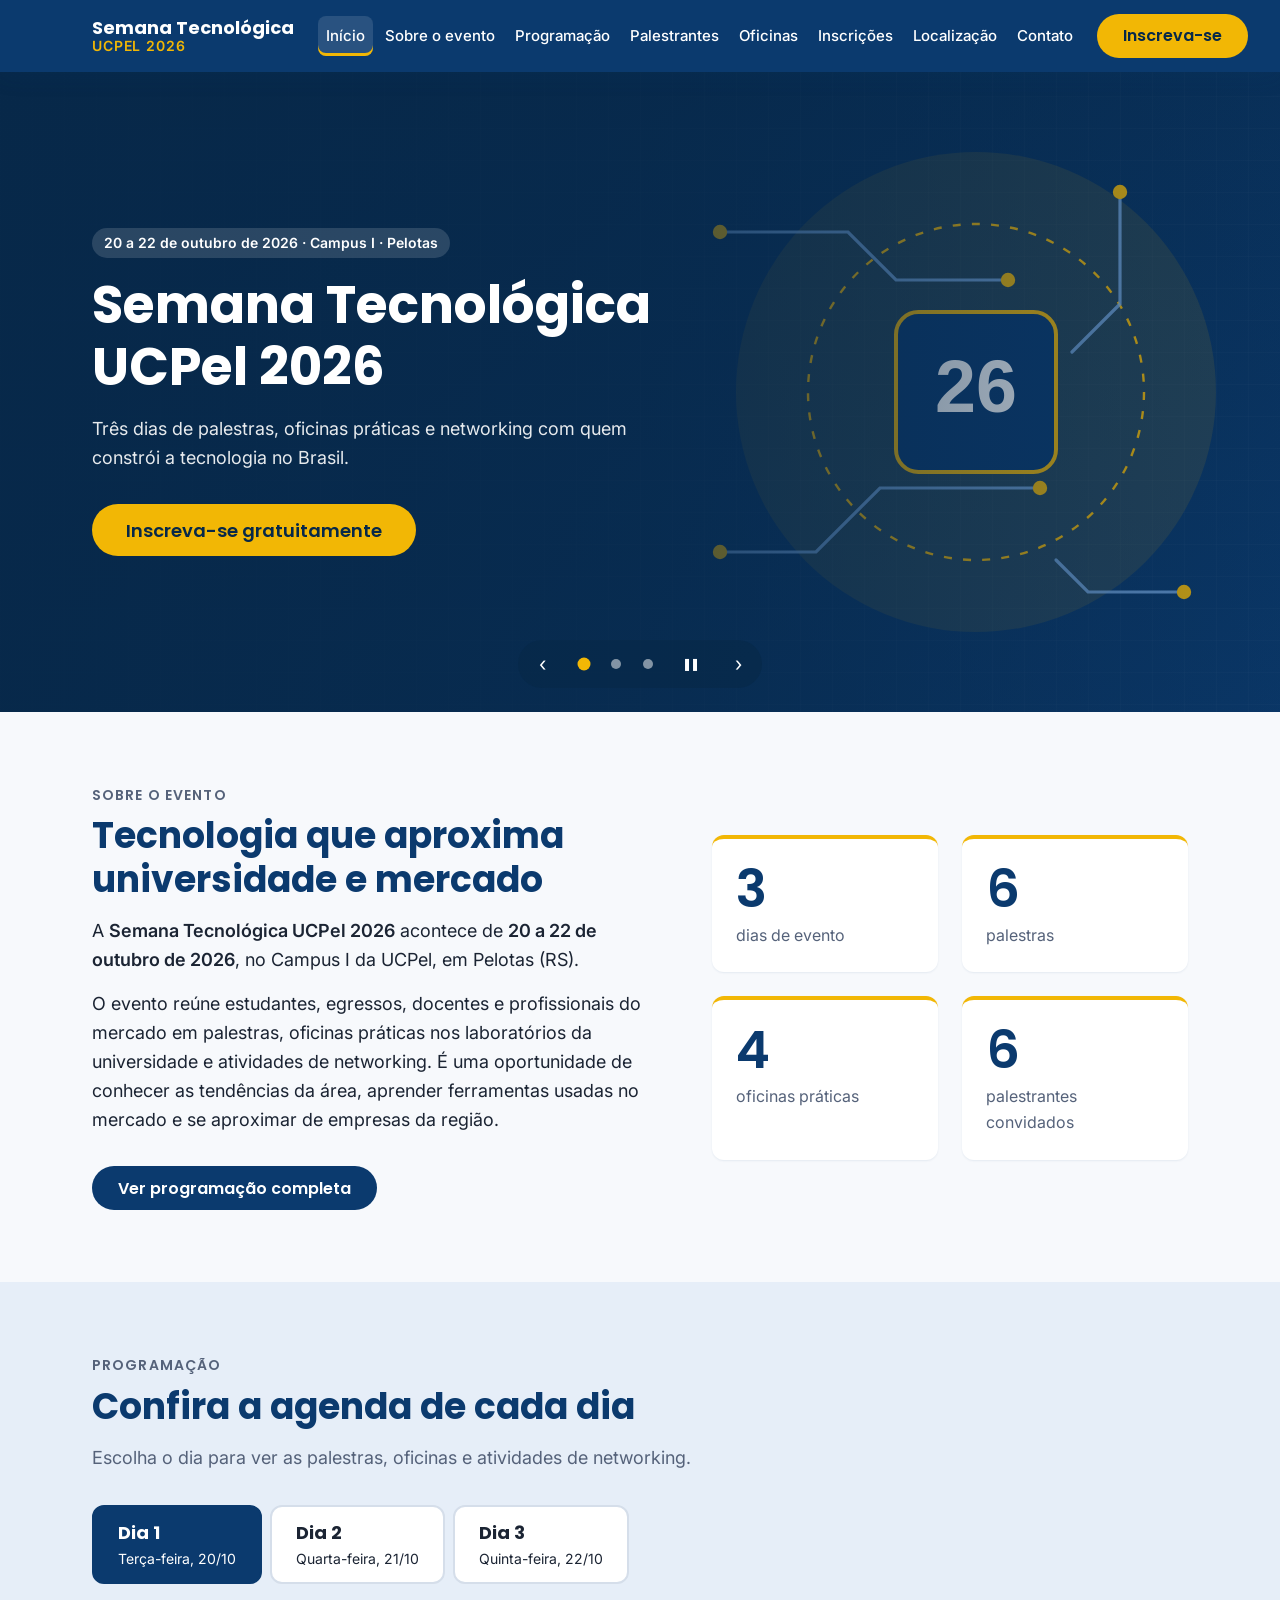
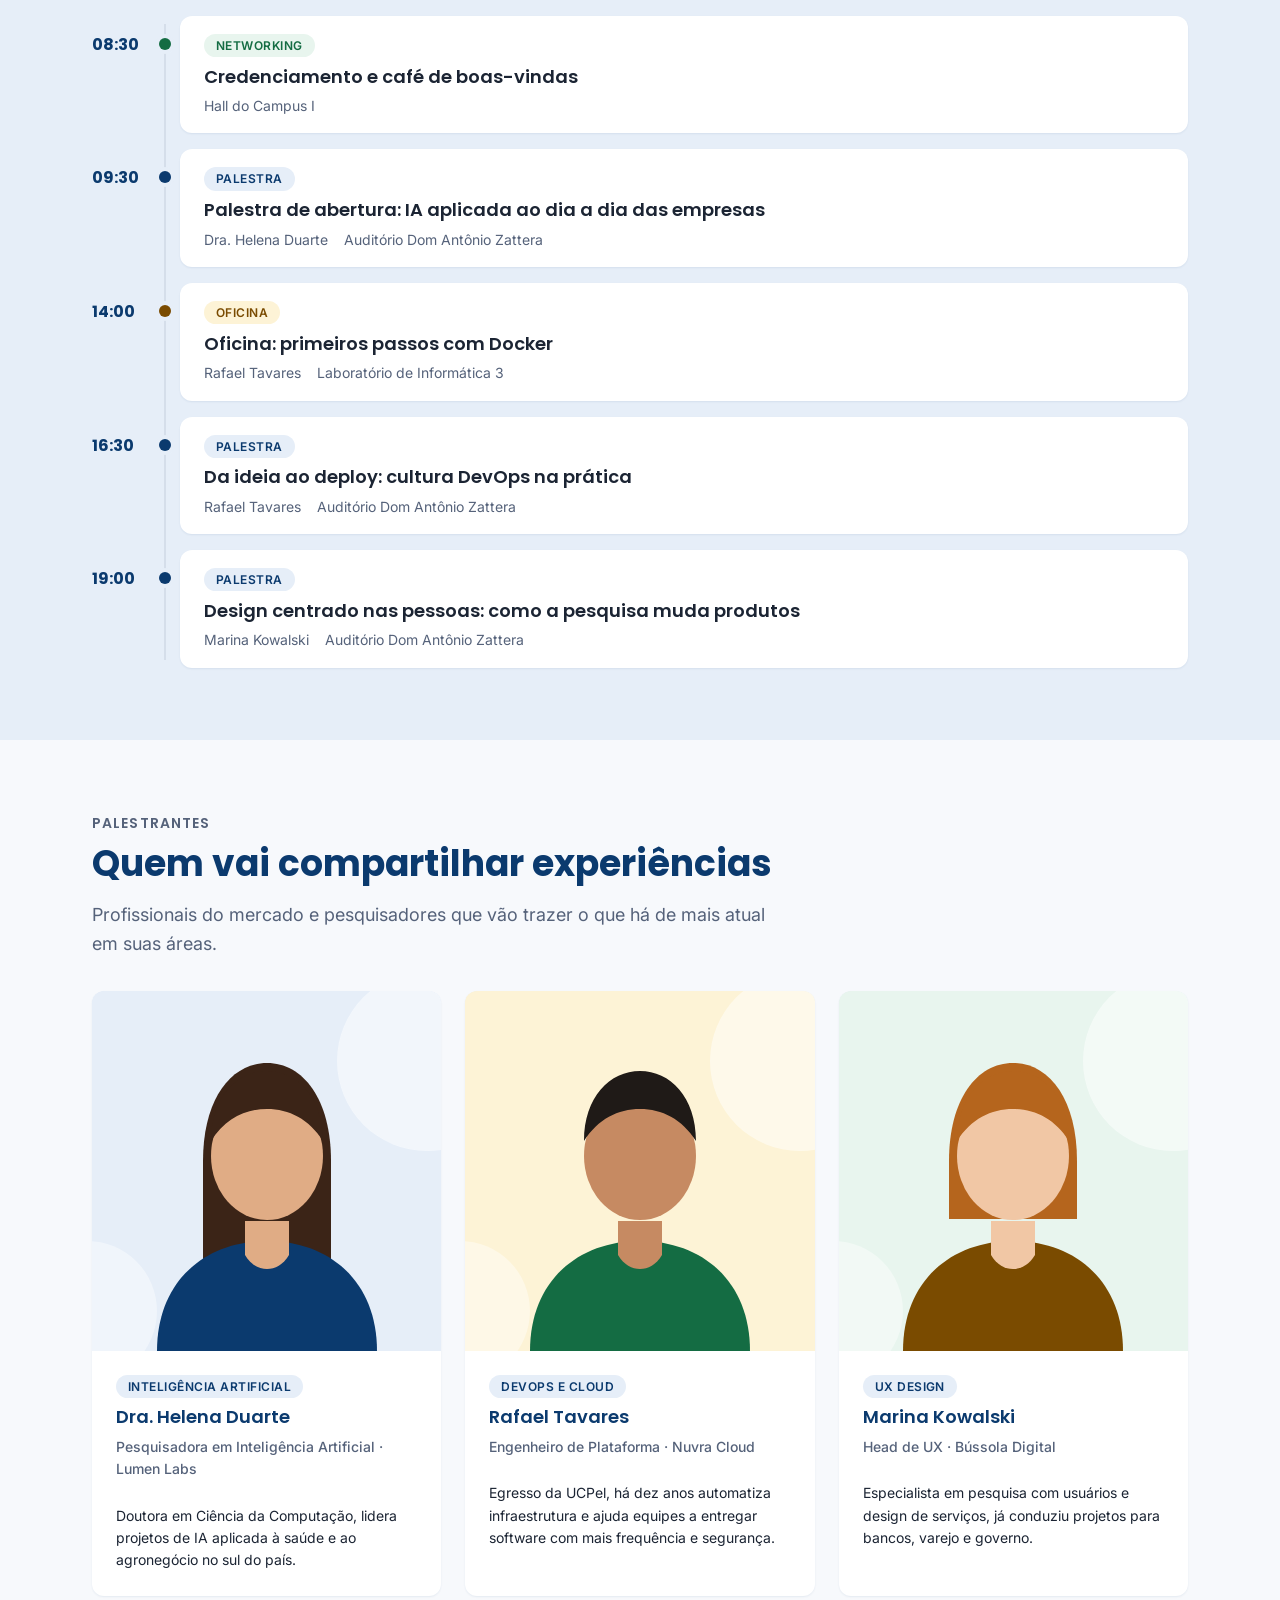
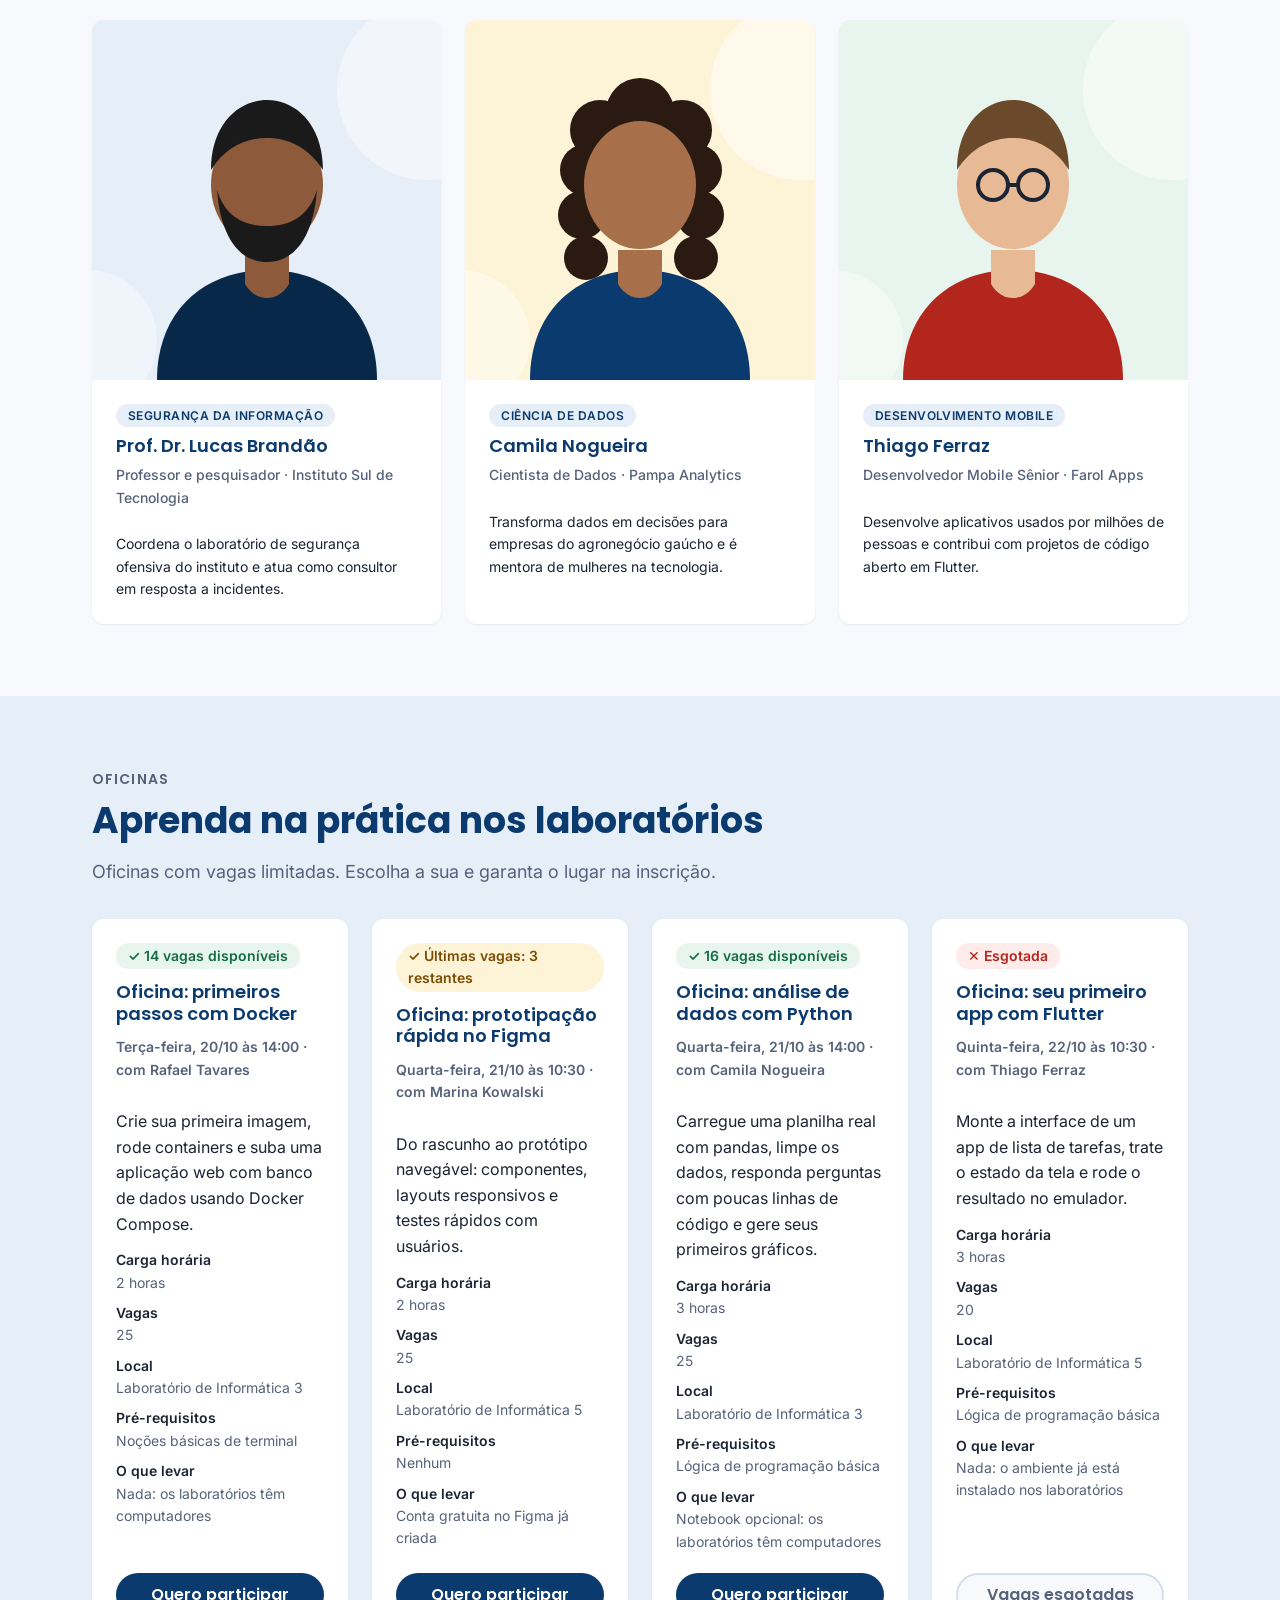
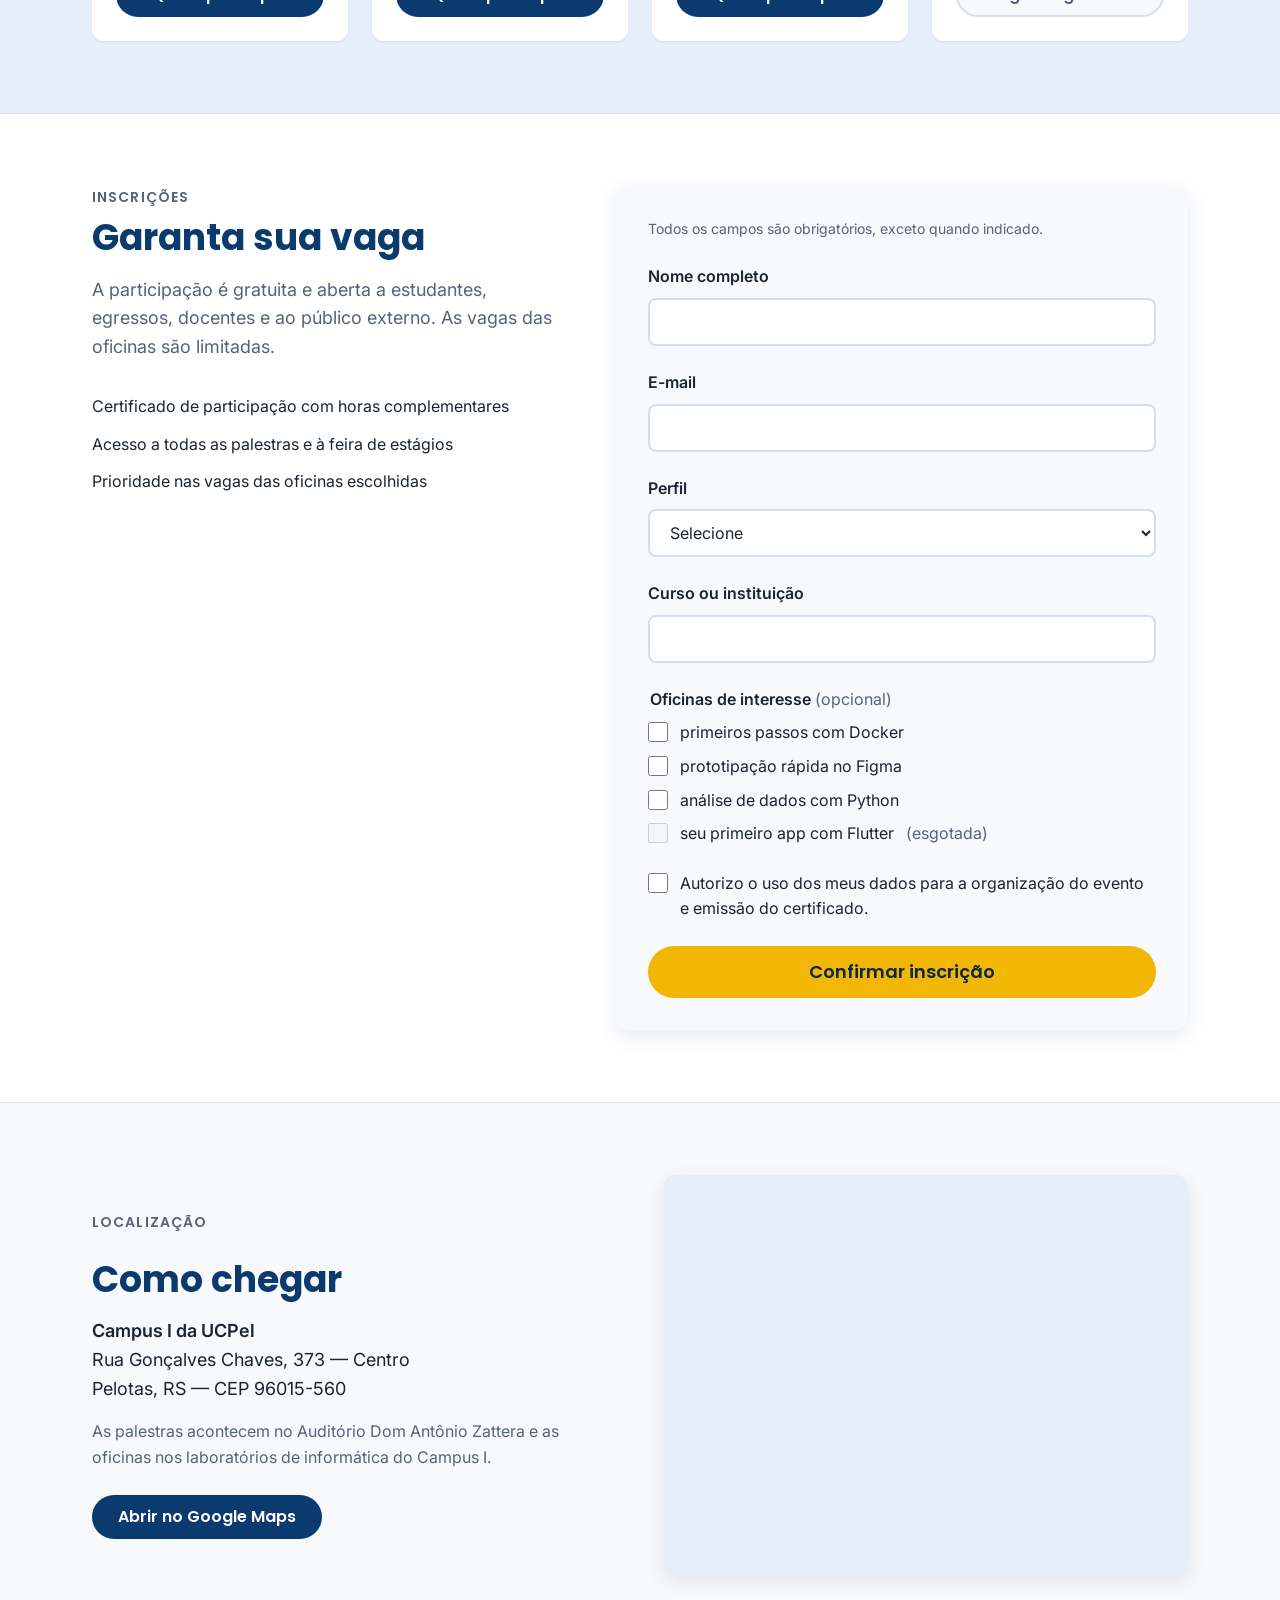
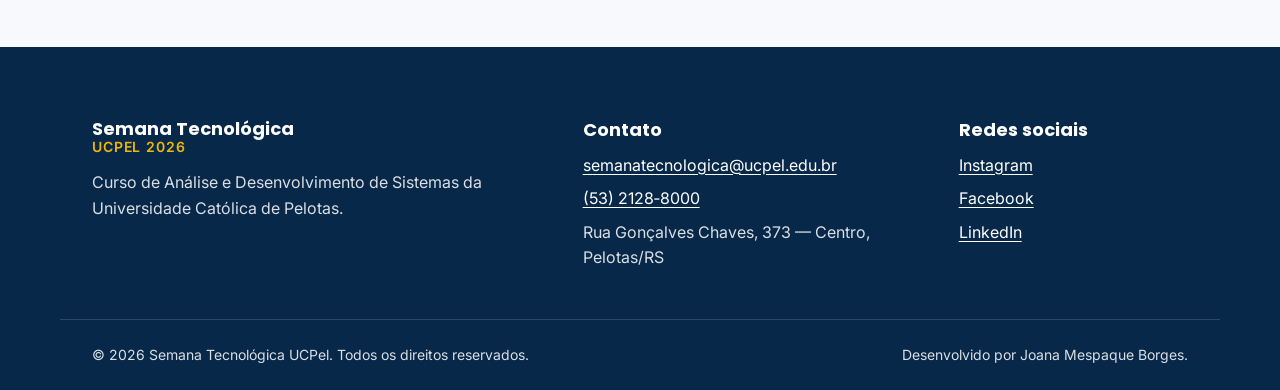
==== index.html @ 1e677ac1 "feat(workshops): add workshops section with form pre-selection Renders one card per Workshop with se" ====
<!DOCTYPE html>
<html lang="pt-BR">
<head>
  <meta charset="UTF-8">
  <meta name="viewport" content="width=device-width, initial-scale=1.0">
  <title>Semana Tecnológica UCPel 2026 | 20 a 22 de outubro</title>
  <meta name="description" content="Semana Tecnológica UCPel 2026: três dias de palestras, oficinas práticas e networking com profissionais de tecnologia, de 20 a 22 de outubro, no Campus I da UCPel, em Pelotas.">
  <meta name="theme-color" content="#0b3a6e">

  <!-- Open Graph -->
  <meta property="og:type" content="website">
  <meta property="og:locale" content="pt_BR">
  <meta property="og:title" content="Semana Tecnológica UCPel 2026">
  <meta property="og:description" content="Palestras, oficinas práticas e networking de 20 a 22 de outubro no Campus I da UCPel. Inscrições gratuitas.">
  <meta property="og:url" content="https://joanamespaque.github.io/ucpel-pi-iv-a/">
  <meta property="og:image" content="https://joanamespaque.github.io/ucpel-pi-iv-a/assets/img/slides/slide-1.svg">

  <link rel="icon" href="assets/img/favicon.svg" type="image/svg+xml">

  <link rel="preconnect" href="https://fonts.googleapis.com">
  <link rel="preconnect" href="https://fonts.gstatic.com" crossorigin>
  <link rel="stylesheet" href="https://fonts.googleapis.com/css2?family=Inter:wght@400;500;600&amp;family=Poppins:wght@600;700&amp;display=swap">

  <link rel="stylesheet" href="assets/css/reset.css">
  <link rel="stylesheet" href="assets/css/variables.css">
  <link rel="stylesheet" href="assets/css/base.css">
  <link rel="stylesheet" href="assets/css/layout.css">
  <link rel="stylesheet" href="assets/css/components.css">
  <link rel="stylesheet" href="assets/css/responsive.css">

  <script>document.documentElement.classList.add('js');</script>
  <script type="module" src="assets/js/main.js"></script>
</head>
<body>
  <a class="skip-link" href="#main-content">Pular para o conteúdo</a>

  <header class="site-header">
    <div class="container site-header__inner">
      <a class="brand" href="#home" aria-label="Semana Tecnológica UCPel 2026, voltar ao início">
        <span class="brand__title">Semana Tecnológica</span>
        <span class="brand__subtitle">UCPel 2026</span>
      </a>

      <button class="nav-toggle" type="button" aria-controls="main-nav" aria-expanded="false">
        <span class="nav-toggle__bar"></span>
        <span class="nav-toggle__bar"></span>
        <span class="nav-toggle__bar"></span>
        <span class="visually-hidden">Abrir menu</span>
      </button>

      <nav class="main-nav" id="main-nav" aria-label="Navegação principal">
        <ul class="main-nav__list">
          <li><a class="main-nav__link" href="#home">Início</a></li>
          <li><a class="main-nav__link" href="#about">Sobre o evento</a></li>
          <li><a class="main-nav__link" href="#schedule">Programação</a></li>
          <li><a class="main-nav__link" href="#speakers">Palestrantes</a></li>
          <li><a class="main-nav__link" href="#workshops">Oficinas</a></li>
          <li><a class="main-nav__link" href="#registration">Inscrições</a></li>
          <li><a class="main-nav__link" href="#location">Localização</a></li>
          <li><a class="main-nav__link" href="#contact">Contato</a></li>
        </ul>
        <a class="btn btn--cta main-nav__cta" href="#registration">Inscreva-se</a>
      </nav>
    </div>
  </header>

  <main id="main-content" tabindex="-1">
    <!-- Hero / slideshow -->
    <section class="hero" id="home" aria-roledescription="carrossel" aria-label="Destaques da Semana Tecnológica">
      <div class="slideshow">
        <div class="slideshow__track" aria-live="off">
          <div class="slide is-active" role="group" aria-roledescription="slide" aria-label="1 de 3">
            <img class="slide__image" src="assets/img/slides/slide-1.svg" alt="Ilustração de um chip com o número 26 cercado por circuitos, representando a edição 2026 do evento" width="1600" height="900" loading="eager">
            <div class="container slide__content">
              <p class="slide__eyebrow">20 a 22 de outubro de 2026 · Campus I · Pelotas</p>
              <h1 class="slide__title">Semana Tecnológica UCPel 2026</h1>
              <p class="slide__text">Três dias de palestras, oficinas práticas e networking com quem constrói a tecnologia no Brasil.</p>
              <a class="btn btn--cta btn--lg" href="#registration">Inscreva-se gratuitamente</a>
            </div>
          </div>
          <div class="slide" role="group" aria-roledescription="slide" aria-label="2 de 3">
            <img class="slide__image" src="assets/img/slides/slide-2.svg" alt="Ilustração de um monitor exibindo código diante de uma plateia" width="1600" height="900" loading="lazy">
            <div class="container slide__content">
              <p class="slide__eyebrow">Palestras</p>
              <h2 class="slide__title">6 palestras com quem faz tecnologia</h2>
              <p class="slide__text">Inteligência artificial, DevOps, UX, segurança, dados e mobile, apresentados por profissionais do mercado e da academia.</p>
              <a class="btn btn--cta btn--lg" href="#speakers">Conheça os palestrantes</a>
            </div>
          </div>
          <div class="slide" role="group" aria-roledescription="slide" aria-label="3 de 3">
            <img class="slide__image" src="assets/img/slides/slide-3.svg" alt="Ilustração de uma rede de pessoas conectadas, representando o networking" width="1600" height="900" loading="lazy">
            <div class="container slide__content">
              <p class="slide__eyebrow">Oficinas e networking</p>
              <h2 class="slide__title">Aprenda na prática e amplie sua rede</h2>
              <p class="slide__text">Oficinas nos laboratórios da UCPel, feira de estágios e roda de conversa com egressos.</p>
              <a class="btn btn--cta btn--lg" href="#schedule">Ver programação</a>
            </div>
          </div>
        </div>

        <div class="slideshow__controls">
          <button class="slideshow__button" type="button" data-slide-prev>
            <span aria-hidden="true">&#8249;</span>
            <span class="visually-hidden">Slide anterior</span>
          </button>
          <div class="slideshow__dots" role="group" aria-label="Escolher slide"></div>
          <button class="slideshow__button" type="button" data-slide-pause>
            <span aria-hidden="true" data-pause-icon>&#10074;&#10074;</span>
            <span class="visually-hidden" data-pause-label>Pausar apresentação</span>
          </button>
          <button class="slideshow__button" type="button" data-slide-next>
            <span aria-hidden="true">&#8250;</span>
            <span class="visually-hidden">Próximo slide</span>
          </button>
        </div>
      </div>
    </section>

    <!-- About -->
    <section class="section about" id="about" aria-labelledby="about-title">
      <div class="container about__grid">
        <div class="about__text">
          <p class="section__eyebrow">Sobre o evento</p>
          <h2 class="section__title" id="about-title">Tecnologia que aproxima universidade e mercado</h2>
          <div class="about__summary" data-event-summary>
            <p>A Semana Tecnológica UCPel reúne estudantes, egressos, docentes e profissionais do mercado de tecnologia em três dias de palestras, oficinas práticas e atividades de networking.</p>
          </div>
          <a class="btn btn--primary" href="#schedule">Ver programação completa</a>
        </div>
        <ul class="stats" data-event-stats aria-label="O evento em números">
          <li class="stats__item"><strong class="stats__value">3</strong><span class="stats__label">dias de evento</span></li>
          <li class="stats__item"><strong class="stats__value">6</strong><span class="stats__label">palestras</span></li>
          <li class="stats__item"><strong class="stats__value">4</strong><span class="stats__label">oficinas práticas</span></li>
          <li class="stats__item"><strong class="stats__value">6</strong><span class="stats__label">palestrantes convidados</span></li>
        </ul>
      </div>
    </section>

    <!-- Schedule -->
    <section class="section section--alt schedule" id="schedule" aria-labelledby="schedule-title">
      <div class="container">
        <p class="section__eyebrow">Programação</p>
        <h2 class="section__title" id="schedule-title">Confira a agenda de cada dia</h2>
        <p class="section__lead">Escolha o dia para ver as palestras, oficinas e atividades de networking.</p>

        <div class="tabs" data-schedule>
          <div class="tabs__list" role="tablist" aria-label="Dias do evento" data-schedule-tabs></div>
          <div class="tabs__panels" data-schedule-panels></div>
        </div>
      </div>
    </section>

    <!-- Speakers -->
    <section class="section speakers" id="speakers" aria-labelledby="speakers-title">
      <div class="container">
        <p class="section__eyebrow">Palestrantes</p>
        <h2 class="section__title" id="speakers-title">Quem vai compartilhar experiências</h2>
        <p class="section__lead">Profissionais do mercado e pesquisadores que vão trazer o que há de mais atual em suas áreas.</p>
        <div class="speakers__grid" data-speakers></div>
      </div>
    </section>

    <!-- Workshops -->
    <section class="section section--alt workshops" id="workshops" aria-labelledby="workshops-title">
      <div class="container">
        <p class="section__eyebrow">Oficinas</p>
        <h2 class="section__title" id="workshops-title">Aprenda na prática nos laboratórios</h2>
        <p class="section__lead">Oficinas com vagas limitadas. Escolha a sua e garanta o lugar na inscrição.</p>
        <div class="workshops__grid" data-workshops></div>
      </div>
    </section>

    <!-- Registration -->
    <section class="section section--highlight registration" id="registration" aria-labelledby="registration-title">
      <div class="container registration__grid">
        <div class="registration__intro">
          <p class="section__eyebrow">Inscrições</p>
          <h2 class="section__title" id="registration-title">Garanta sua vaga</h2>
          <p class="section__lead">A participação é gratuita e aberta a estudantes, egressos, docentes e ao público externo. As vagas das oficinas são limitadas.</p>
          <ul class="registration__benefits">
            <li>Certificado de participação com horas complementares</li>
            <li>Acesso a todas as palestras e à feira de estágios</li>
            <li>Prioridade nas vagas das oficinas escolhidas</li>
          </ul>
        </div>

        <form class="form" id="registration-form" novalidate aria-describedby="form-required-note">
          <p class="form__note" id="form-required-note">Todos os campos são obrigatórios, exceto quando indicado.</p>
          <div class="form-field">
            <label class="form-field__label" for="name">Nome completo</label>
            <input class="form-field__input" type="text" id="name" name="name" autocomplete="name" required>
          </div>

          <div class="form-field">
            <label class="form-field__label" for="email">E-mail</label>
            <input class="form-field__input" type="email" id="email" name="email" autocomplete="email" required>
          </div>

          <div class="form-field">
            <label class="form-field__label" for="profile">Perfil</label>
            <select class="form-field__input" id="profile" name="profile" required>
              <option value="">Selecione</option>
              <option value="student">Estudante da UCPel</option>
              <option value="alumni">Egresso da UCPel</option>
              <option value="faculty">Docente</option>
              <option value="external">Público externo</option>
            </select>
          </div>

          <div class="form-field">
            <label class="form-field__label" for="institution">Curso ou instituição</label>
            <input class="form-field__input" type="text" id="institution" name="institution" autocomplete="organization" required>
          </div>

          <fieldset class="form-field form-field--group">
            <legend class="form-field__label">Oficinas de interesse <span class="form-field__hint">(opcional)</span></legend>
            <div class="form-field__options" data-workshop-options></div>
          </fieldset>

          <div class="form-field">
            <label class="checkbox">
              <input type="checkbox" id="consent" name="consent" required>
              Autorizo o uso dos meus dados para a organização do evento e emissão do certificado.
            </label>
          </div>

          <button class="btn btn--cta btn--lg btn--block" type="submit">Confirmar inscrição</button>
          <div class="form__status" role="status" aria-live="polite" data-form-status></div>
        </form>
      </div>
    </section>

    <!-- Location -->
    <section class="section location" id="location" aria-labelledby="location-title">
      <div class="container location__grid">
        <div class="location__info">
          <p class="section__eyebrow">Localização</p>
          <h2 class="section__title" id="location-title">Como chegar</h2>
          <address class="location__address">
            <strong>Campus I da UCPel</strong><br>
            Rua Gonçalves Chaves, 373 — Centro<br>
            Pelotas, RS — CEP 96015-560
          </address>
          <p>As palestras acontecem no Auditório Dom Antônio Zattera e as oficinas nos laboratórios de informática do Campus I.</p>
          <a class="btn btn--primary" href="https://www.google.com/maps/search/?api=1&amp;query=Universidade+Cat%C3%B3lica+de+Pelotas+Rua+Gon%C3%A7alves+Chaves+373" target="_blank" rel="noopener">Abrir no Google Maps</a>
        </div>
        <div class="location__map">
          <iframe
            src="https://www.google.com/maps?q=Universidade+Cat%C3%B3lica+de+Pelotas,+Rua+Gon%C3%A7alves+Chaves,+373,+Pelotas&amp;output=embed"
            title="Mapa com a localização do Campus I da UCPel"
            width="600" height="400" loading="lazy"
            referrerpolicy="no-referrer-when-downgrade"
            allowfullscreen></iframe>
        </div>
      </div>
    </section>
  </main>

  <!-- Contact / footer -->
  <footer class="site-footer" id="contact">
    <div class="container site-footer__grid">
      <div class="site-footer__col">
        <p class="brand brand--light">
          <span class="brand__title">Semana Tecnológica</span>
          <span class="brand__subtitle">UCPel 2026</span>
        </p>
        <p>Curso de Análise e Desenvolvimento de Sistemas da Universidade Católica de Pelotas.</p>
      </div>

      <div class="site-footer__col">
        <h2 class="site-footer__title">Contato</h2>
        <ul class="site-footer__list">
          <li><a href="mailto:semanatecnologica@ucpel.edu.br">semanatecnologica@ucpel.edu.br</a></li>
          <li><a href="tel:+555321288000">(53)&nbsp;2128&#8209;8000</a></li>
          <li>Rua Gonçalves Chaves, 373 — Centro, Pelotas/RS</li>
        </ul>
      </div>

      <div class="site-footer__col">
        <h2 class="site-footer__title">Redes sociais</h2>
        <ul class="site-footer__list">
          <li><a href="https://www.instagram.com/ucpel/" target="_blank" rel="noopener">Instagram</a></li>
          <li><a href="https://www.facebook.com/ucpel/" target="_blank" rel="noopener">Facebook</a></li>
          <li><a href="https://www.linkedin.com/school/ucpel/" target="_blank" rel="noopener">LinkedIn</a></li>
        </ul>
      </div>
    </div>

    <div class="container site-footer__bottom">
      <p>&copy; 2026 Semana Tecnológica UCPel. Todos os direitos reservados.</p>
      <p>Desenvolvido por Joana Mespaque Borges.</p>
    </div>
  </footer>
</body>
</html>
---- assets/css/variables.css ----
/* ==========================================================================
   Design tokens
   ========================================================================== */

:root {
  /* Colors */
  --color-primary: #0b3a6e;
  --color-primary-dark: #072849;
  --color-primary-light: #e6eef8;
  --color-accent: #f2b705;
  --color-accent-dark: #d9a300;
  --color-bg: #f7f9fc;
  --color-surface: #ffffff;
  --color-text: #1b2433;
  --color-muted: #55627a;
  --color-border: #d5deea;
  --color-on-primary: #ffffff;
  --color-on-accent: #072849;
  --color-success: #146c43;
  --color-success-bg: #e8f5ee;
  --color-error: #b3261e;
  --color-error-bg: #fdecea;

  /* Activity type colors */
  --color-talk: #0b3a6e;
  --color-workshop: #7a4b00;
  --color-networking: #146c43;

  /* Typography */
  --font-heading: "Poppins", "Segoe UI", system-ui, -apple-system, sans-serif;
  --font-body: "Inter", "Segoe UI", system-ui, -apple-system, sans-serif;
  --text-sm: 0.875rem;
  --text-base: 1rem;
  --text-lg: 1.125rem;
  --text-xl: clamp(1.25rem, 1.1rem + 0.6vw, 1.5rem);
  --text-2xl: clamp(1.625rem, 1.3rem + 1.4vw, 2.25rem);
  --text-3xl: clamp(2rem, 1.4rem + 2.6vw, 3.25rem);

  /* Spacing (4px scale) */
  --space-1: 0.25rem;
  --space-2: 0.5rem;
  --space-3: 0.75rem;
  --space-4: 1rem;
  --space-5: 1.5rem;
  --space-6: 2rem;
  --space-7: 3rem;
  --space-8: 4.5rem;

  /* Shape and depth */
  --radius: 12px;
  --radius-sm: 8px;
  --radius-pill: 999px;
  --shadow-sm: 0 1px 2px rgb(11 58 110 / 0.08);
  --shadow: 0 6px 20px rgb(11 58 110 / 0.1);
  --shadow-lg: 0 12px 32px rgb(11 58 110 / 0.16);

  /* Layout */
  --container-width: 1160px;
  --header-height: 72px;

  /* Motion */
  --transition: 200ms ease;
}
---- assets/css/base.css ----
/* ==========================================================================
   Base — global elements and typography
   ========================================================================== */

html {
  scroll-behavior: smooth;
  scroll-padding-top: var(--header-height);
}

body {
  font-family: var(--font-body);
  font-size: var(--text-base);
  line-height: 1.6;
  color: var(--color-text);
  background-color: var(--color-bg);
}

h1,
h2,
h3,
h4 {
  font-family: var(--font-heading);
  font-weight: 700;
  line-height: 1.2;
  color: var(--color-primary);
}

h1 {
  font-size: var(--text-3xl);
}

h2 {
  font-size: var(--text-2xl);
}

h3 {
  font-size: var(--text-xl);
  font-weight: 600;
}

p + p {
  margin-top: var(--space-4);
}

a {
  color: var(--color-primary);
  text-underline-offset: 3px;
  transition: color var(--transition);
}

a:hover {
  color: var(--color-primary-dark);
}

strong {
  font-weight: 600;
}

/* Focus -------------------------------------------------------------------- */
:focus {
  outline: none;
}

:focus-visible {
  outline: 3px solid var(--color-accent);
  outline-offset: 3px;
  border-radius: 4px;
}

.section--alt :focus-visible,
.section--highlight :focus-visible,
.stats :focus-visible,
.tabs__panel:focus-visible,
.form :focus-visible {
  outline-color: var(--color-primary);
}

main:focus {
  outline: none;
}

/* Skip link ---------------------------------------------------------------- */
.skip-link {
  position: absolute;
  top: var(--space-2);
  left: var(--space-2);
  z-index: 1000;
  padding: var(--space-3) var(--space-5);
  border-radius: var(--radius-sm);
  background-color: var(--color-accent);
  color: var(--color-on-accent);
  font-weight: 600;
  text-decoration: none;
  transform: translateY(-200%);
  transition: transform var(--transition);
}

.skip-link:focus {
  transform: translateY(0);
}

/* Reduced motion ------------------------------------------------------------ */
@media (prefers-reduced-motion: reduce) {
  html {
    scroll-behavior: auto;
  }

  *,
  *::before,
  *::after {
    animation-duration: 0.01ms !important;
    animation-iteration-count: 1 !important;
    transition-duration: 0.01ms !important;
  }
}

/* Utilities */
.container {
  width: 100%;
  max-width: var(--container-width);
  margin-inline: auto;
  padding-inline: var(--space-4);
}

.section {
  padding-block: var(--space-8);
}

.section__eyebrow {
  font-family: var(--font-heading);
  font-size: var(--text-sm);
  font-weight: 600;
  letter-spacing: 0.08em;
  text-transform: uppercase;
  color: var(--color-muted);
  margin-bottom: var(--space-2);
}

.section__title {
  margin-bottom: var(--space-4);
}

.section__lead {
  font-size: var(--text-lg);
  color: var(--color-muted);
  max-width: 62ch;
  margin-bottom: var(--space-6);
}

.visually-hidden {
  position: absolute !important;
  width: 1px;
  height: 1px;
  padding: 0;
  margin: -1px;
  overflow: hidden;
  clip: rect(0, 0, 0, 0);
  white-space: nowrap;
  border: 0;
}
---- assets/css/layout.css ----
/* ==========================================================================
   Layout — header, sections and footer
   ========================================================================== */

/* Header ------------------------------------------------------------------ */
.site-header {
  position: sticky;
  top: 0;
  z-index: 100;
  background-color: var(--color-primary);
  color: var(--color-on-primary);
  box-shadow: var(--shadow);
}

.site-header__inner {
  display: flex;
  align-items: center;
  justify-content: space-between;
  gap: var(--space-5);
  min-height: var(--header-height);
}

.brand {
  flex-shrink: 0;
  display: flex;
  flex-direction: column;
  line-height: 1.1;
  text-decoration: none;
  color: var(--color-on-primary);
}

.brand:hover {
  color: var(--color-on-primary);
}

.brand__title {
  white-space: nowrap;
  font-family: var(--font-heading);
  font-weight: 700;
  font-size: var(--text-lg);
}

.brand__subtitle {
  font-size: var(--text-sm);
  font-weight: 600;
  color: var(--color-accent);
  letter-spacing: 0.06em;
  text-transform: uppercase;
}

.main-nav {
  display: flex;
  align-items: center;
  gap: var(--space-4);
}

.main-nav__cta {
  white-space: nowrap;
}

.main-nav__list {
  display: flex;
  gap: var(--space-1);
}

.main-nav__link {
  display: block;
  padding: var(--space-2);
  border-radius: var(--radius-sm);
  color: var(--color-on-primary);
  font-size: 0.9375rem;
  font-weight: 500;
  white-space: nowrap;
  text-decoration: none;
  transition: background-color var(--transition), color var(--transition);
}

.main-nav__link:hover,
.main-nav__link.is-active {
  color: var(--color-on-primary);
  background-color: rgb(255 255 255 / 0.12);
}

.main-nav__link.is-active {
  box-shadow: inset 0 -3px 0 var(--color-accent);
}

/* Hero -------------------------------------------------------------------- */
.hero {
  position: relative;
  background-color: var(--color-primary-dark);
  color: var(--color-on-primary);
}

/* Section variants --------------------------------------------------------- */
.section--alt {
  background-color: var(--color-primary-light);
}

.section--highlight {
  background-color: var(--color-surface);
  border-block: 1px solid var(--color-border);
}

/* About ------------------------------------------------------------------- */
.about__grid {
  display: grid;
  gap: var(--space-7);
  align-items: center;
}

.about__summary {
  font-size: var(--text-lg);
  margin-bottom: var(--space-6);
}

/* Speakers ---------------------------------------------------------------- */
.speakers__grid {
  display: grid;
  gap: var(--space-5);
}

/* Workshops --------------------------------------------------------------- */
.workshops__grid {
  display: grid;
  gap: var(--space-5);
}

/* Registration ------------------------------------------------------------ */
.registration__grid {
  display: grid;
  gap: var(--space-7);
  align-items: start;
}

.registration__benefits {
  display: grid;
  gap: var(--space-3);
  padding-left: var(--space-5);
}

.registration__benefits li::marker {
  color: var(--color-accent-dark);
}

/* Location ---------------------------------------------------------------- */
.location__grid {
  display: grid;
  gap: var(--space-7);
  align-items: center;
}

.location__address {
  font-size: var(--text-lg);
  margin-bottom: var(--space-4);
}

.location__info > p {
  margin-bottom: var(--space-5);
  color: var(--color-muted);
}

.location__map {
  min-height: 320px;
  border-radius: var(--radius);
  overflow: hidden;
  background-color: var(--color-primary-light);
  box-shadow: var(--shadow);
}

.location__map iframe {
  width: 100%;
  height: 100%;
  min-height: inherit;
  border: 0;
}

/* Footer ------------------------------------------------------------------ */
.site-footer {
  background-color: var(--color-primary-dark);
  color: rgb(255 255 255 / 0.85);
  padding-top: var(--space-8);
}

.site-footer a {
  color: var(--color-on-primary);
}

.site-footer a:hover {
  color: var(--color-accent);
}

.site-footer__grid {
  display: grid;
  gap: var(--space-6);
  padding-bottom: var(--space-7);
}

.brand--light {
  margin-bottom: var(--space-3);
}

.site-footer__title {
  font-size: var(--text-lg);
  color: var(--color-on-primary);
  margin-bottom: var(--space-3);
}

.site-footer__list {
  display: grid;
  gap: var(--space-2);
}

.site-footer__bottom {
  display: flex;
  flex-wrap: wrap;
  justify-content: space-between;
  gap: var(--space-2);
  padding-block: var(--space-5);
  border-top: 1px solid rgb(255 255 255 / 0.15);
  font-size: var(--text-sm);
}

.site-footer__bottom p + p {
  margin-top: 0;
}
---- assets/css/components.css ----
/* ==========================================================================
   Components
   ========================================================================== */

/* Buttons ----------------------------------------------------------------- */
.btn {
  display: inline-flex;
  align-items: center;
  justify-content: center;
  gap: var(--space-2);
  min-height: 44px;
  padding: var(--space-2) var(--space-5);
  border: 2px solid transparent;
  border-radius: var(--radius-pill);
  font-family: var(--font-heading);
  font-weight: 600;
  line-height: 1.2;
  text-align: center;
  text-decoration: none;
  transition: background-color var(--transition), color var(--transition),
    transform var(--transition), box-shadow var(--transition);
}

.btn:hover {
  transform: translateY(-1px);
  box-shadow: var(--shadow);
}

.btn--cta {
  background-color: var(--color-accent);
  color: var(--color-on-accent);
}

.btn--cta:hover {
  background-color: var(--color-accent-dark);
  color: var(--color-on-accent);
}

.btn--primary {
  background-color: var(--color-primary);
  color: var(--color-on-primary);
}

.btn--primary:hover {
  background-color: var(--color-primary-dark);
  color: var(--color-on-primary);
}

.btn--lg {
  min-height: 52px;
  padding-inline: var(--space-6);
  font-size: var(--text-lg);
}

.btn--block {
  width: 100%;
}

/* Mobile nav toggle --------------------------------------------------------- */
.nav-toggle {
  display: none;
  flex-direction: column;
  justify-content: center;
  gap: 5px;
  width: 44px;
  height: 44px;
  padding: 10px;
  border-radius: var(--radius-sm);
}

.nav-toggle__bar {
  display: block;
  height: 2px;
  background-color: var(--color-on-primary);
  border-radius: 2px;
  transition: transform var(--transition), opacity var(--transition);
}

.nav-toggle[aria-expanded="true"] .nav-toggle__bar:nth-child(1) {
  transform: translateY(7px) rotate(45deg);
}

.nav-toggle[aria-expanded="true"] .nav-toggle__bar:nth-child(2) {
  opacity: 0;
}

.nav-toggle[aria-expanded="true"] .nav-toggle__bar:nth-child(3) {
  transform: translateY(-7px) rotate(-45deg);
}

/* Slideshow ----------------------------------------------------------------- */
.slideshow {
  position: relative;
  overflow: hidden;
}

.slideshow__track {
  position: relative;
  min-height: clamp(460px, 72vh, 640px);
}

.slide {
  position: absolute;
  inset: 0;
  display: flex;
  align-items: center;
  opacity: 0;
  visibility: hidden;
  transition: opacity 600ms ease, visibility 600ms ease;
  background: linear-gradient(120deg, var(--color-primary-dark), var(--color-primary));
}

.slide.is-active {
  opacity: 1;
  visibility: visible;
}

.slide__image {
  position: absolute;
  inset: 0;
  width: 100%;
  height: 100%;
  object-fit: cover;
}

.slide::after {
  content: "";
  position: absolute;
  inset: 0;
  background: linear-gradient(90deg, rgb(7 40 73 / 0.92) 0%, rgb(7 40 73 / 0.7) 50%, rgb(7 40 73 / 0.2) 100%);
}

.slide__content {
  position: relative;
  z-index: 1;
  padding-block: var(--space-8);
}

.slide__eyebrow {
  display: inline-block;
  padding: var(--space-1) var(--space-3);
  margin-bottom: var(--space-4);
  border-radius: var(--radius-pill);
  background-color: rgb(255 255 255 / 0.14);
  font-size: var(--text-sm);
  font-weight: 600;
}

.slide__title {
  max-width: 18ch;
  margin-bottom: var(--space-4);
  font-size: var(--text-3xl);
  color: var(--color-on-primary);
}

.slide__text {
  max-width: 52ch;
  margin-bottom: var(--space-6);
  font-size: var(--text-lg);
  color: rgb(255 255 255 / 0.9);
}

.slideshow__controls {
  position: absolute;
  z-index: 2;
  bottom: var(--space-5);
  left: 50%;
  transform: translateX(-50%);
  display: flex;
  align-items: center;
  gap: var(--space-2);
  padding: var(--space-1);
  border-radius: var(--radius-pill);
  background-color: rgb(7 40 73 / 0.6);
}

.slideshow__button {
  display: grid;
  place-items: center;
  width: 40px;
  height: 40px;
  border-radius: 50%;
  color: var(--color-on-primary);
  font-size: 1.25rem;
  line-height: 1;
  transition: background-color var(--transition);
}

.slideshow__button:hover {
  background-color: rgb(255 255 255 / 0.18);
}

.slideshow__button [data-pause-icon] {
  font-size: 0.75rem;
  letter-spacing: -2px;
}

.slideshow__dots {
  display: flex;
  gap: var(--space-1);
}

.slideshow__dot {
  display: grid;
  place-items: center;
  width: 28px;
  height: 28px;
}

.slideshow__dot::before {
  content: "";
  width: 10px;
  height: 10px;
  border-radius: 50%;
  background-color: rgb(255 255 255 / 0.5);
  transition: background-color var(--transition), transform var(--transition);
}

.slideshow__dot[aria-current="true"]::before {
  background-color: var(--color-accent);
  transform: scale(1.3);
}

/* Stats ------------------------------------------------------------------- */
.stats {
  display: grid;
  grid-template-columns: repeat(2, 1fr);
  gap: var(--space-4);
}

.stats__item {
  display: flex;
  flex-direction: column;
  padding: var(--space-5);
  border-radius: var(--radius);
  background-color: var(--color-surface);
  box-shadow: var(--shadow-sm);
  border-top: 4px solid var(--color-accent);
}

.stats__value {
  font-family: var(--font-heading);
  font-size: var(--text-3xl);
  line-height: 1;
  color: var(--color-primary);
}

.stats__label {
  margin-top: var(--space-2);
  color: var(--color-muted);
}

/* Tabs -------------------------------------------------------------------- */
.tabs__list {
  display: flex;
  flex-wrap: wrap;
  gap: var(--space-2);
  margin-bottom: var(--space-6);
}

.tabs__tab {
  display: flex;
  flex-direction: column;
  align-items: flex-start;
  min-width: 150px;
  padding: var(--space-3) var(--space-5);
  border: 2px solid var(--color-border);
  border-radius: var(--radius);
  background-color: var(--color-surface);
  text-align: left;
  transition: border-color var(--transition), background-color var(--transition), color var(--transition);
}

.tabs__tab:hover {
  border-color: var(--color-primary);
}

.tabs__tab[aria-selected="true"] {
  border-color: var(--color-primary);
  background-color: var(--color-primary);
  color: var(--color-on-primary);
}

.tabs__tab-day {
  font-family: var(--font-heading);
  font-weight: 700;
  font-size: var(--text-lg);
}

.tabs__tab-date {
  font-size: var(--text-sm);
}

.tabs__panel[hidden] {
  display: none;
}

/* Timeline ---------------------------------------------------------------- */
.timeline {
  position: relative;
  display: grid;
  gap: var(--space-4);
}

.timeline::before {
  content: "";
  position: absolute;
  top: var(--space-2);
  bottom: var(--space-2);
  left: 72px;
  width: 2px;
  background-color: var(--color-border);
}

.timeline__item {
  position: relative;
  display: grid;
  grid-template-columns: 56px 1fr;
  gap: var(--space-6);
  align-items: start;
}

.timeline__item::before {
  content: "";
  position: absolute;
  top: 22px;
  left: 67px;
  width: 12px;
  height: 12px;
  border-radius: 50%;
  background-color: var(--color-talk);
  box-shadow: 0 0 0 4px var(--color-primary-light);
}

.timeline__item--workshop::before {
  background-color: var(--color-workshop);
}

.timeline__item--networking::before {
  background-color: var(--color-networking);
}

.timeline__time {
  padding-top: var(--space-4);
  font-family: var(--font-heading);
  font-weight: 700;
  color: var(--color-primary);
}

.timeline__content {
  padding: var(--space-4) var(--space-5);
  border-radius: var(--radius);
  background-color: var(--color-surface);
  box-shadow: var(--shadow-sm);
}

.timeline__title {
  margin-block: var(--space-2);
  font-size: var(--text-lg);
  color: var(--color-text);
}

.timeline__meta {
  display: flex;
  flex-wrap: wrap;
  gap: var(--space-1) var(--space-4);
  font-size: var(--text-sm);
  color: var(--color-muted);
}

/* Badges ------------------------------------------------------------------ */
.badge {
  display: inline-block;
  padding: 2px var(--space-3);
  border-radius: var(--radius-pill);
  font-size: 0.75rem;
  font-weight: 600;
  letter-spacing: 0.04em;
  text-transform: uppercase;
  color: var(--color-talk);
  background-color: var(--color-primary-light);
}

.badge--workshop {
  color: var(--color-workshop);
  background-color: #fdf3d6;
}

.badge--networking {
  color: var(--color-networking);
  background-color: var(--color-success-bg);
}

/* Speaker card ------------------------------------------------------------ */
.speaker-card {
  display: flex;
  flex-direction: column;
  overflow: hidden;
  border-radius: var(--radius);
  background-color: var(--color-surface);
  box-shadow: var(--shadow-sm);
  transition: transform var(--transition), box-shadow var(--transition);
}

.speaker-card:hover {
  transform: translateY(-4px);
  box-shadow: var(--shadow-lg);
}

.speaker-card__photo {
  width: 100%;
  aspect-ratio: 4 / 3;
  object-fit: cover;
  background-color: var(--color-primary-light);
}

.speaker-card__photo--initials {
  display: grid;
  place-items: center;
  font-family: var(--font-heading);
  font-size: var(--text-3xl);
  font-weight: 700;
  color: var(--color-primary);
}

.speaker-card__body {
  display: flex;
  flex-direction: column;
  gap: var(--space-2);
  padding: var(--space-5);
}

.speaker-card__name {
  font-size: var(--text-lg);
}

.speaker-card__role {
  font-size: var(--text-sm);
  font-weight: 500;
  color: var(--color-muted);
}

.speaker-card__bio {
  font-size: var(--text-sm);
}

.speaker-card__topic {
  align-self: flex-start;
}

/* Form -------------------------------------------------------------------- */
.form {
  display: grid;
  gap: var(--space-5);
  padding: var(--space-6);
  border-radius: var(--radius);
  background-color: var(--color-bg);
  box-shadow: var(--shadow);
}

.form__note {
  font-size: var(--text-sm);
  color: var(--color-muted);
}

.form-field {
  display: grid;
  gap: var(--space-2);
}

.form-field__label {
  font-weight: 600;
}

.form-field__hint {
  font-weight: 400;
  color: var(--color-muted);
}

.form-field__input {
  width: 100%;
  min-height: 48px;
  padding: var(--space-2) var(--space-4);
  border: 2px solid var(--color-border);
  border-radius: var(--radius-sm);
  background-color: var(--color-surface);
  transition: border-color var(--transition);
}

.form-field__input:hover {
  border-color: var(--color-muted);
}

.form-field__input:focus {
  border-color: var(--color-primary);
}

.form-field__options {
  display: grid;
  gap: var(--space-2);
  margin-top: var(--space-2);
}

.form-field.is-invalid .form-field__input {
  border-color: var(--color-error);
}

.form-field__error {
  font-size: var(--text-sm);
  font-weight: 500;
  color: var(--color-error);
}

.checkbox {
  display: flex;
  align-items: flex-start;
  gap: var(--space-3);
  cursor: pointer;
}

.checkbox input {
  flex-shrink: 0;
  width: 20px;
  height: 20px;
  margin-top: 2px;
  accent-color: var(--color-primary);
}

.form__status:empty {
  display: none;
}

.form__status {
  padding: var(--space-4);
  border-radius: var(--radius-sm);
  font-weight: 500;
}

.form__status--success {
  color: var(--color-success);
  background-color: var(--color-success-bg);
}

.form__status--error {
  color: var(--color-error);
  background-color: var(--color-error-bg);
}

/* Workshop card ------------------------------------------------------------ */
.workshop-card {
  display: flex;
  flex-direction: column;
  gap: var(--space-3);
  padding: var(--space-5);
  border-radius: var(--radius);
  background-color: var(--color-surface);
  box-shadow: var(--shadow-sm);
}

.workshop-card__seats {
  align-self: flex-start;
  padding: 2px var(--space-3);
  border-radius: var(--radius-pill);
  font-size: var(--text-sm);
  font-weight: 600;
}

.workshop-card__seats--open {
  color: var(--color-success);
  background-color: var(--color-success-bg);
}

.workshop-card__seats--low {
  color: var(--color-workshop);
  background-color: #fdf3d6;
}

.workshop-card__seats--soldout {
  color: var(--color-error);
  background-color: var(--color-error-bg);
}

.workshop-card__title {
  font-size: var(--text-lg);
}

.workshop-card__when {
  font-size: var(--text-sm);
  font-weight: 600;
  color: var(--color-muted);
}

.workshop-card__details {
  display: grid;
  gap: var(--space-2);
  margin-bottom: var(--space-2);
  font-size: var(--text-sm);
}

.workshop-card__details dt {
  font-weight: 600;
  color: var(--color-text);
}

.workshop-card__details dd {
  color: var(--color-muted);
}

/* Keeps the button at the bottom so cards in the same row line up */
.workshop-card .btn {
  margin-top: auto;
}

.btn--disabled {
  background-color: var(--color-bg);
  color: var(--color-muted);
  border-color: var(--color-border);
  cursor: not-allowed;
}

.btn--disabled:hover {
  transform: none;
  box-shadow: none;
}

.checkbox__note {
  color: var(--color-muted);
}

.checkbox:has(input:disabled) {
  cursor: not-allowed;
}
---- assets/css/responsive.css ----
/* ==========================================================================
   Responsive — mobile-first breakpoints
   Base styles target mobile; wider screens are enhanced below.
   ========================================================================== */

/* Mobile, tablet and small desktop navigation (< 1280px) --------------------- */
/* Eight menu items plus the CTA only fit on one line from 1280px up. */
@media (max-width: 1279.98px) {
  .nav-toggle {
    display: flex;
  }

  .main-nav {
    position: absolute;
    top: 100%;
    left: 0;
    right: 0;
    flex-direction: column;
    align-items: stretch;
    gap: var(--space-4);
    padding: var(--space-4);
    background-color: var(--color-primary);
    border-top: 1px solid rgb(255 255 255 / 0.12);
    box-shadow: var(--shadow-lg);
  }

  /* The menu is collapsed only when JavaScript is available to open it */
  .js .main-nav:not(.is-open) {
    display: none;
  }

  .main-nav__list {
    flex-direction: column;
  }

  .main-nav__link {
    padding: var(--space-3) var(--space-4);
  }

  .main-nav__link.is-active {
    box-shadow: inset 3px 0 0 var(--color-accent);
  }
}

/* Small phones (< 480px) ------------------------------------------------------ */
@media (max-width: 479.98px) {
  .section {
    padding-block: var(--space-7);
  }

  .slide__content {
    padding-bottom: calc(var(--space-8) + var(--space-5));
  }

  .btn--lg {
    width: 100%;
  }

  .tabs__list {
    display: grid;
    grid-template-columns: repeat(3, 1fr);
  }

  .tabs__tab {
    min-width: 0;
    padding: var(--space-3);
    align-items: center;
    text-align: center;
  }

  .timeline::before {
    left: 6px;
  }

  .timeline__item {
    grid-template-columns: 1fr;
    gap: var(--space-2);
    padding-left: var(--space-6);
  }

  .timeline__item::before {
    top: 6px;
    left: 1px;
  }

  .timeline__time {
    padding-top: 0;
  }

  .form {
    padding: var(--space-5);
  }
}

/* Large phones (>= 600px) ------------------------------------------------------ */
@media (min-width: 600px) {
  .speakers__grid {
    grid-template-columns: repeat(2, 1fr);
  }
}

/* Tablet (>= 768px) ------------------------------------------------------------ */
@media (min-width: 768px) {
  .container {
    padding-inline: var(--space-6);
  }

  .stats {
    gap: var(--space-5);
  }

  .location__grid {
    grid-template-columns: 1fr 1fr;
  }

  .workshops__grid {
    grid-template-columns: repeat(2, 1fr);
  }

  .location__map {
    min-height: 400px;
  }

  .site-footer__grid {
    grid-template-columns: 2fr 1.5fr 1fr;
  }
}

/* Desktop (>= 1024px) ------------------------------------------------------------ */
@media (min-width: 1024px) {
  .about__grid {
    grid-template-columns: 1.2fr 1fr;
  }

  .speakers__grid {
    grid-template-columns: repeat(3, 1fr);
  }

  .registration__grid {
    grid-template-columns: 1fr 1.2fr;
  }

  .registration__intro {
    position: sticky;
    top: calc(var(--header-height) + var(--space-6));
  }
}

/* Wide desktop (>= 1200px) -------------------------------------------------------- */
@media (min-width: 1200px) {
  .workshops__grid {
    grid-template-columns: repeat(4, 1fr);
  }
}
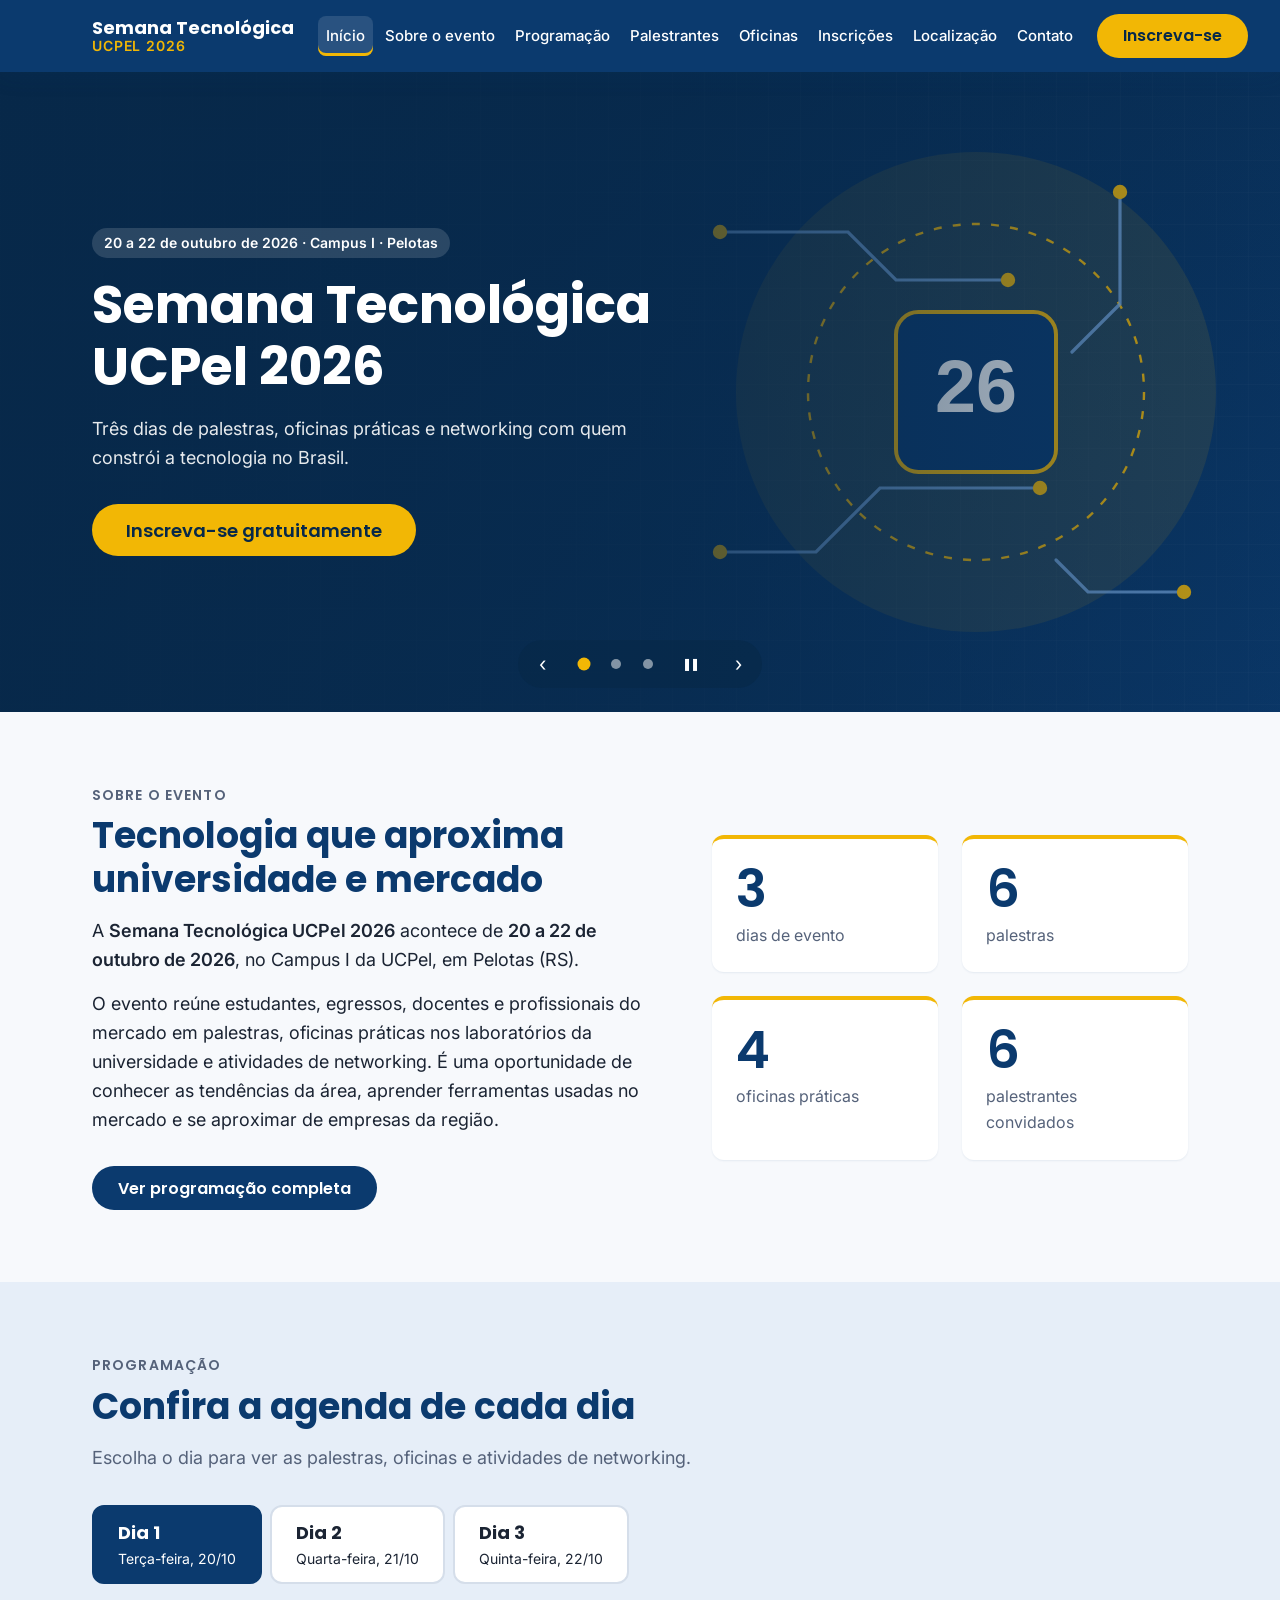
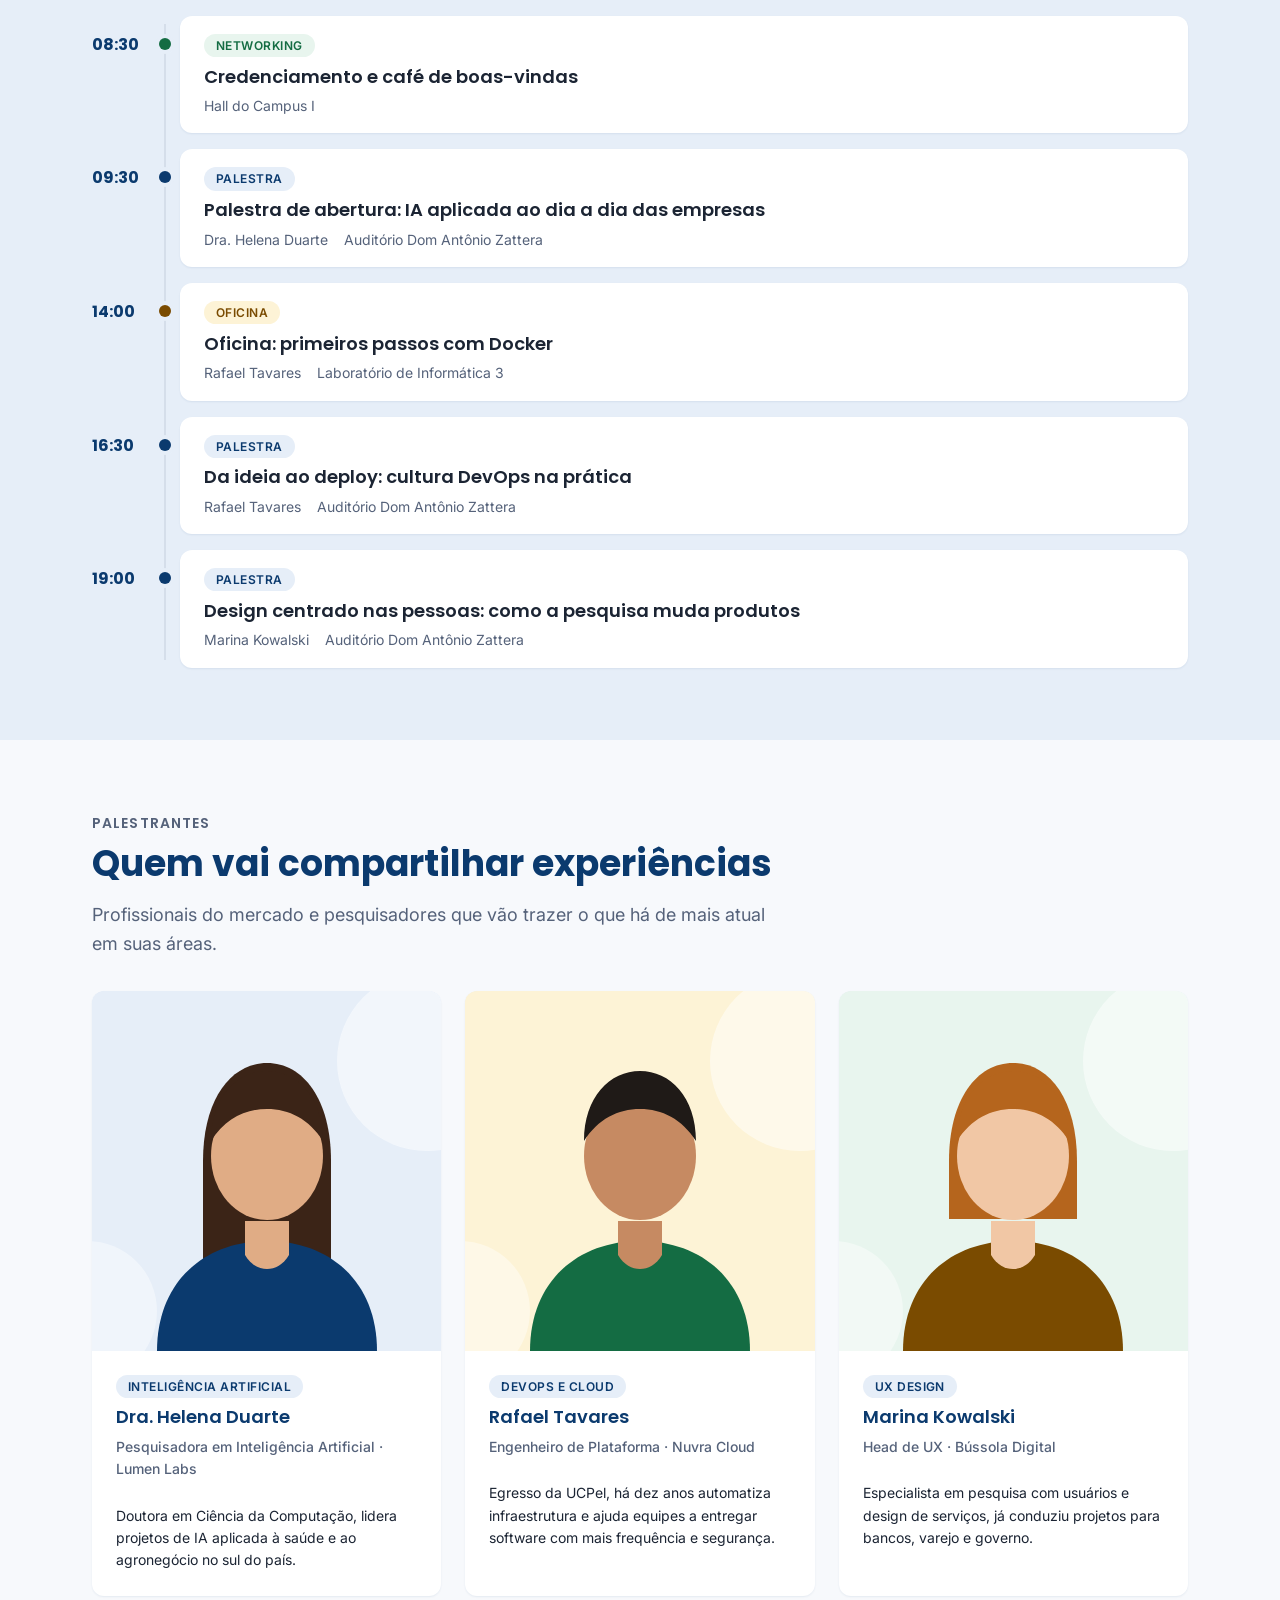
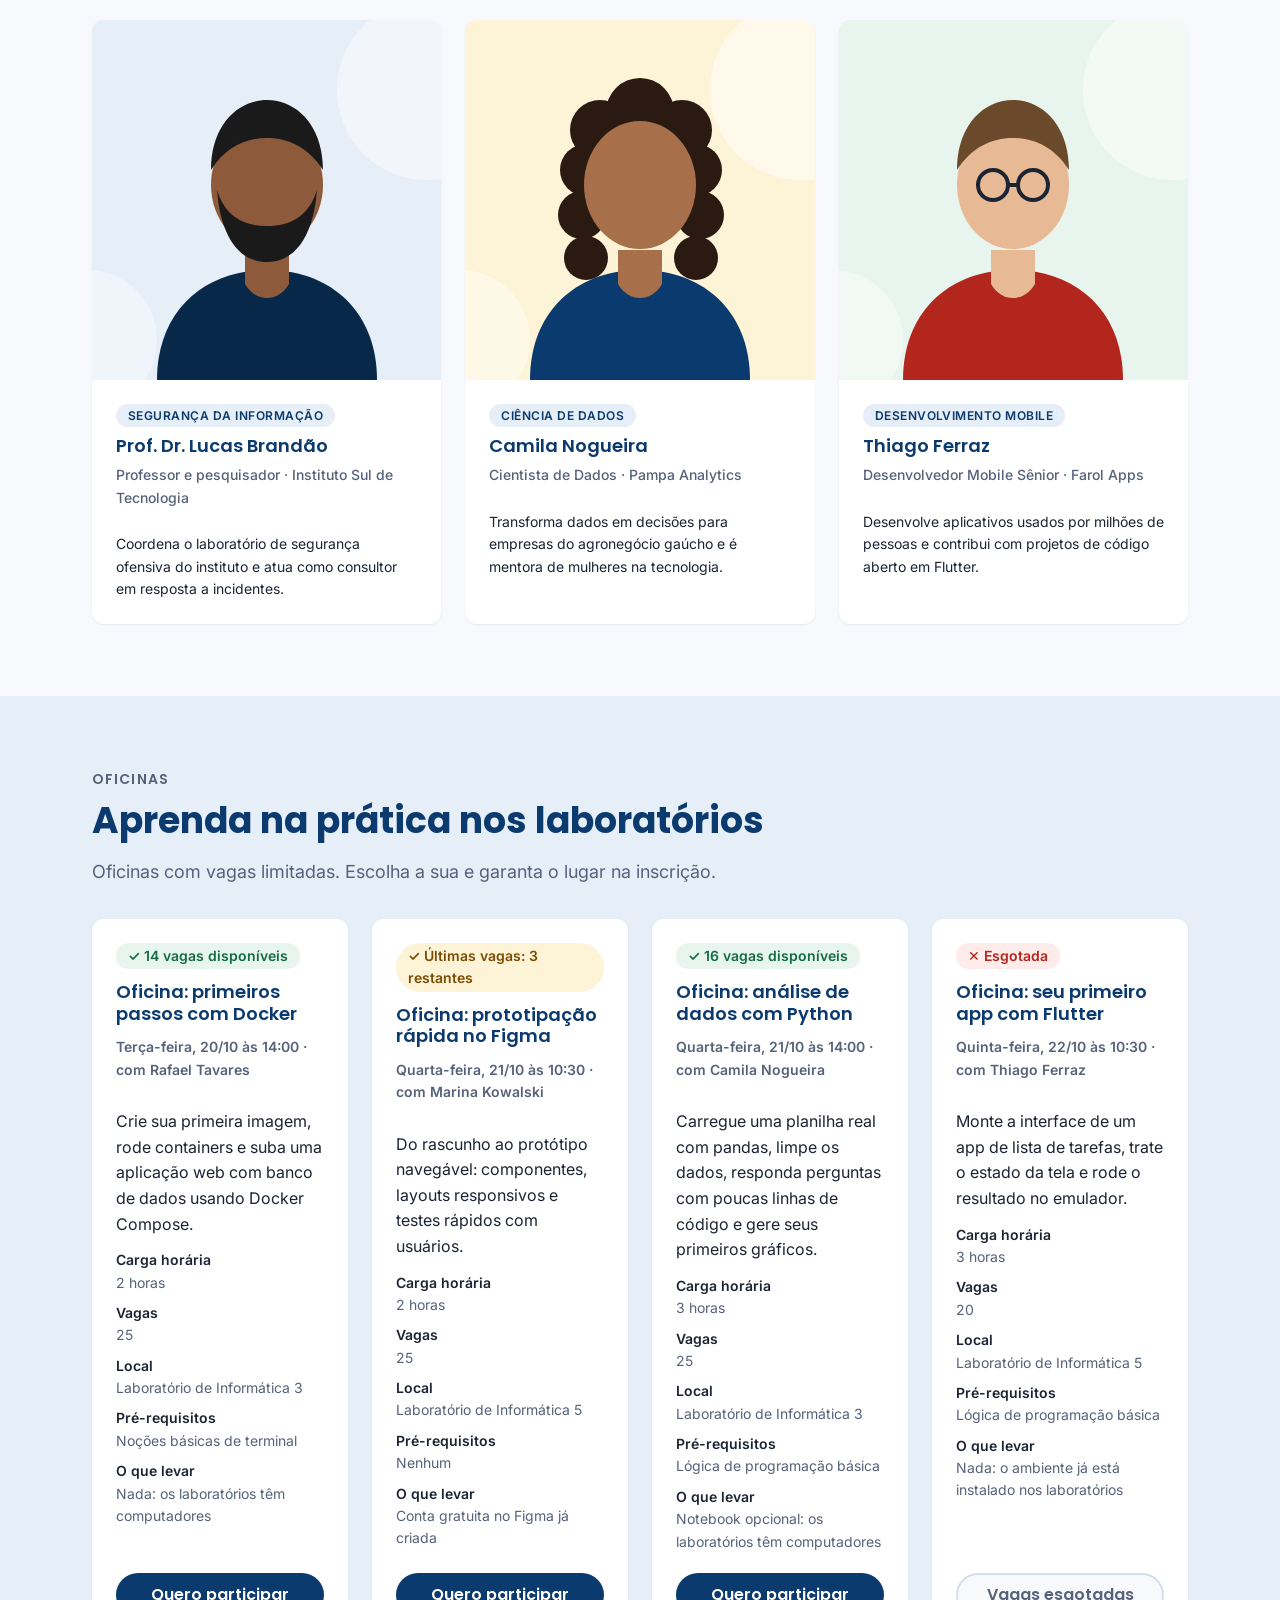
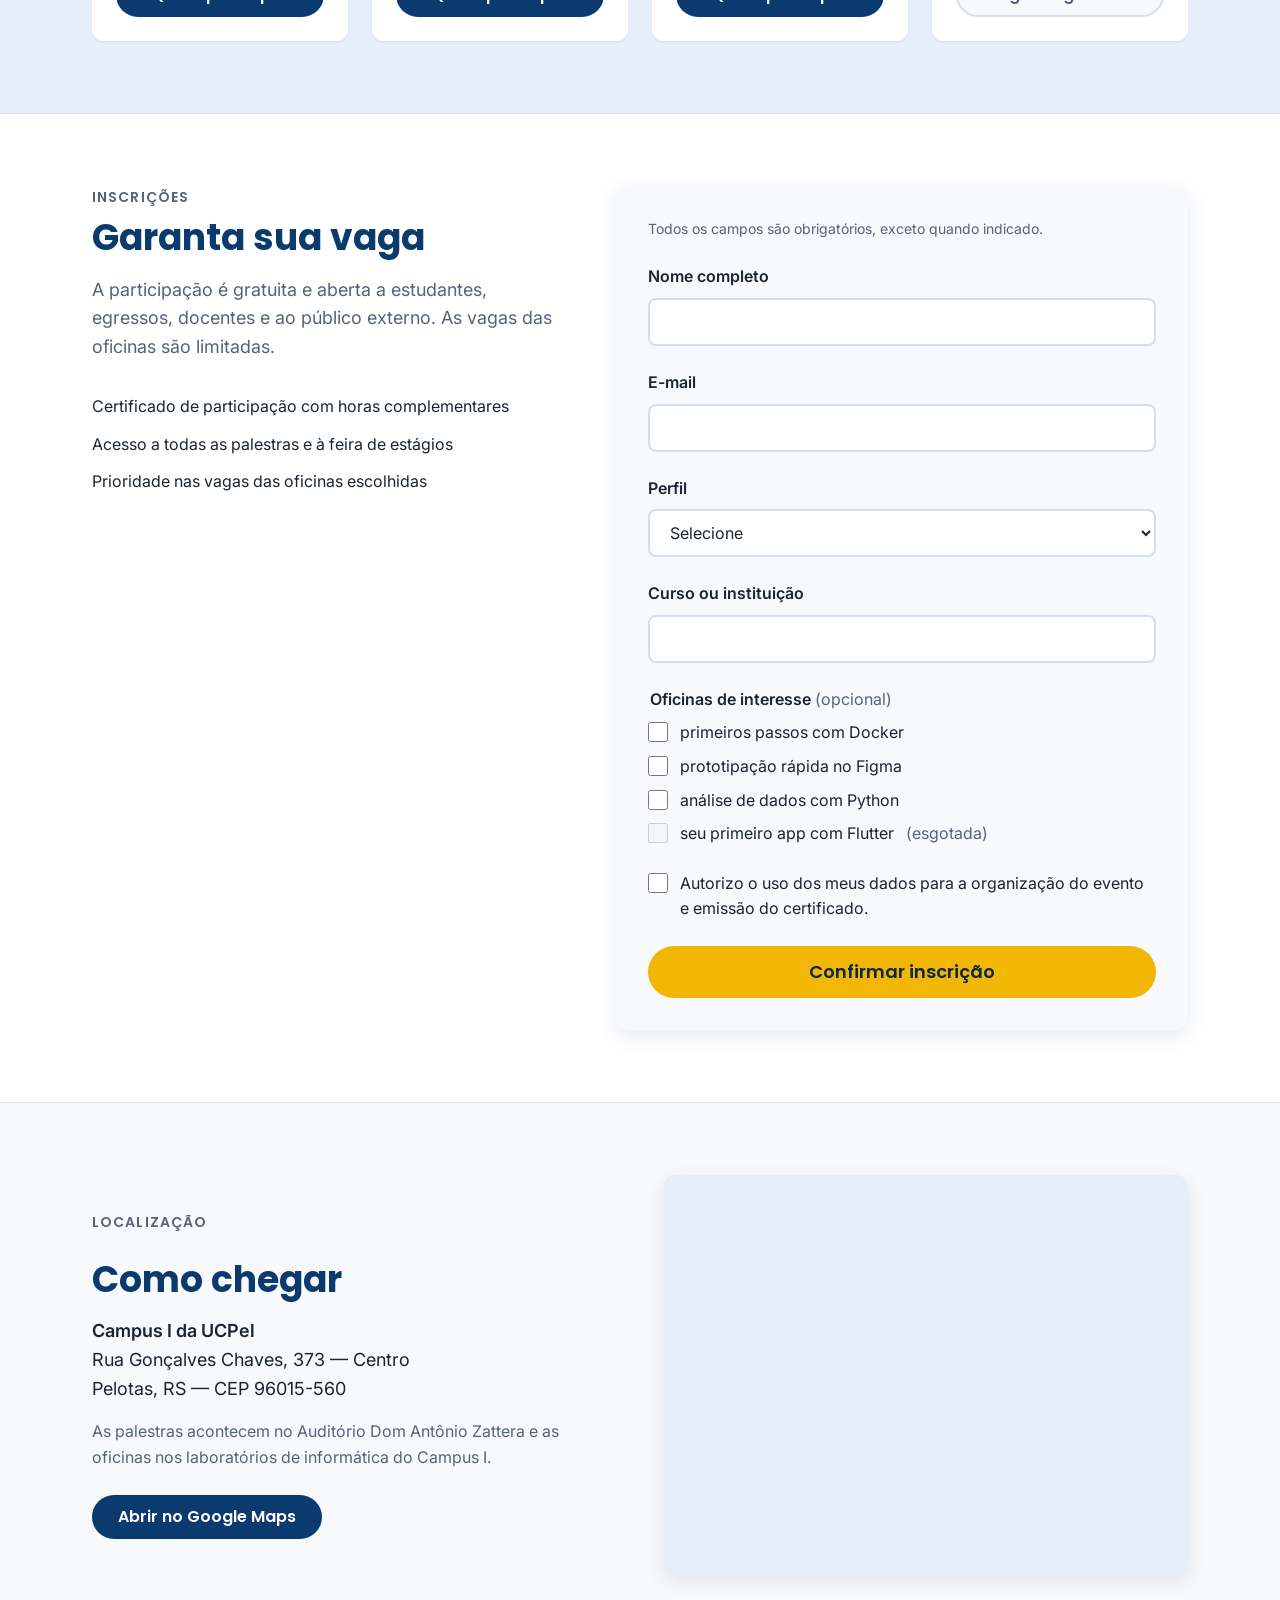
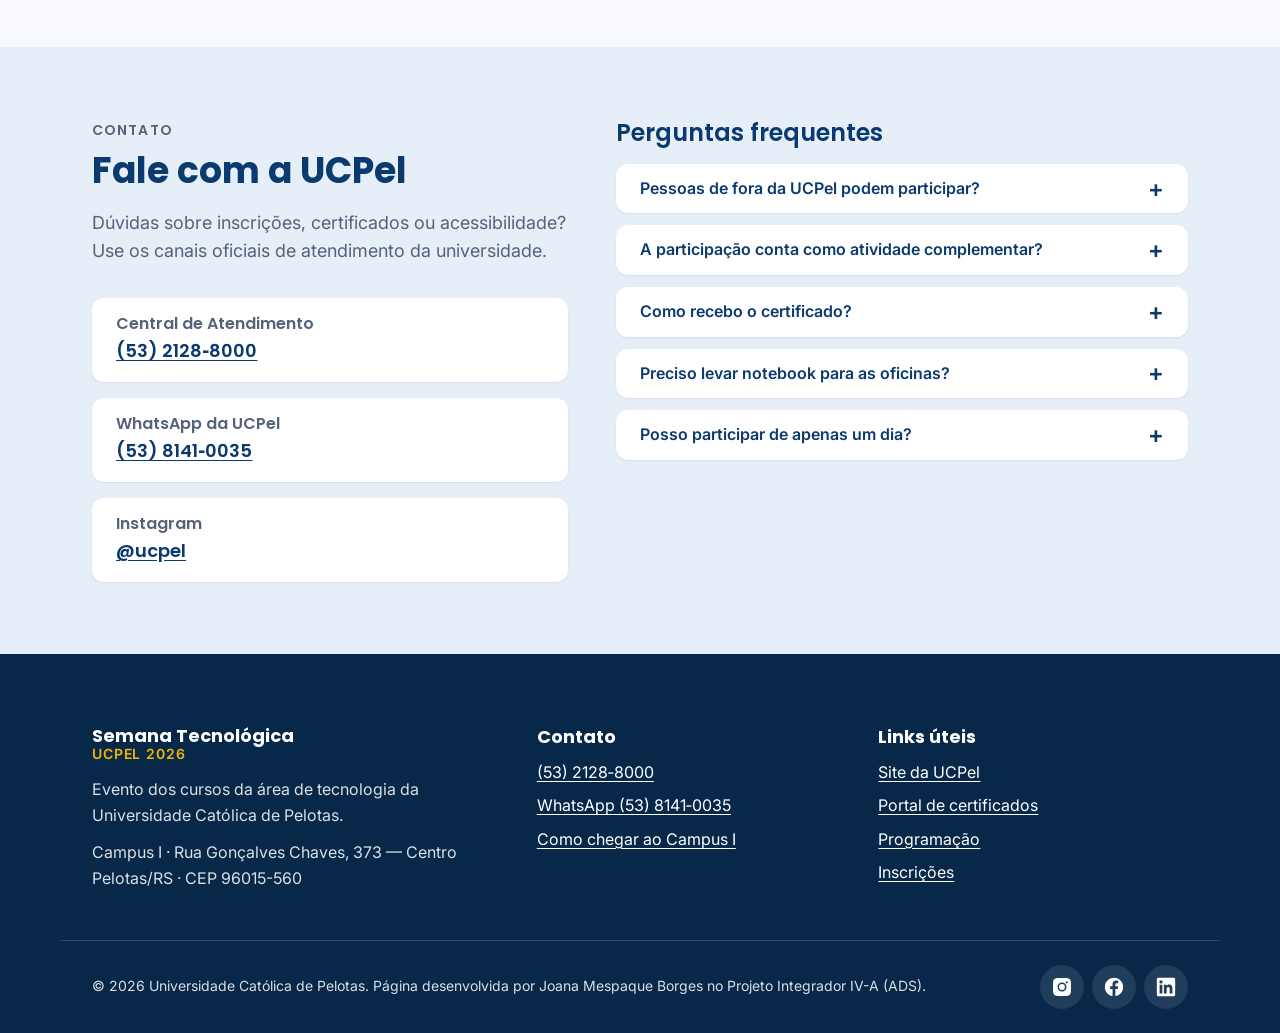
==== commit c15cb460: "feat(contact): add contact section and complete the footer - New #contact section with UCPel's offic" ====
--- a/index.html
+++ b/index.html
@@ -254,41 +254,99 @@
         </div>
       </div>
     </section>
+
+    <!-- Contact -->
+    <section class="section section--alt contact" id="contact" aria-labelledby="contact-title">
+      <div class="container contact__grid">
+        <div class="contact__channels">
+          <p class="section__eyebrow">Contato</p>
+          <h2 class="section__title" id="contact-title">Fale com a UCPel</h2>
+          <p class="section__lead">Dúvidas sobre inscrições, certificados ou acessibilidade? Use os canais oficiais de atendimento da universidade.</p>
+          <ul class="contact__list">
+            <li class="contact-card">
+              <h3 class="contact-card__title">Central de Atendimento</h3>
+              <a class="contact-card__link" href="tel:+555321288000">(53)&nbsp;2128&#8209;8000</a>
+            </li>
+            <li class="contact-card">
+              <h3 class="contact-card__title">WhatsApp da UCPel</h3>
+              <a class="contact-card__link" href="https://wa.me/555381410035" target="_blank" rel="noopener" aria-label="WhatsApp da UCPel, (53) 8141-0035 (abre em nova aba)">(53)&nbsp;8141&#8209;0035</a>
+            </li>
+            <li class="contact-card">
+              <h3 class="contact-card__title">Instagram</h3>
+              <a class="contact-card__link" href="https://www.instagram.com/ucpel/" target="_blank" rel="noopener" aria-label="Instagram @ucpel (abre em nova aba)">@ucpel</a>
+            </li>
+          </ul>
+        </div>
+
+        <div class="contact__faq">
+          <h3 class="contact__faq-title">Perguntas frequentes</h3>
+          <details class="faq">
+            <summary class="faq__question">Pessoas de fora da UCPel podem participar?</summary>
+            <p class="faq__answer">Sim. O evento é aberto à comunidade. Basta fazer a inscrição nesta página.</p>
+          </details>
+          <details class="faq">
+            <summary class="faq__question">A participação conta como atividade complementar?</summary>
+            <p class="faq__answer">Os certificados de participação podem ser usados conforme as regras de atividades complementares do seu curso. Confira com a coordenação.</p>
+          </details>
+          <details class="faq">
+            <summary class="faq__question">Como recebo o certificado?</summary>
+            <p class="faq__answer">Os certificados de eventos da UCPel são emitidos pelo portal de certificados da universidade, após a confirmação de presença no credenciamento.</p>
+          </details>
+          <details class="faq">
+            <summary class="faq__question">Preciso levar notebook para as oficinas?</summary>
+            <p class="faq__answer">Não. Os laboratórios têm computadores. Se preferir usar o seu, traga-o com o carregador.</p>
+          </details>
+          <details class="faq">
+            <summary class="faq__question">Posso participar de apenas um dia?</summary>
+            <p class="faq__answer">Sim. A inscrição vale para todo o evento e você pode assistir apenas às atividades que quiser.</p>
+          </details>
+        </div>
+      </div>
+    </section>
   </main>
 
-  <!-- Contact / footer -->
-  <footer class="site-footer" id="contact">
+  <!-- Footer -->
+  <footer class="site-footer">
     <div class="container site-footer__grid">
       <div class="site-footer__col">
         <p class="brand brand--light">
           <span class="brand__title">Semana Tecnológica</span>
           <span class="brand__subtitle">UCPel 2026</span>
         </p>
-        <p>Curso de Análise e Desenvolvimento de Sistemas da Universidade Católica de Pelotas.</p>
+        <p>Evento dos cursos da área de tecnologia da Universidade Católica de Pelotas.</p>
+        <address class="site-footer__address">
+          Campus I · Rua Gonçalves Chaves, 373 — Centro<br>
+          Pelotas/RS · CEP 96015-560
+        </address>
       </div>
 
       <div class="site-footer__col">
         <h2 class="site-footer__title">Contato</h2>
         <ul class="site-footer__list">
-          <li><a href="mailto:semanatecnologica@ucpel.edu.br">semanatecnologica@ucpel.edu.br</a></li>
           <li><a href="tel:+555321288000">(53)&nbsp;2128&#8209;8000</a></li>
-          <li>Rua Gonçalves Chaves, 373 — Centro, Pelotas/RS</li>
+          <li><a href="https://wa.me/555381410035" target="_blank" rel="noopener" aria-label="WhatsApp (53) 8141-0035 (abre em nova aba)">WhatsApp (53)&nbsp;8141&#8209;0035</a></li>
+          <li><a href="#location">Como chegar ao Campus I</a></li>
         </ul>
       </div>
 
       <div class="site-footer__col">
-        <h2 class="site-footer__title">Redes sociais</h2>
+        <h2 class="site-footer__title">Links úteis</h2>
         <ul class="site-footer__list">
-          <li><a href="https://www.instagram.com/ucpel/" target="_blank" rel="noopener">Instagram</a></li>
-          <li><a href="https://www.facebook.com/ucpel/" target="_blank" rel="noopener">Facebook</a></li>
-          <li><a href="https://www.linkedin.com/school/ucpel/" target="_blank" rel="noopener">LinkedIn</a></li>
+          <li><a href="https://ucpel.edu.br/" target="_blank" rel="noopener" aria-label="Site da UCPel (abre em nova aba)">Site da UCPel</a></li>
+          <li><a href="https://certificados.ucpel.edu.br/" target="_blank" rel="noopener" aria-label="Portal de certificados (abre em nova aba)">Portal de certificados</a></li>
+          <li><a href="#schedule">Programação</a></li>
+          <li><a href="#registration">Inscrições</a></li>
         </ul>
       </div>
     </div>
 
     <div class="container site-footer__bottom">
-      <p>&copy; 2026 Semana Tecnológica UCPel. Todos os direitos reservados.</p>
-      <p>Desenvolvido por Joana Mespaque Borges.</p>
+      <p>&copy; 2026 Universidade Católica de Pelotas. Página desenvolvida por Joana Mespaque Borges no Projeto Integrador IV-A (ADS).</p>
+      <ul class="social" aria-label="Redes sociais oficiais da UCPel">
+        <li><a class="social__link" href="https://www.instagram.com/ucpel/" target="_blank" rel="noopener" aria-label="Instagram da UCPel (abre em nova aba)"><svg class="icon" viewBox="0 0 24 24" aria-hidden="true" focusable="false"><path d="M12 2.2c3.2 0 3.6 0 4.8.1 1.2.1 1.8.2 2.2.4.6.2 1 .5 1.4.9.4.4.7.8.9 1.4.2.4.4 1 .4 2.2.1 1.3.1 1.6.1 4.8s0 3.6-.1 4.8c-.1 1.2-.2 1.8-.4 2.2-.2.6-.5 1-.9 1.4-.4.4-.8.7-1.4.9-.4.2-1 .4-2.2.4-1.3.1-1.6.1-4.8.1s-3.6 0-4.8-.1c-1.2-.1-1.8-.2-2.2-.4-.6-.2-1-.5-1.4-.9-.4-.4-.7-.8-.9-1.4-.2-.4-.4-1-.4-2.2C2.2 15.6 2.2 15.2 2.2 12s0-3.6.1-4.8c.1-1.2.2-1.8.4-2.2.2-.6.5-1 .9-1.4.4-.4.8-.7 1.4-.9.4-.2 1-.4 2.2-.4C8.4 2.2 8.8 2.2 12 2.2Zm0 4.9a4.9 4.9 0 1 0 0 9.8 4.9 4.9 0 0 0 0-9.8Zm0 8.1a3.2 3.2 0 1 1 0-6.4 3.2 3.2 0 0 1 0 6.4Zm5.1-9.4a1.1 1.1 0 1 0 0 2.3 1.1 1.1 0 0 0 0-2.3Z"/></svg></a></li>
+        <li><a class="social__link" href="https://www.facebook.com/ucpel/" target="_blank" rel="noopener" aria-label="Facebook da UCPel (abre em nova aba)"><svg class="icon" viewBox="0 0 24 24" aria-hidden="true" focusable="false"><path d="M13.5 21.9v-7.7h2.6l.4-3h-3V9.3c0-.9.2-1.5 1.5-1.5h1.6V5.1c-.3 0-1.2-.1-2.3-.1-2.3 0-3.9 1.4-3.9 4v2.2H7.8v3h2.6v7.7C5.6 21.2 2 17 2 12 2 6.5 6.5 2 12 2s10 4.5 10 10c0 5-3.6 9.2-8.5 9.9Z"/></svg></a></li>
+        <li><a class="social__link" href="https://www.linkedin.com/school/ucpel/" target="_blank" rel="noopener" aria-label="LinkedIn da UCPel (abre em nova aba)"><svg class="icon" viewBox="0 0 24 24" aria-hidden="true" focusable="false"><path d="M20.4 2H3.6C2.7 2 2 2.7 2 3.6v16.8c0 .9.7 1.6 1.6 1.6h16.8c.9 0 1.6-.7 1.6-1.6V3.6c0-.9-.7-1.6-1.6-1.6ZM8 19H5V9.5h3V19ZM6.5 8.2a1.7 1.7 0 1 1 0-3.5 1.7 1.7 0 0 1 0 3.5ZM19 19h-3v-4.6c0-1.1 0-2.5-1.5-2.5s-1.8 1.2-1.8 2.4V19h-3V9.5h2.9v1.3c.4-.8 1.4-1.5 2.8-1.5 3 0 3.6 2 3.6 4.6V19Z"/></svg></a></li>
+      </ul>
     </div>
   </footer>
 </body>
--- a/assets/css/layout.css
+++ b/assets/css/layout.css
@@ -175,6 +175,22 @@
   border: 0;
 }
 
+/* Contact ----------------------------------------------------------------- */
+.contact__grid {
+  display: grid;
+  gap: var(--space-7);
+  align-items: start;
+}
+
+.contact__list {
+  display: grid;
+  gap: var(--space-4);
+}
+
+.contact__faq-title {
+  margin-bottom: var(--space-4);
+}
+
 /* Footer ------------------------------------------------------------------ */
 .site-footer {
   background-color: var(--color-primary-dark);
@@ -206,6 +222,11 @@
   margin-bottom: var(--space-3);
 }
 
+.site-footer__address {
+  margin-top: var(--space-3);
+  font-style: normal;
+}
+
 .site-footer__list {
   display: grid;
   gap: var(--space-2);
@@ -214,8 +235,9 @@
 .site-footer__bottom {
   display: flex;
   flex-wrap: wrap;
+  align-items: center;
   justify-content: space-between;
-  gap: var(--space-2);
+  gap: var(--space-4);
   padding-block: var(--space-5);
   border-top: 1px solid rgb(255 255 255 / 0.15);
   font-size: var(--text-sm);
--- a/assets/css/components.css
+++ b/assets/css/components.css
@@ -630,3 +630,95 @@
 .checkbox:has(input:disabled) {
   cursor: not-allowed;
 }
+
+/* Contact card ------------------------------------------------------------- */
+.contact-card {
+  display: grid;
+  gap: var(--space-1);
+  padding: var(--space-4) var(--space-5);
+  border-radius: var(--radius);
+  background-color: var(--color-surface);
+  box-shadow: var(--shadow-sm);
+}
+
+.contact-card__title {
+  font-size: var(--text-base);
+  color: var(--color-muted);
+}
+
+.contact-card__link {
+  font-family: var(--font-heading);
+  font-size: var(--text-lg);
+  font-weight: 600;
+}
+
+/* FAQ (native <details>, keyboard accessible by default) ------------------- */
+.faq {
+  border-radius: var(--radius);
+  background-color: var(--color-surface);
+  box-shadow: var(--shadow-sm);
+}
+
+.faq + .faq {
+  margin-top: var(--space-3);
+}
+
+.faq__question {
+  display: flex;
+  align-items: center;
+  justify-content: space-between;
+  gap: var(--space-3);
+  min-height: 44px;
+  padding: var(--space-3) var(--space-5);
+  font-weight: 600;
+  color: var(--color-primary);
+  cursor: pointer;
+  list-style: none;
+}
+
+.faq__question::-webkit-details-marker {
+  display: none;
+}
+
+.faq__question::after {
+  content: "+";
+  flex-shrink: 0;
+  font-size: var(--text-xl);
+  line-height: 1;
+}
+
+.faq[open] .faq__question::after {
+  content: "\2212";
+}
+
+.faq__answer {
+  padding: 0 var(--space-5) var(--space-4);
+  color: var(--color-muted);
+}
+
+/* Social links (footer) ---------------------------------------------------- */
+.social {
+  display: flex;
+  gap: var(--space-2);
+}
+
+.social__link {
+  display: inline-flex;
+  align-items: center;
+  justify-content: center;
+  width: 44px;
+  height: 44px;
+  border-radius: 50%;
+  background-color: rgb(255 255 255 / 0.1);
+  transition: background-color var(--transition);
+}
+
+.social__link:hover {
+  background-color: rgb(255 255 255 / 0.2);
+}
+
+.icon {
+  width: 22px;
+  height: 22px;
+  fill: currentColor;
+}
--- a/assets/css/responsive.css
+++ b/assets/css/responsive.css
@@ -122,7 +122,7 @@
   }
 
   .site-footer__grid {
-    grid-template-columns: 2fr 1.5fr 1fr;
+    grid-template-columns: 2fr 1.5fr 1.5fr;
   }
 }
 
@@ -140,6 +140,10 @@
     grid-template-columns: 1fr 1.2fr;
   }
 
+  .contact__grid {
+    grid-template-columns: 1fr 1.2fr;
+  }
+
   .registration__intro {
     position: sticky;
     top: calc(var(--header-height) + var(--space-6));
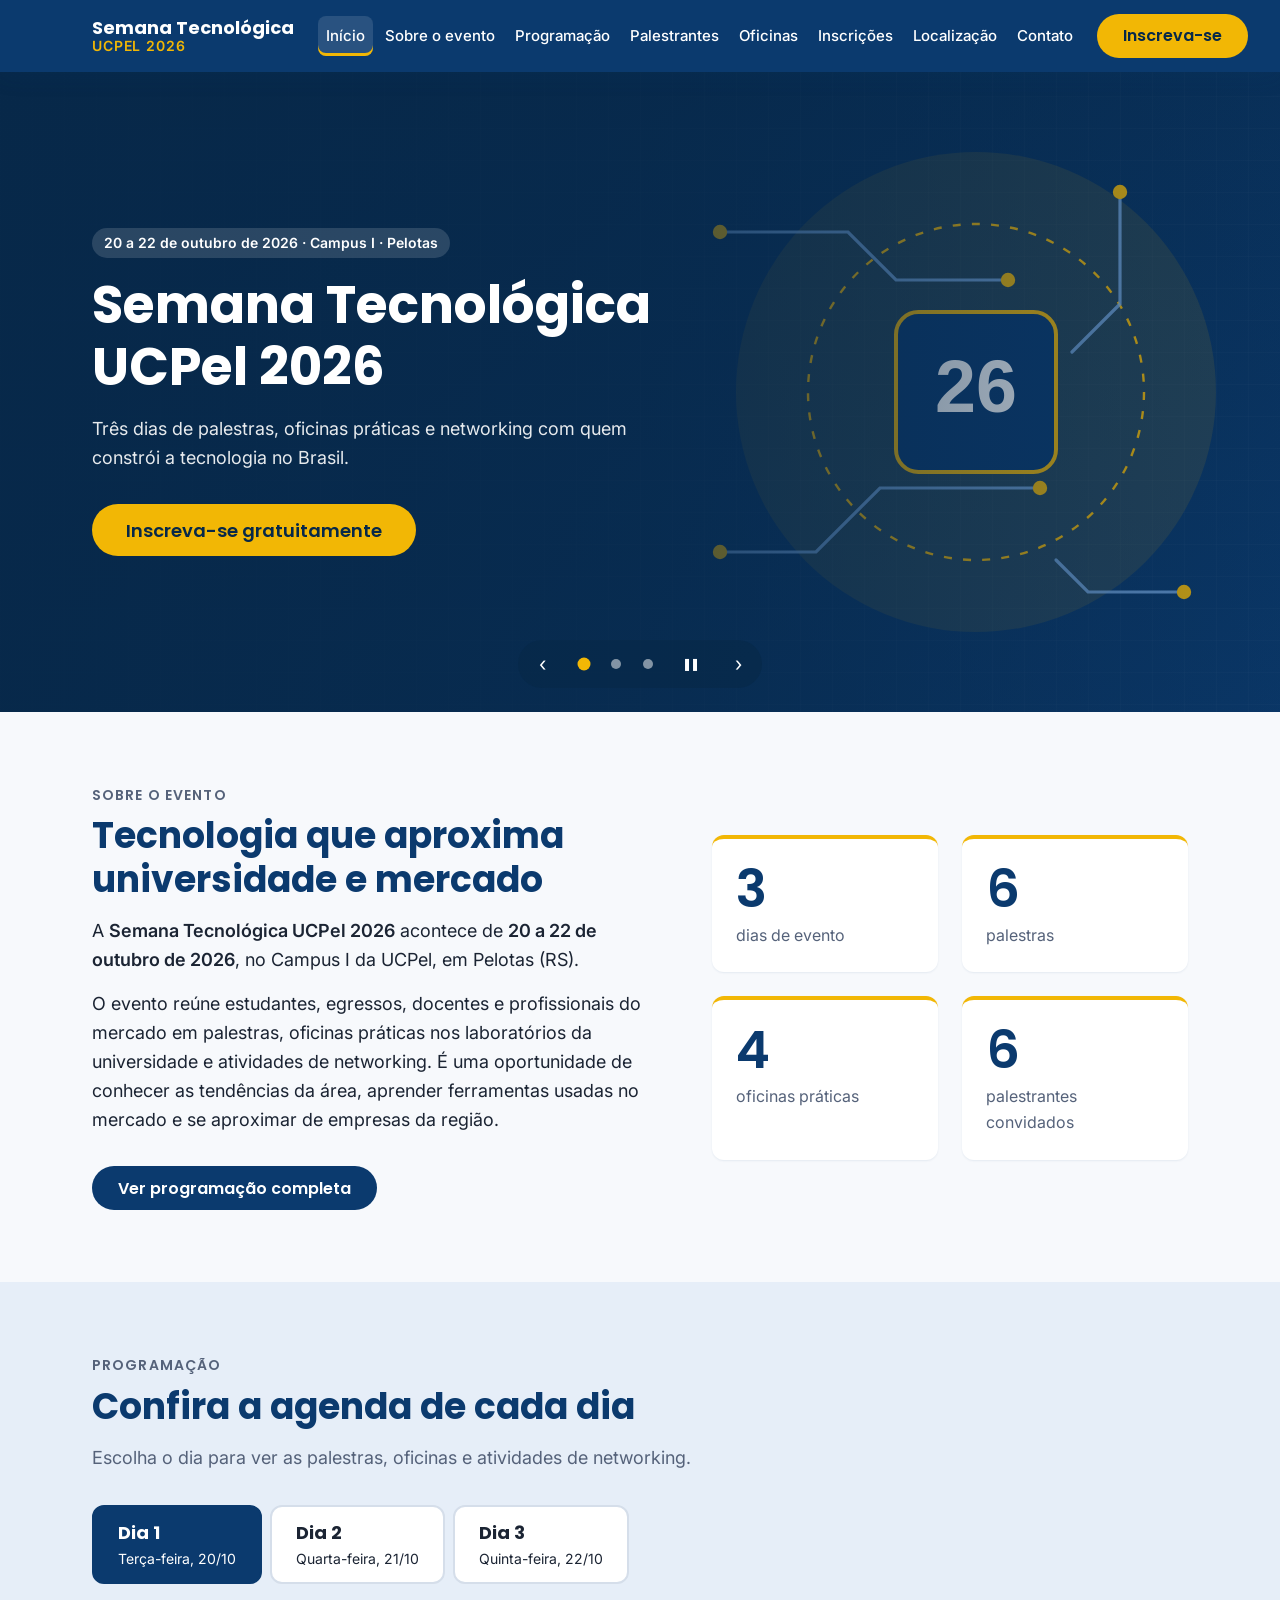
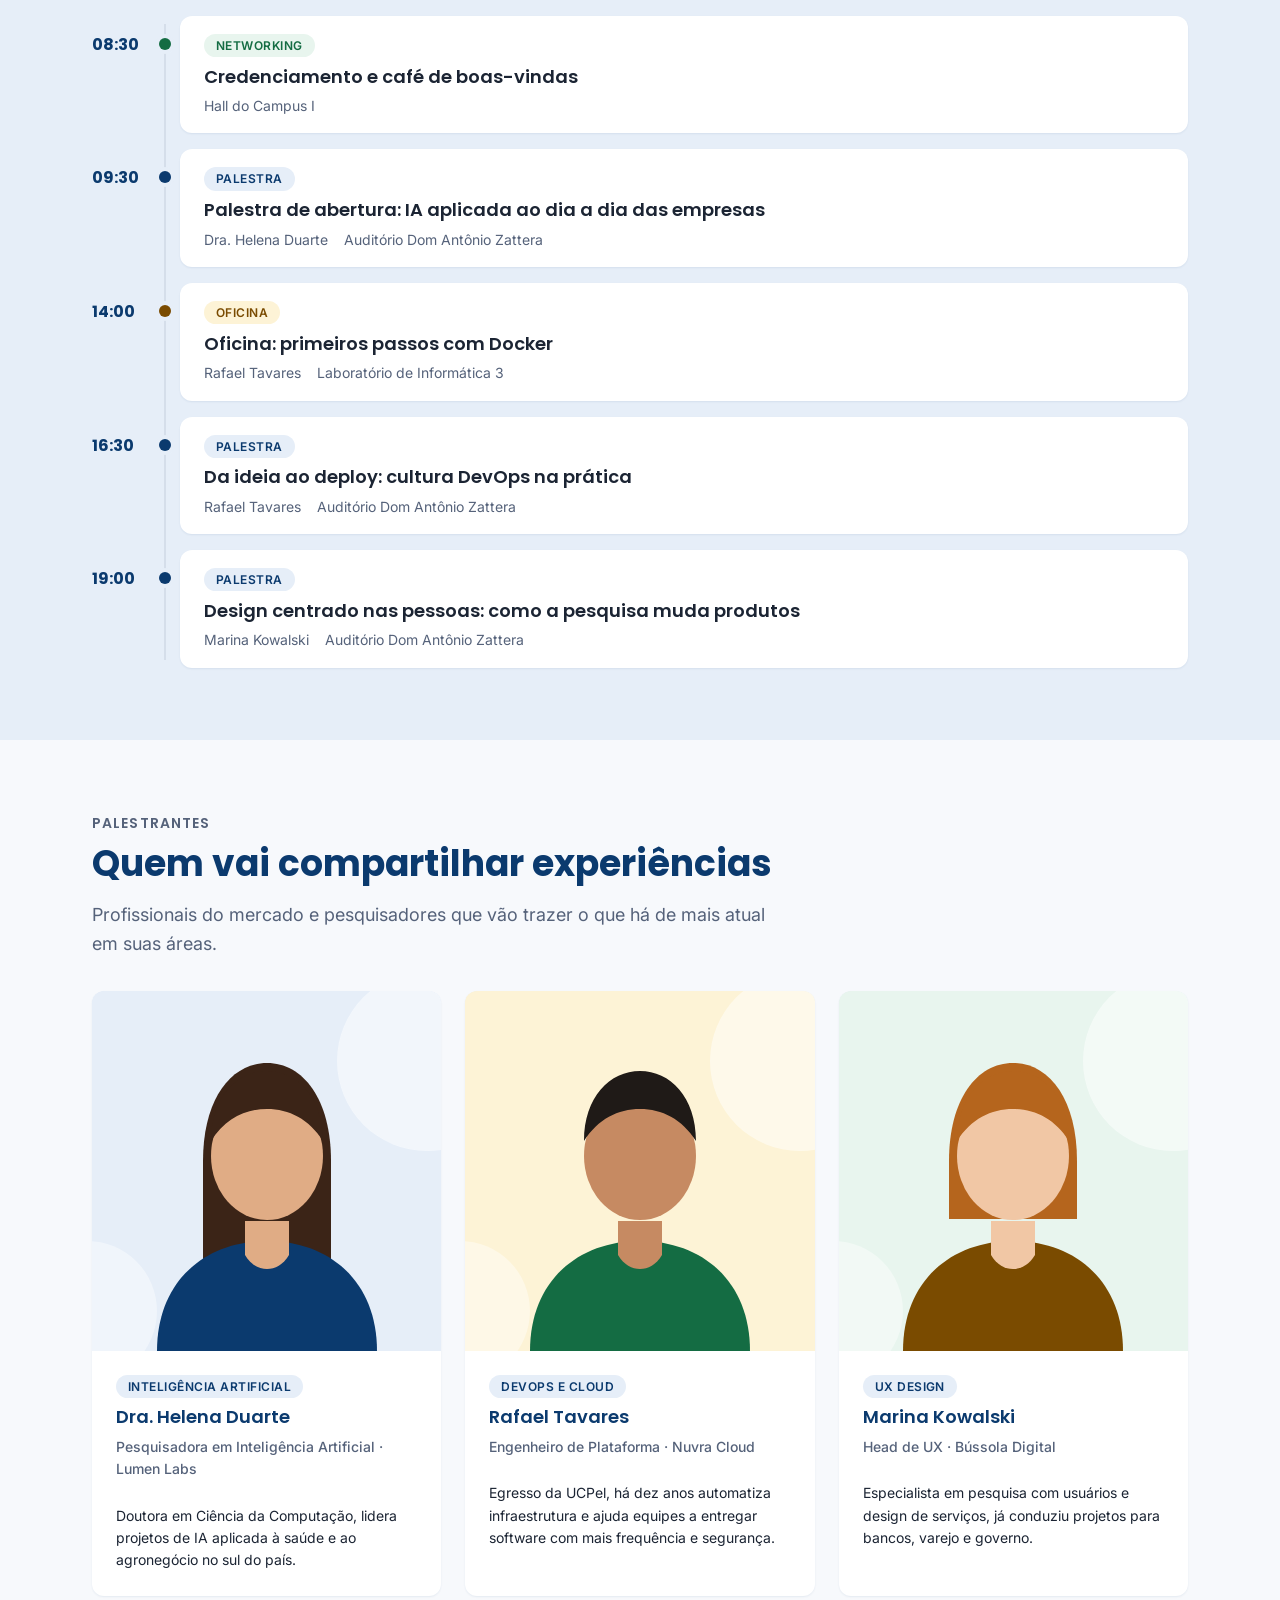
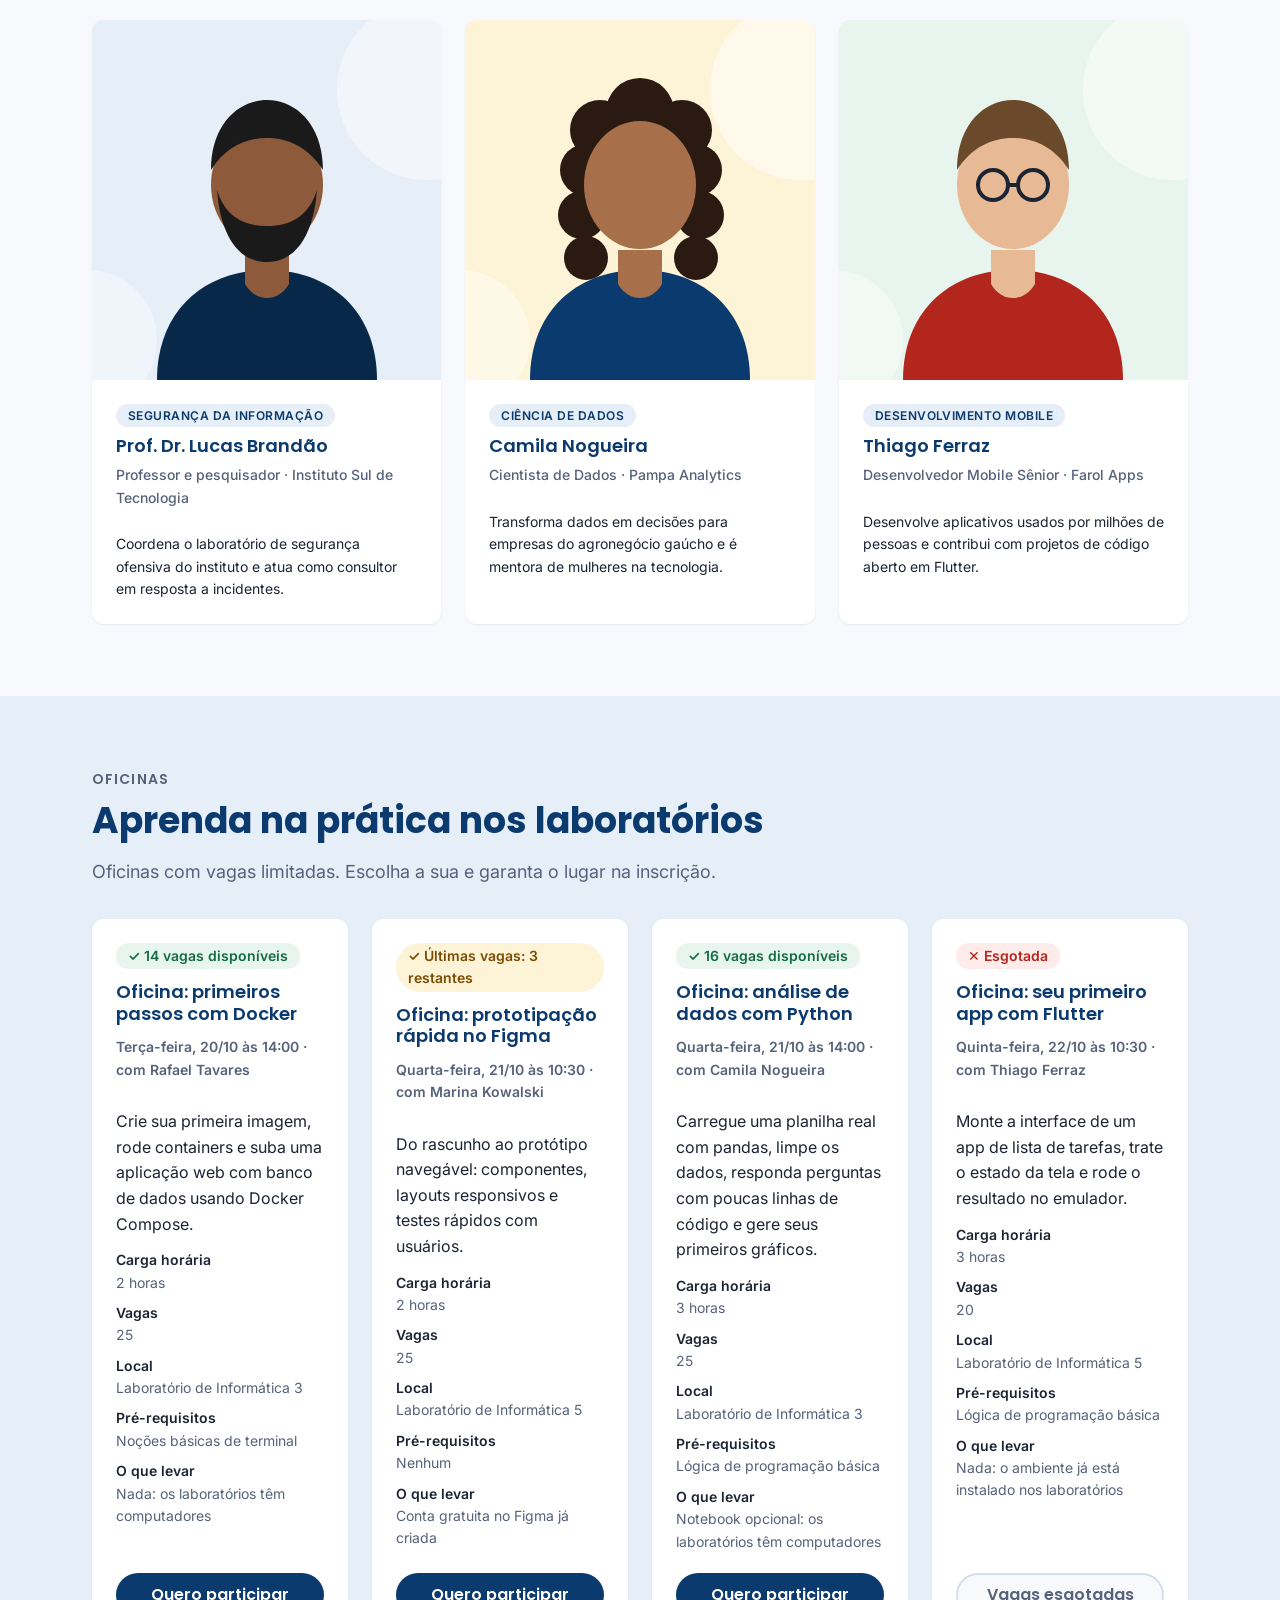
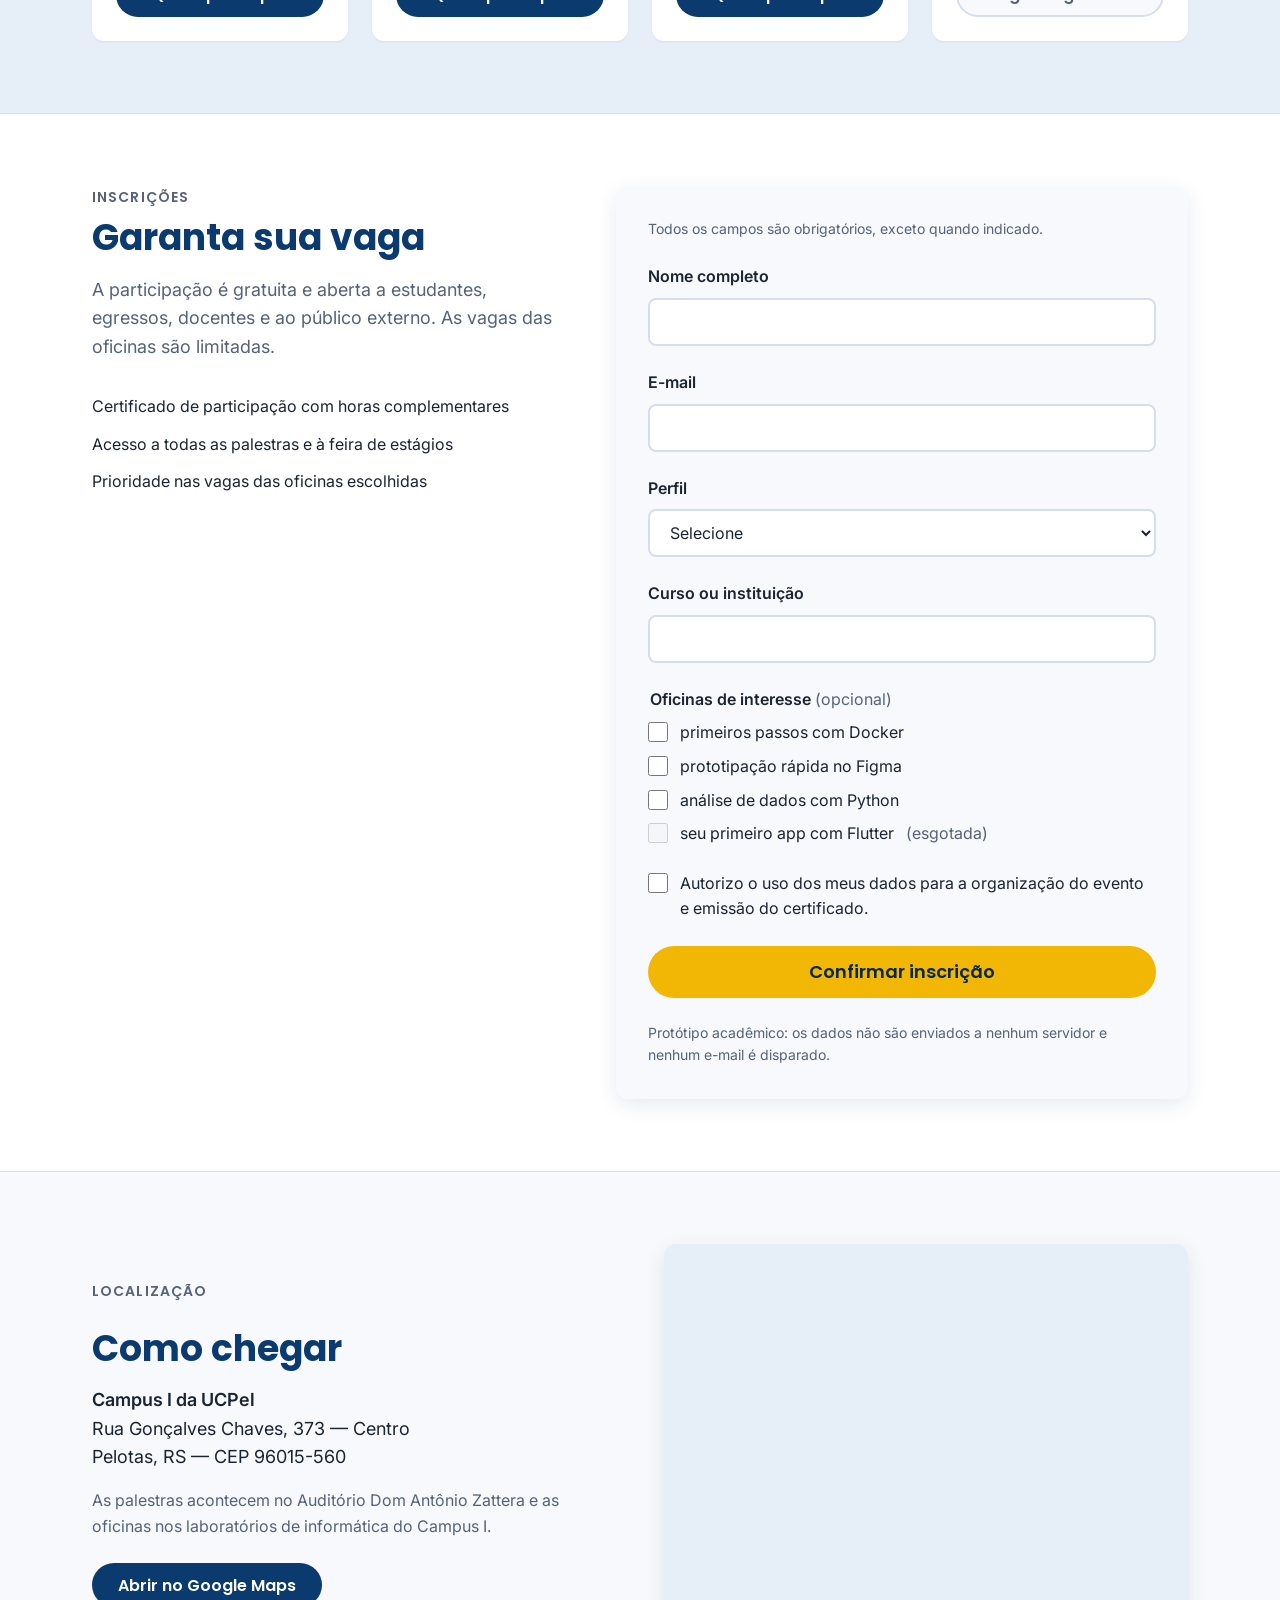
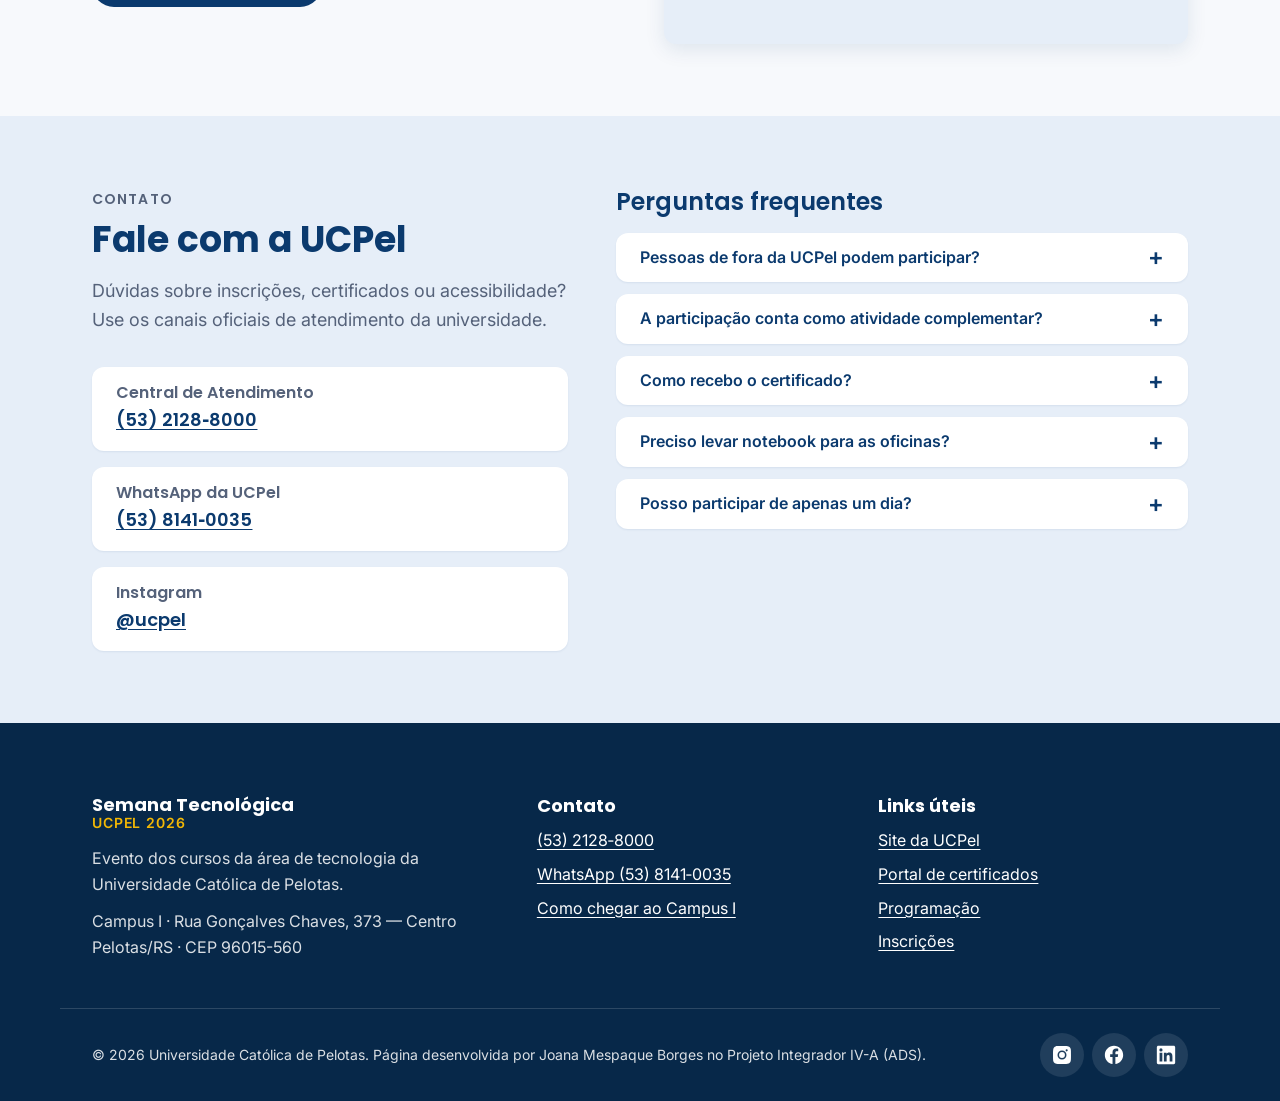
==== commit 2d44afb3: "fix(form): replace misleading e-mail confirmation with registration code The page has no backend, so" ====
--- a/index.html
+++ b/index.html
@@ -226,6 +226,7 @@
 
           <button class="btn btn--cta btn--lg btn--block" type="submit">Confirmar inscrição</button>
           <div class="form__status" role="status" aria-live="polite" data-form-status></div>
+          <p class="form__note">Protótipo acadêmico: os dados não são enviados a nenhum servidor e nenhum e-mail é disparado.</p>
         </form>
       </div>
     </section>
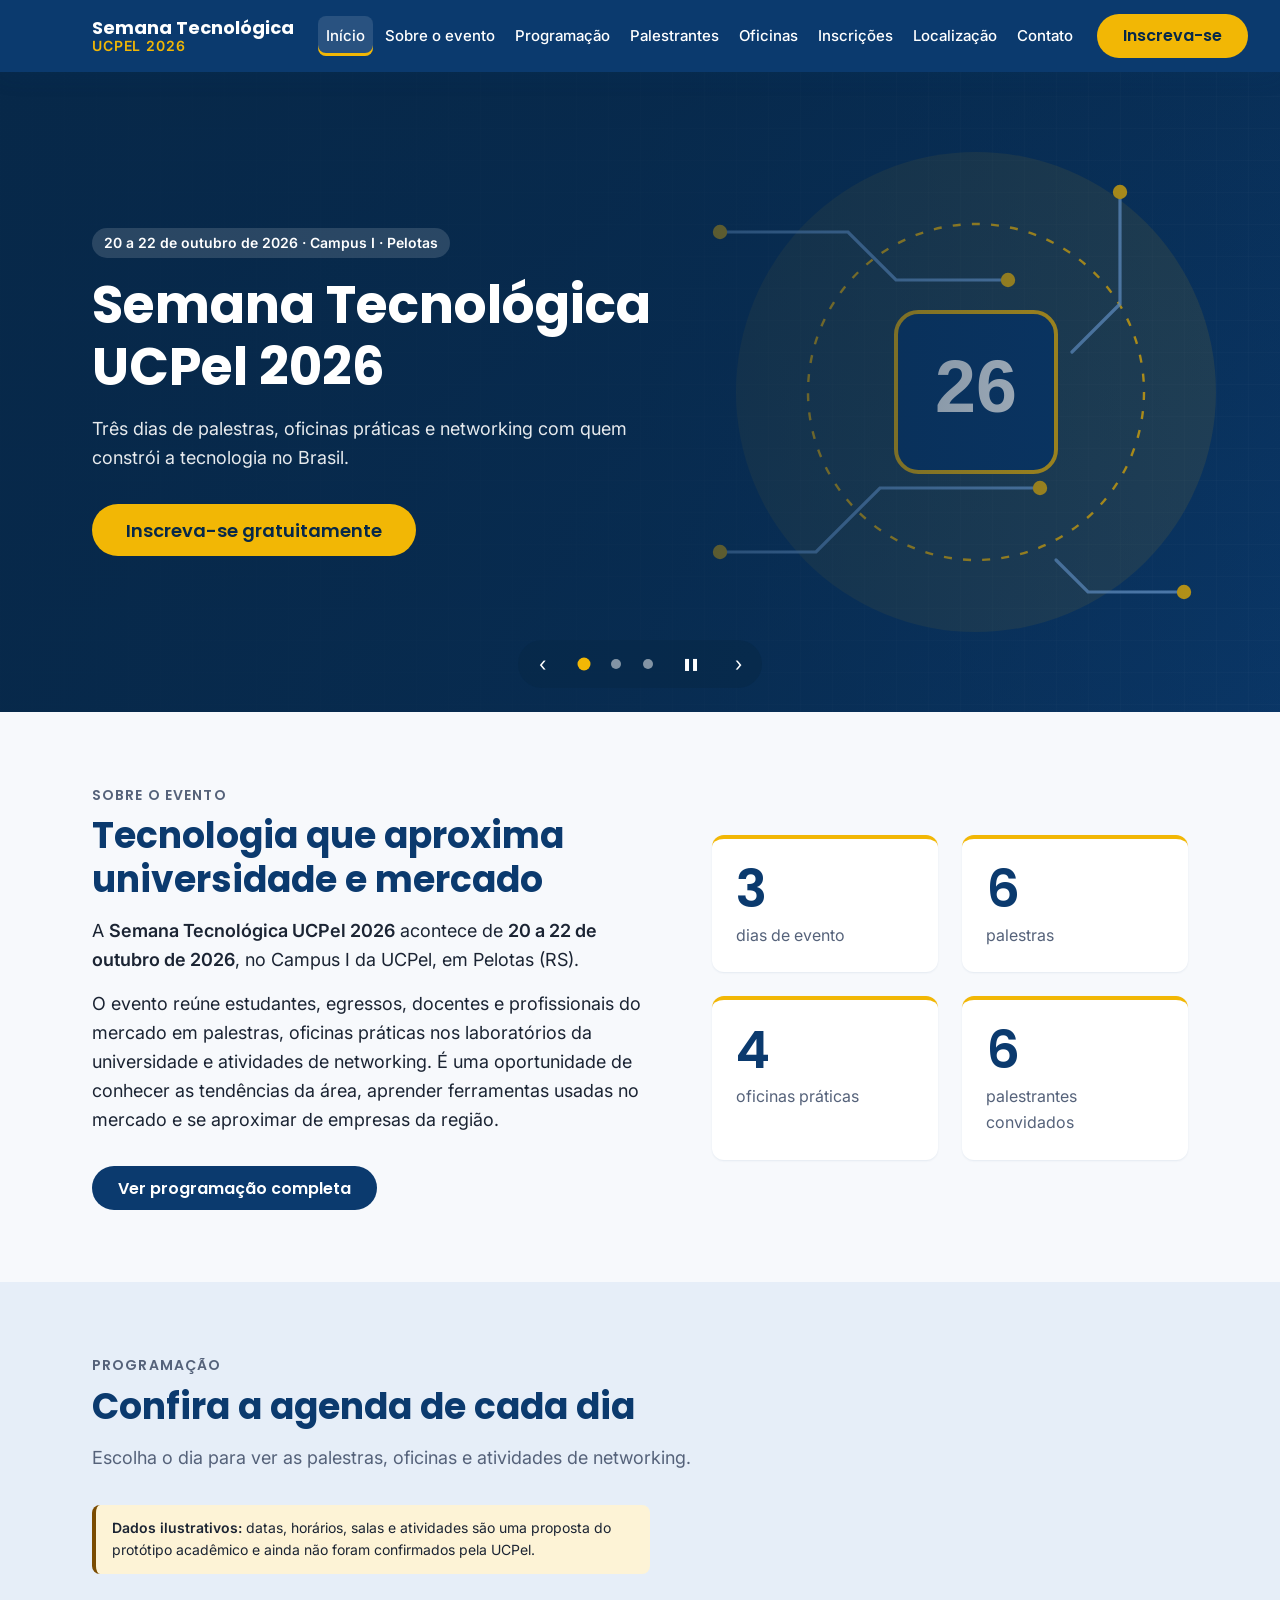
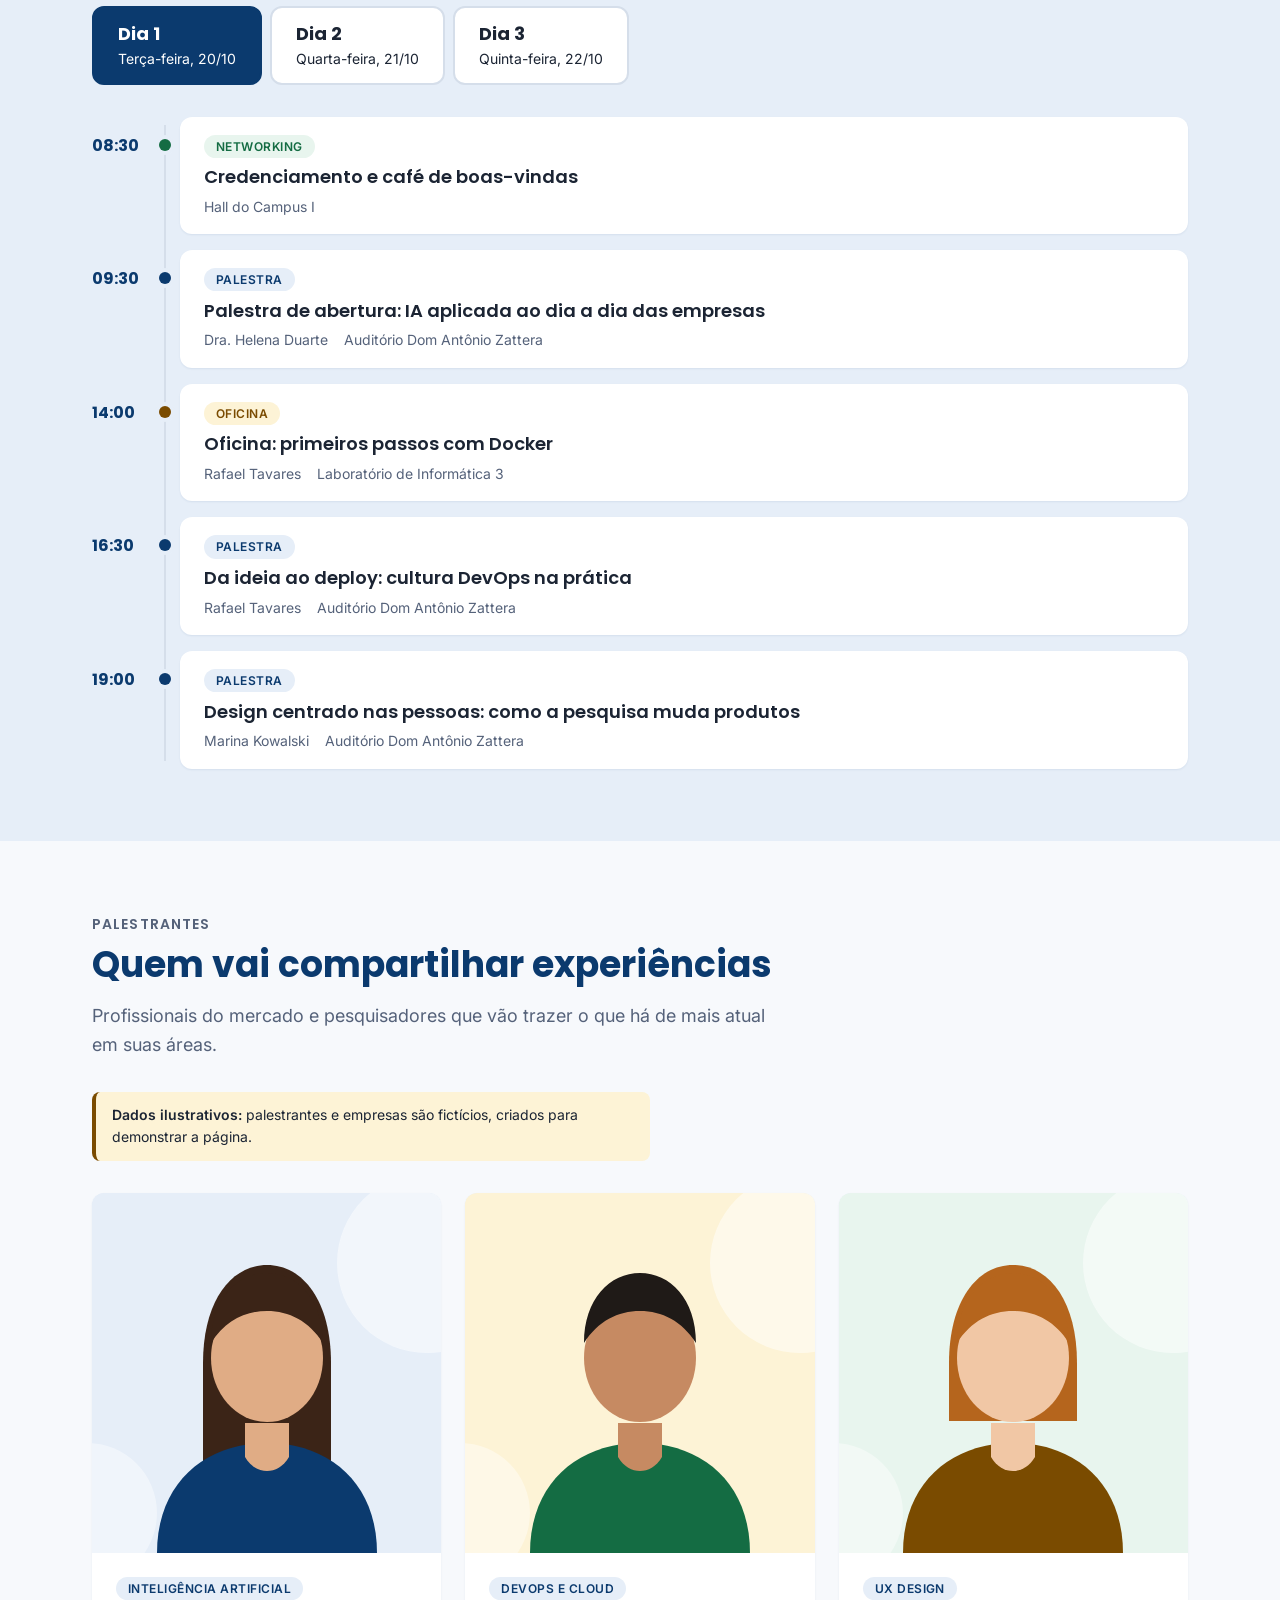
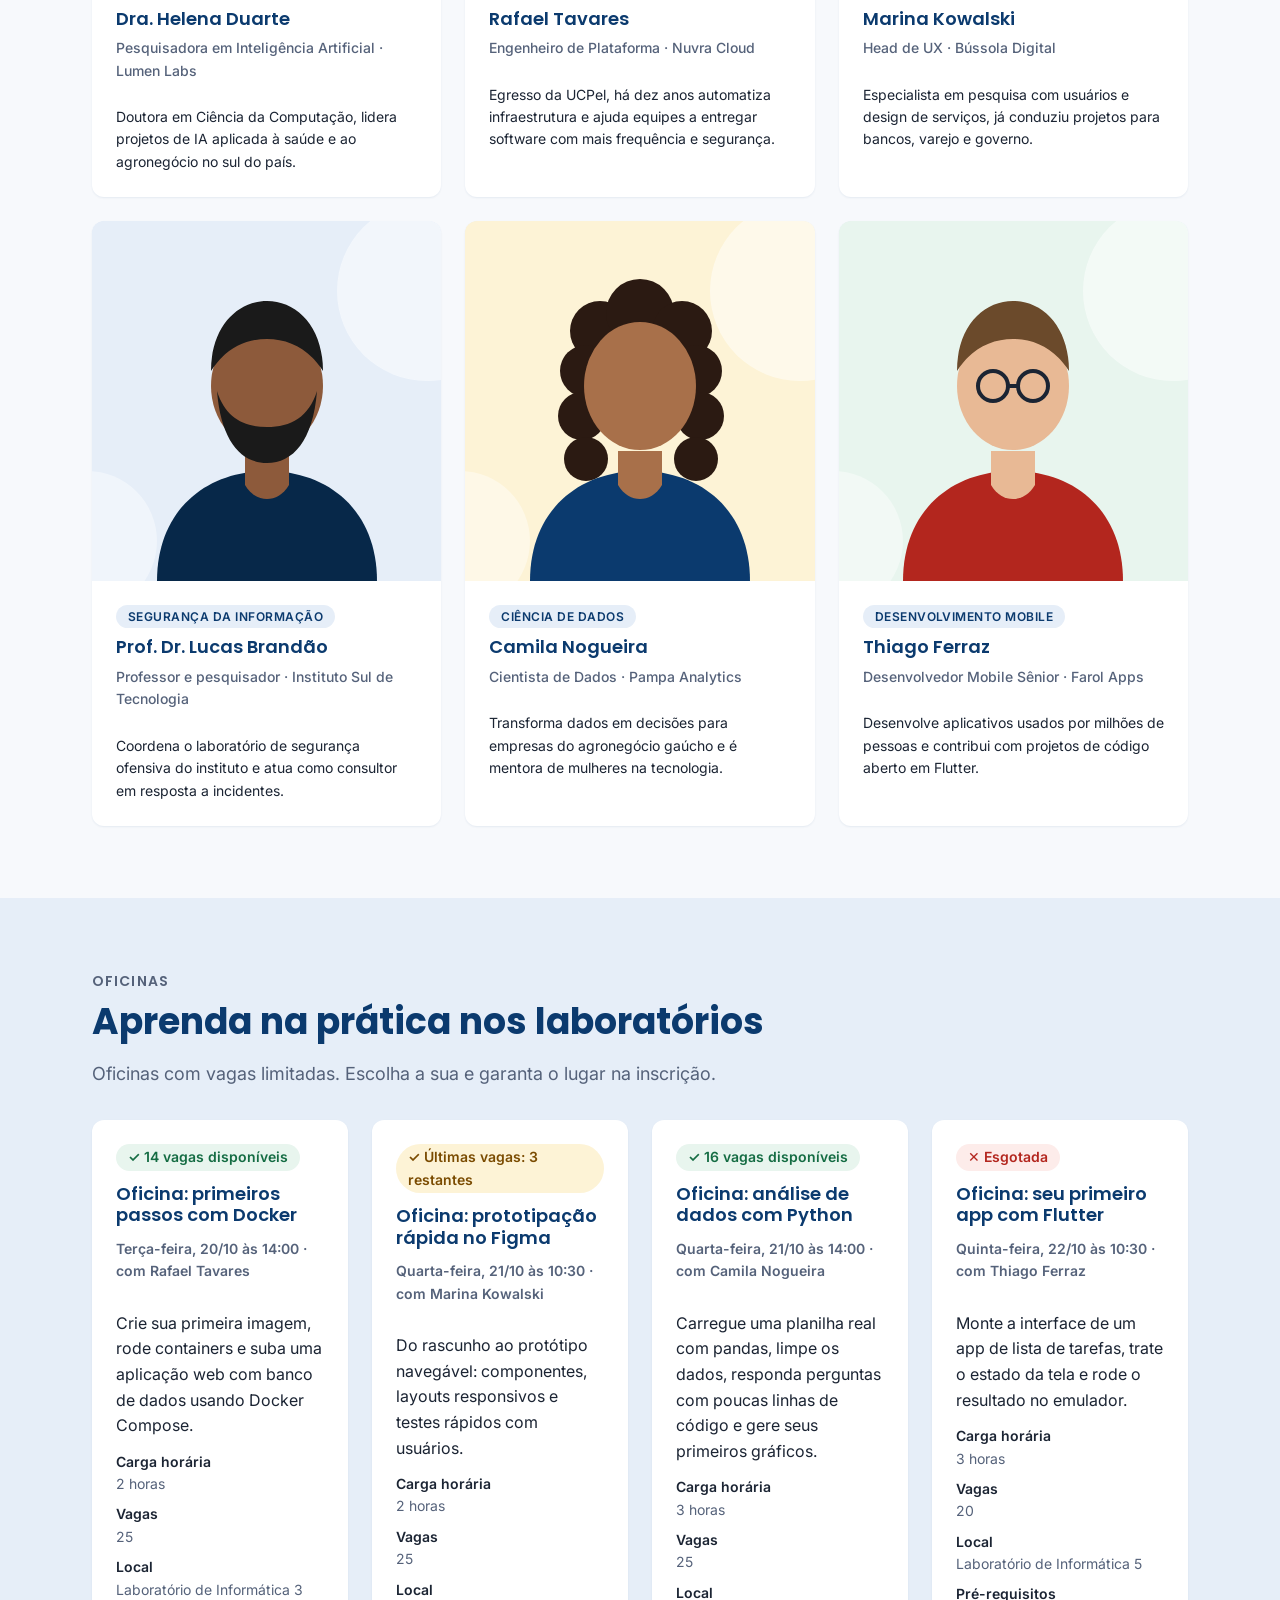
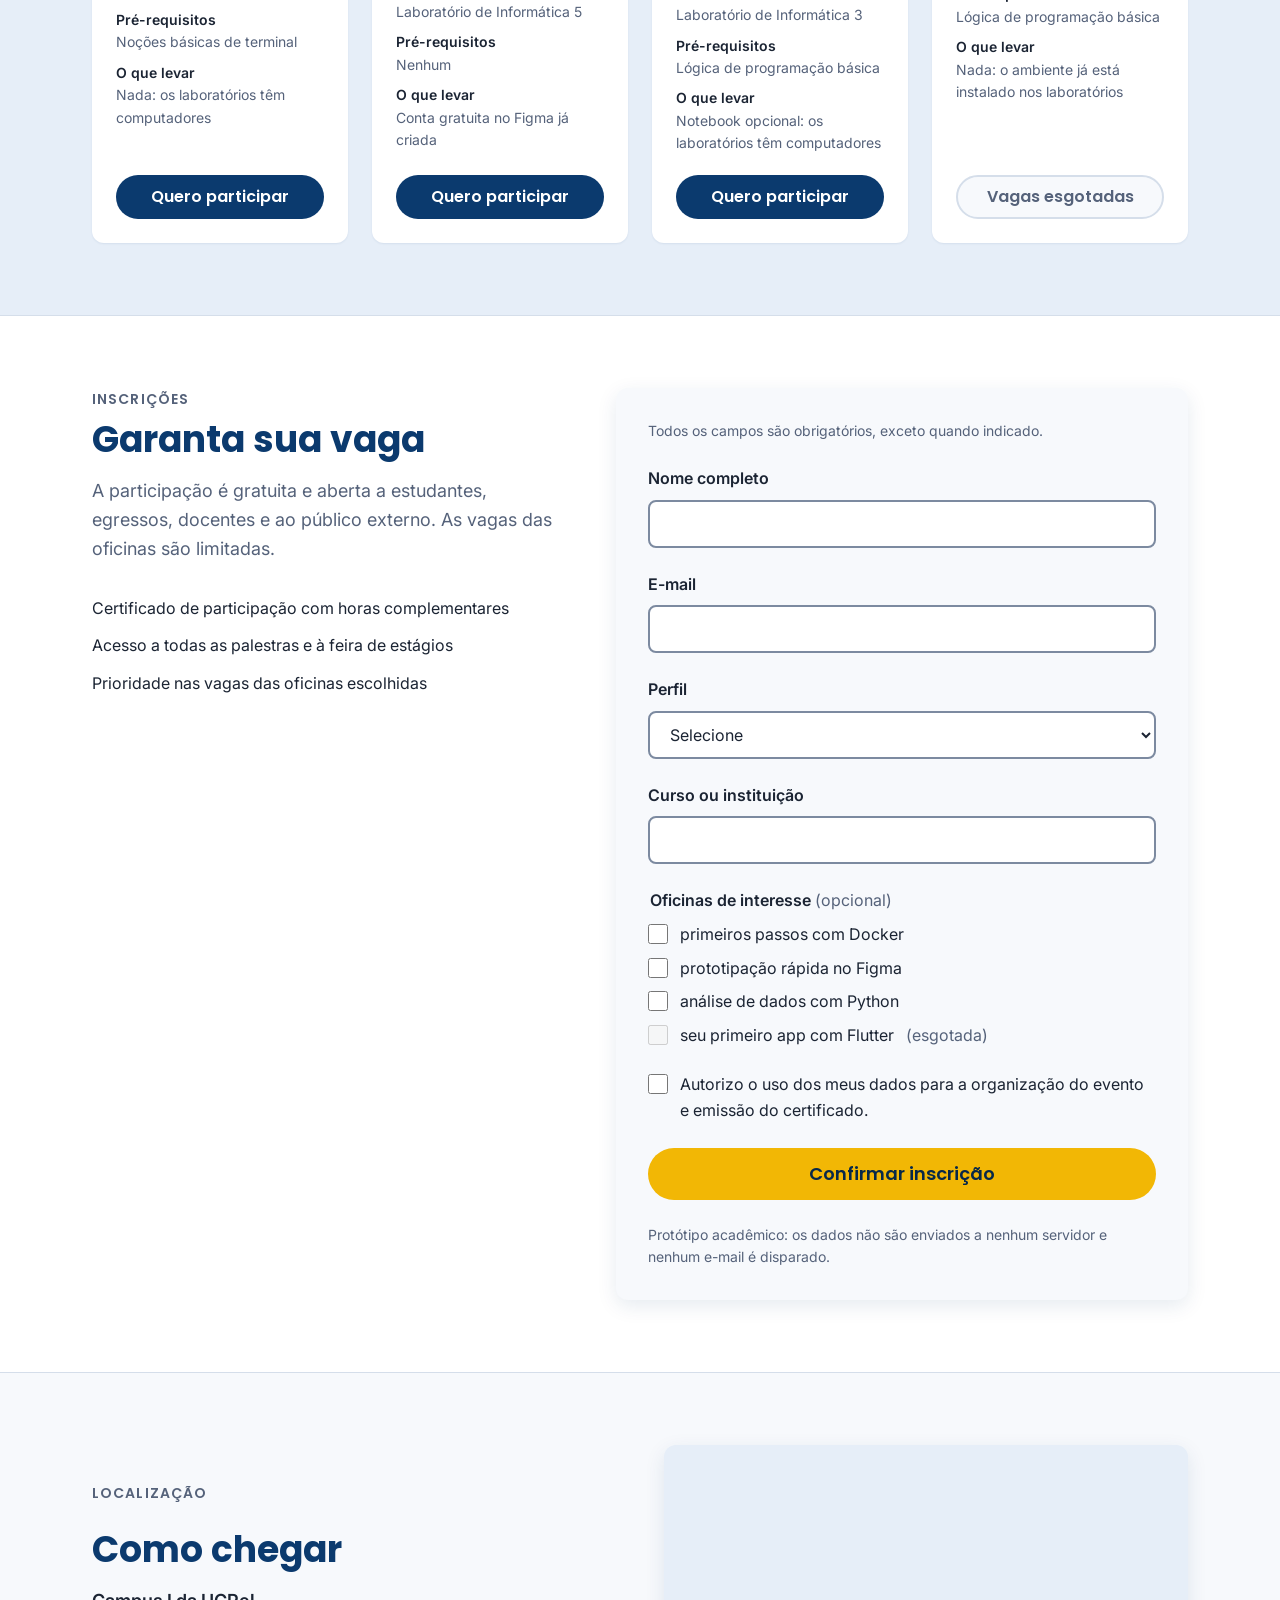
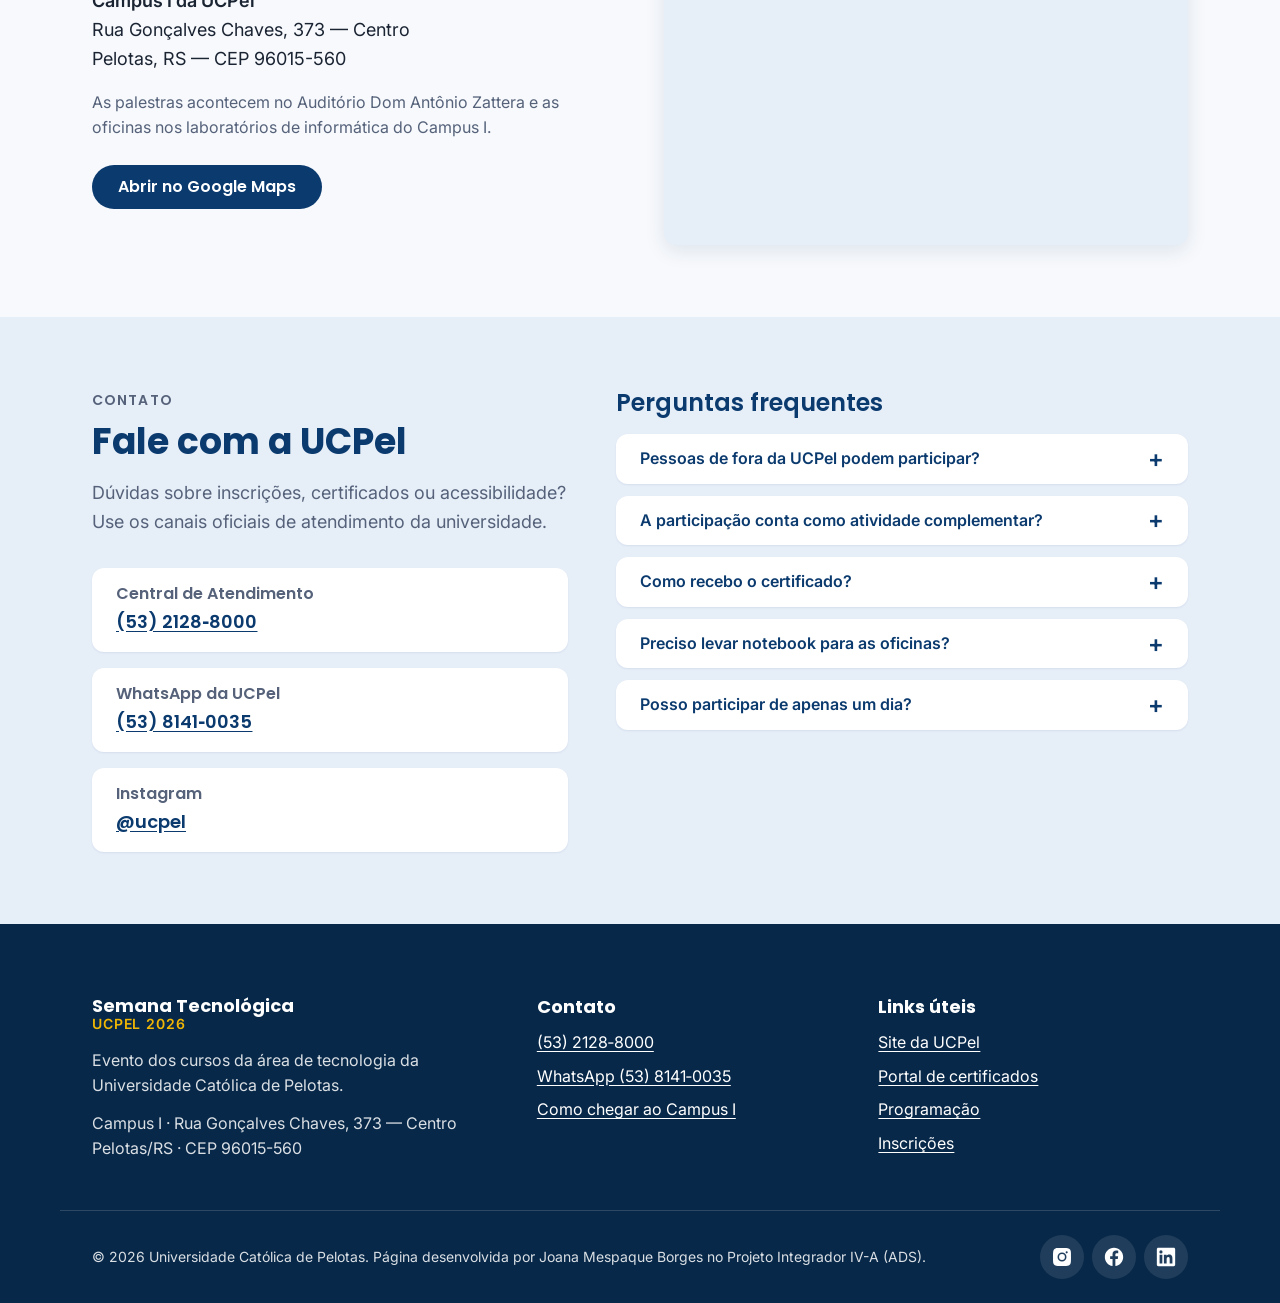
==== commit 23d52d56: "docs: flag speakers and schedule as illustrative data Speakers, companies and the program are fictit" ====
--- a/index.html
+++ b/index.html
@@ -142,6 +142,7 @@
         <p class="section__eyebrow">Programação</p>
         <h2 class="section__title" id="schedule-title">Confira a agenda de cada dia</h2>
         <p class="section__lead">Escolha o dia para ver as palestras, oficinas e atividades de networking.</p>
+        <p class="notice" role="note"><strong>Dados ilustrativos:</strong> datas, horários, salas e atividades são uma proposta do protótipo acadêmico e ainda não foram confirmados pela UCPel.</p>
 
         <div class="tabs" data-schedule>
           <div class="tabs__list" role="tablist" aria-label="Dias do evento" data-schedule-tabs></div>
@@ -156,6 +157,7 @@
         <p class="section__eyebrow">Palestrantes</p>
         <h2 class="section__title" id="speakers-title">Quem vai compartilhar experiências</h2>
         <p class="section__lead">Profissionais do mercado e pesquisadores que vão trazer o que há de mais atual em suas áreas.</p>
+        <p class="notice" role="note"><strong>Dados ilustrativos:</strong> palestrantes e empresas são fictícios, criados para demonstrar a página.</p>
         <div class="speakers__grid" data-speakers></div>
       </div>
     </section>
--- a/assets/css/variables.css
+++ b/assets/css/variables.css
@@ -13,7 +13,8 @@
   --color-surface: #ffffff;
   --color-text: #1b2433;
   --color-muted: #55627a;
-  --color-border: #d5deea;
+  --color-border: #d5deea;       /* decorative dividers only */
+  --color-border-input: #7c8aa0; /* form fields: 3.5:1 on white (WCAG 1.4.11) */
   --color-on-primary: #ffffff;
   --color-on-accent: #072849;
   --color-success: #146c43;
--- a/assets/css/base.css
+++ b/assets/css/base.css
@@ -62,17 +62,17 @@
 }
 
 :focus-visible {
-  outline: 3px solid var(--color-accent);
+  outline: 3px solid var(--color-primary);
   outline-offset: 3px;
   border-radius: 4px;
 }
 
-.section--alt :focus-visible,
-.section--highlight :focus-visible,
-.stats :focus-visible,
-.tabs__panel:focus-visible,
-.form :focus-visible {
-  outline-color: var(--color-primary);
+/* Blue does not show on dark backgrounds: switch to yellow there.
+   Both reach at least 3:1 against their background (WCAG 1.4.11). */
+.site-header :focus-visible,
+.hero :focus-visible,
+.site-footer :focus-visible {
+  outline-color: var(--color-accent);
 }
 
 main:focus {
--- a/assets/css/components.css
+++ b/assets/css/components.css
@@ -481,7 +481,7 @@
   width: 100%;
   min-height: 48px;
   padding: var(--space-2) var(--space-4);
-  border: 2px solid var(--color-border);
+  border: 2px solid var(--color-border-input);
   border-radius: var(--radius-sm);
   background-color: var(--color-surface);
   transition: border-color var(--transition);
@@ -722,3 +722,15 @@
   height: 22px;
   fill: currentColor;
 }
+
+/* Notice (illustrative data warning) --------------------------------------- */
+.notice {
+  max-width: 62ch;
+  margin-bottom: var(--space-6);
+  padding: var(--space-3) var(--space-4);
+  border-left: 4px solid var(--color-workshop);
+  border-radius: var(--radius-sm);
+  background-color: #fdf3d6;
+  color: var(--color-text);
+  font-size: var(--text-sm);
+}
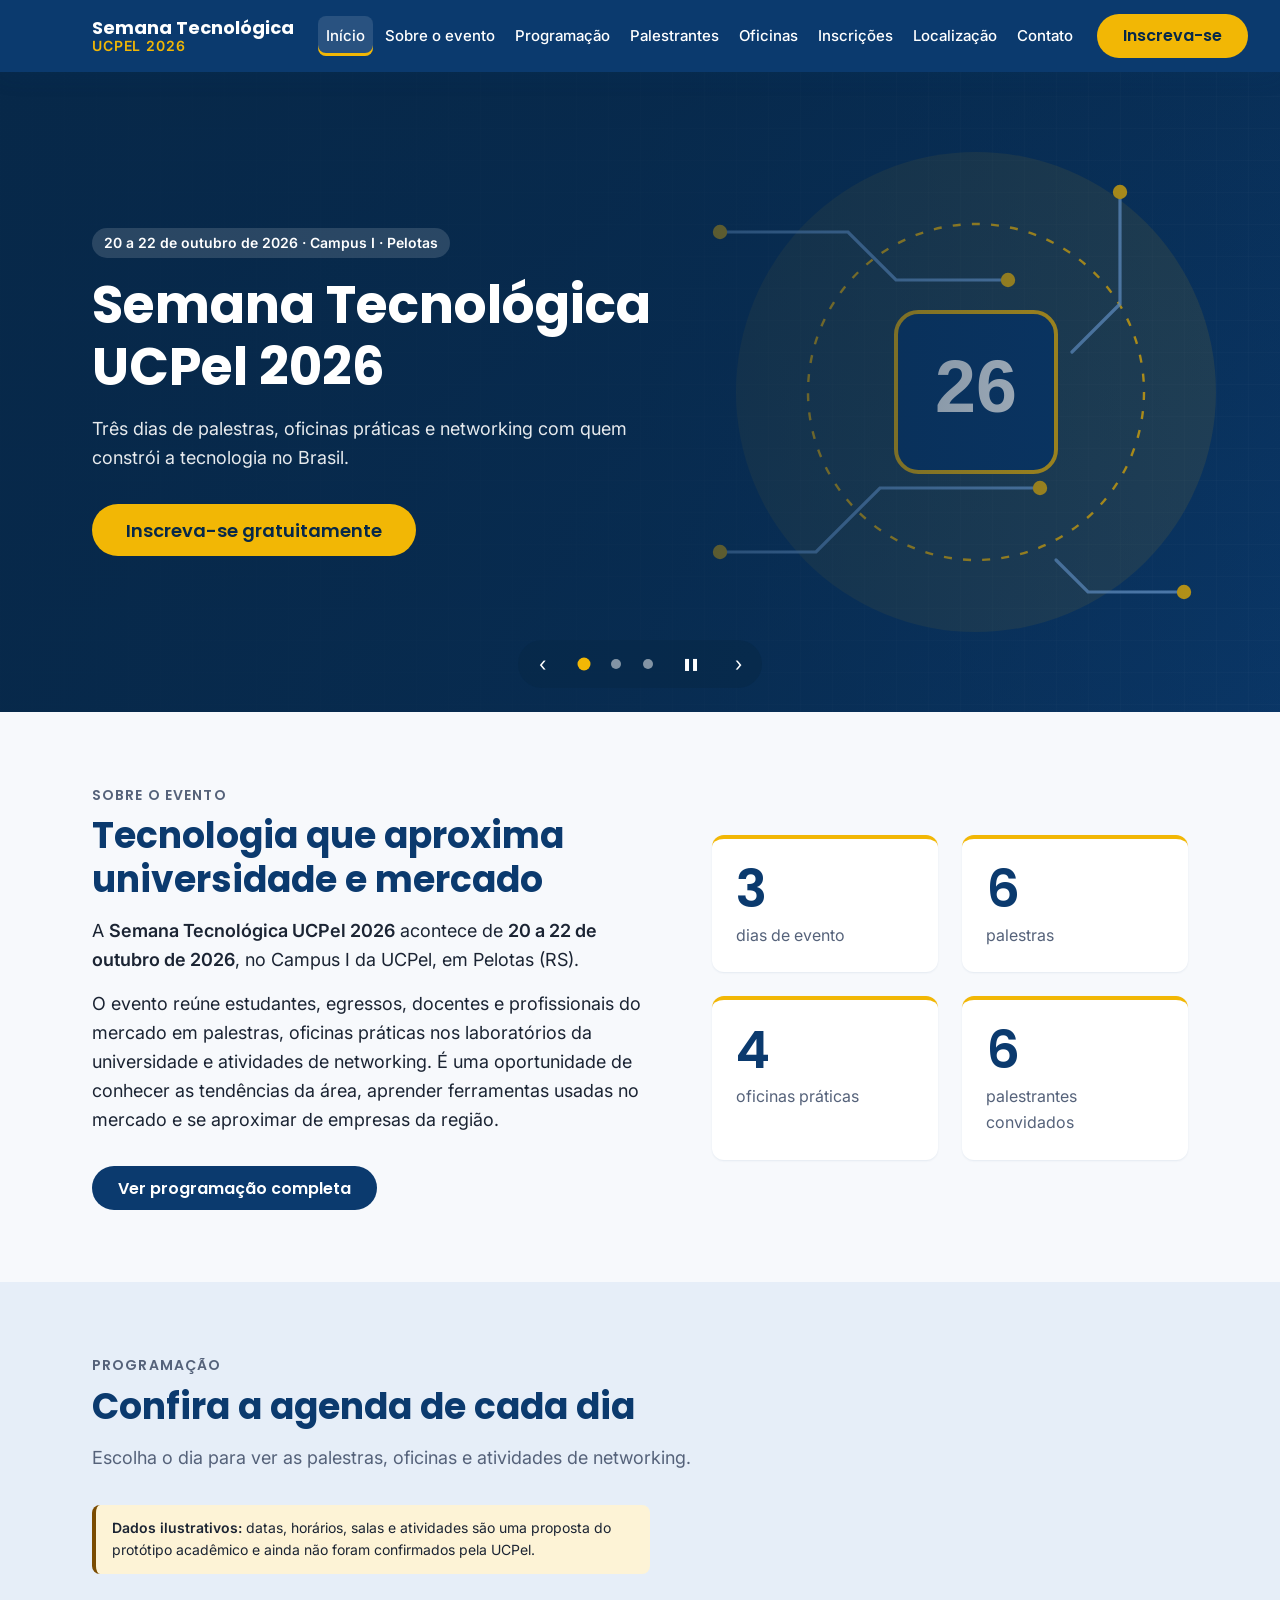
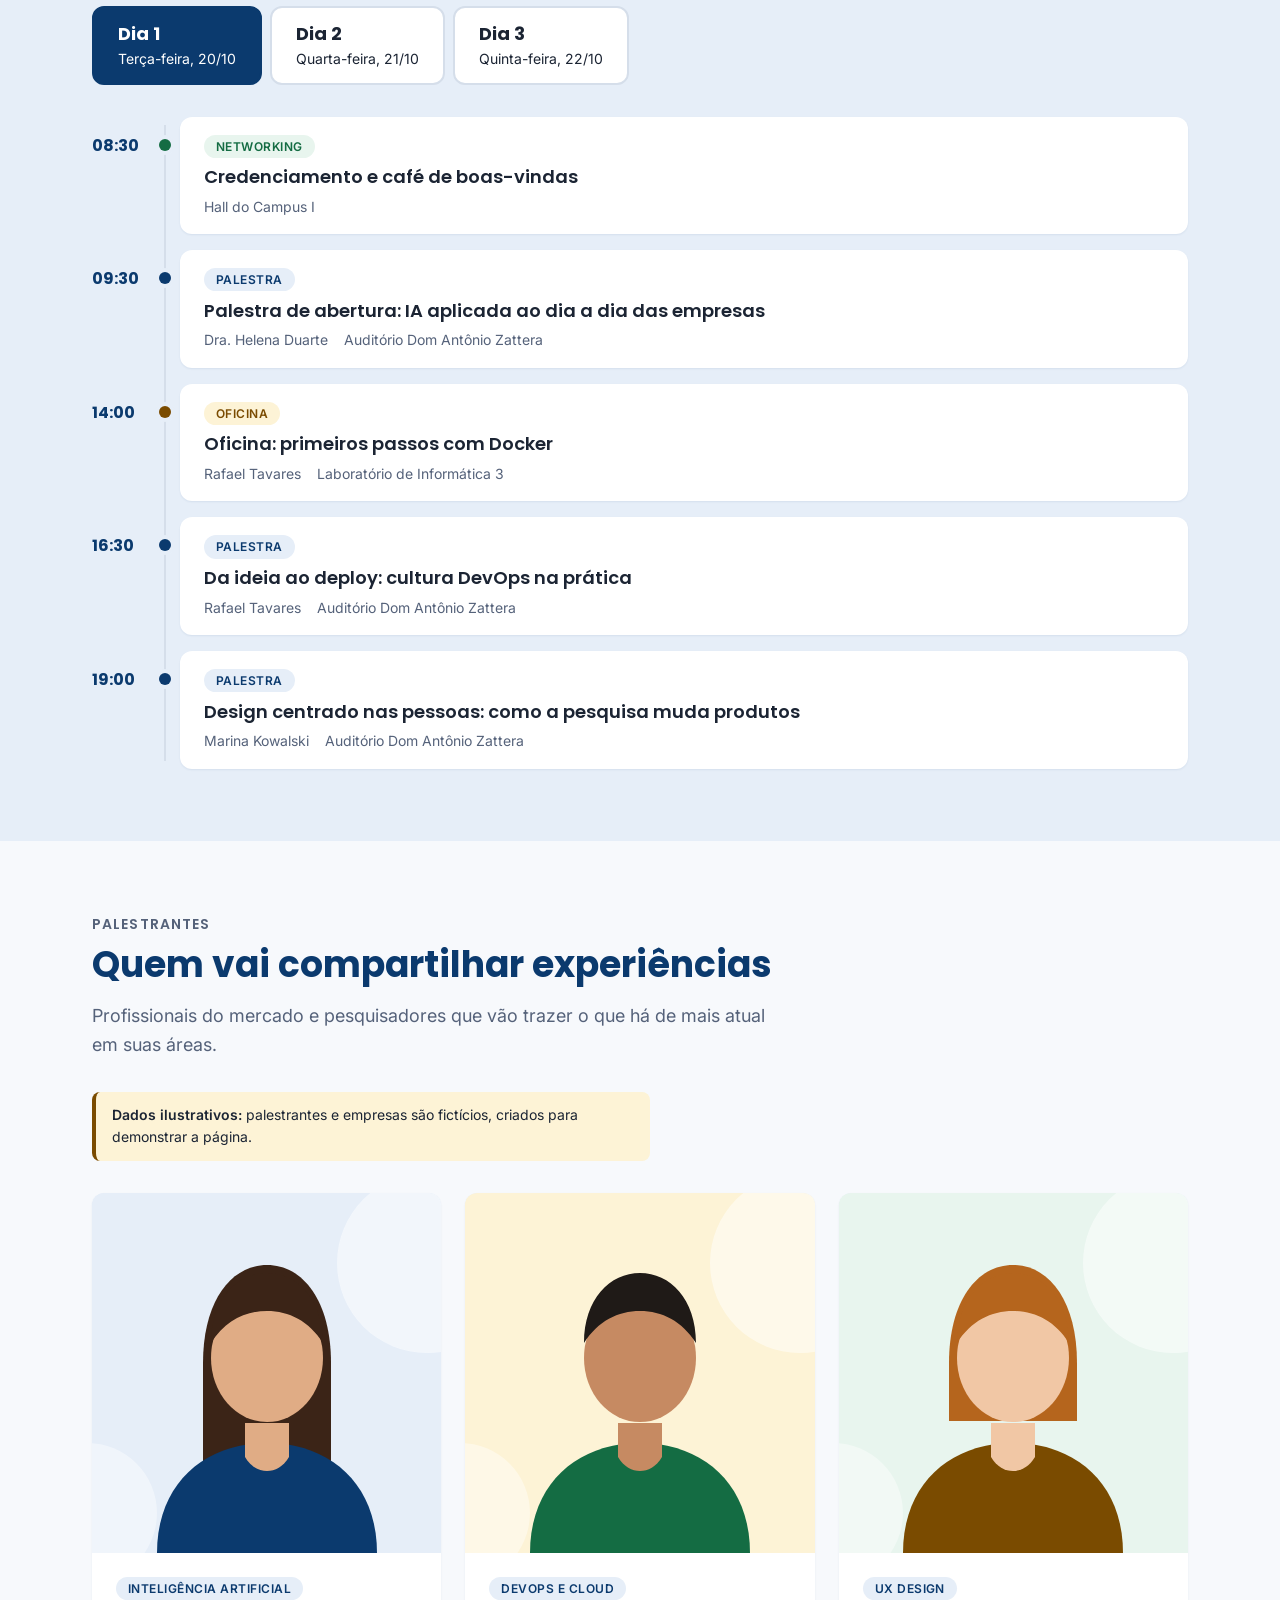
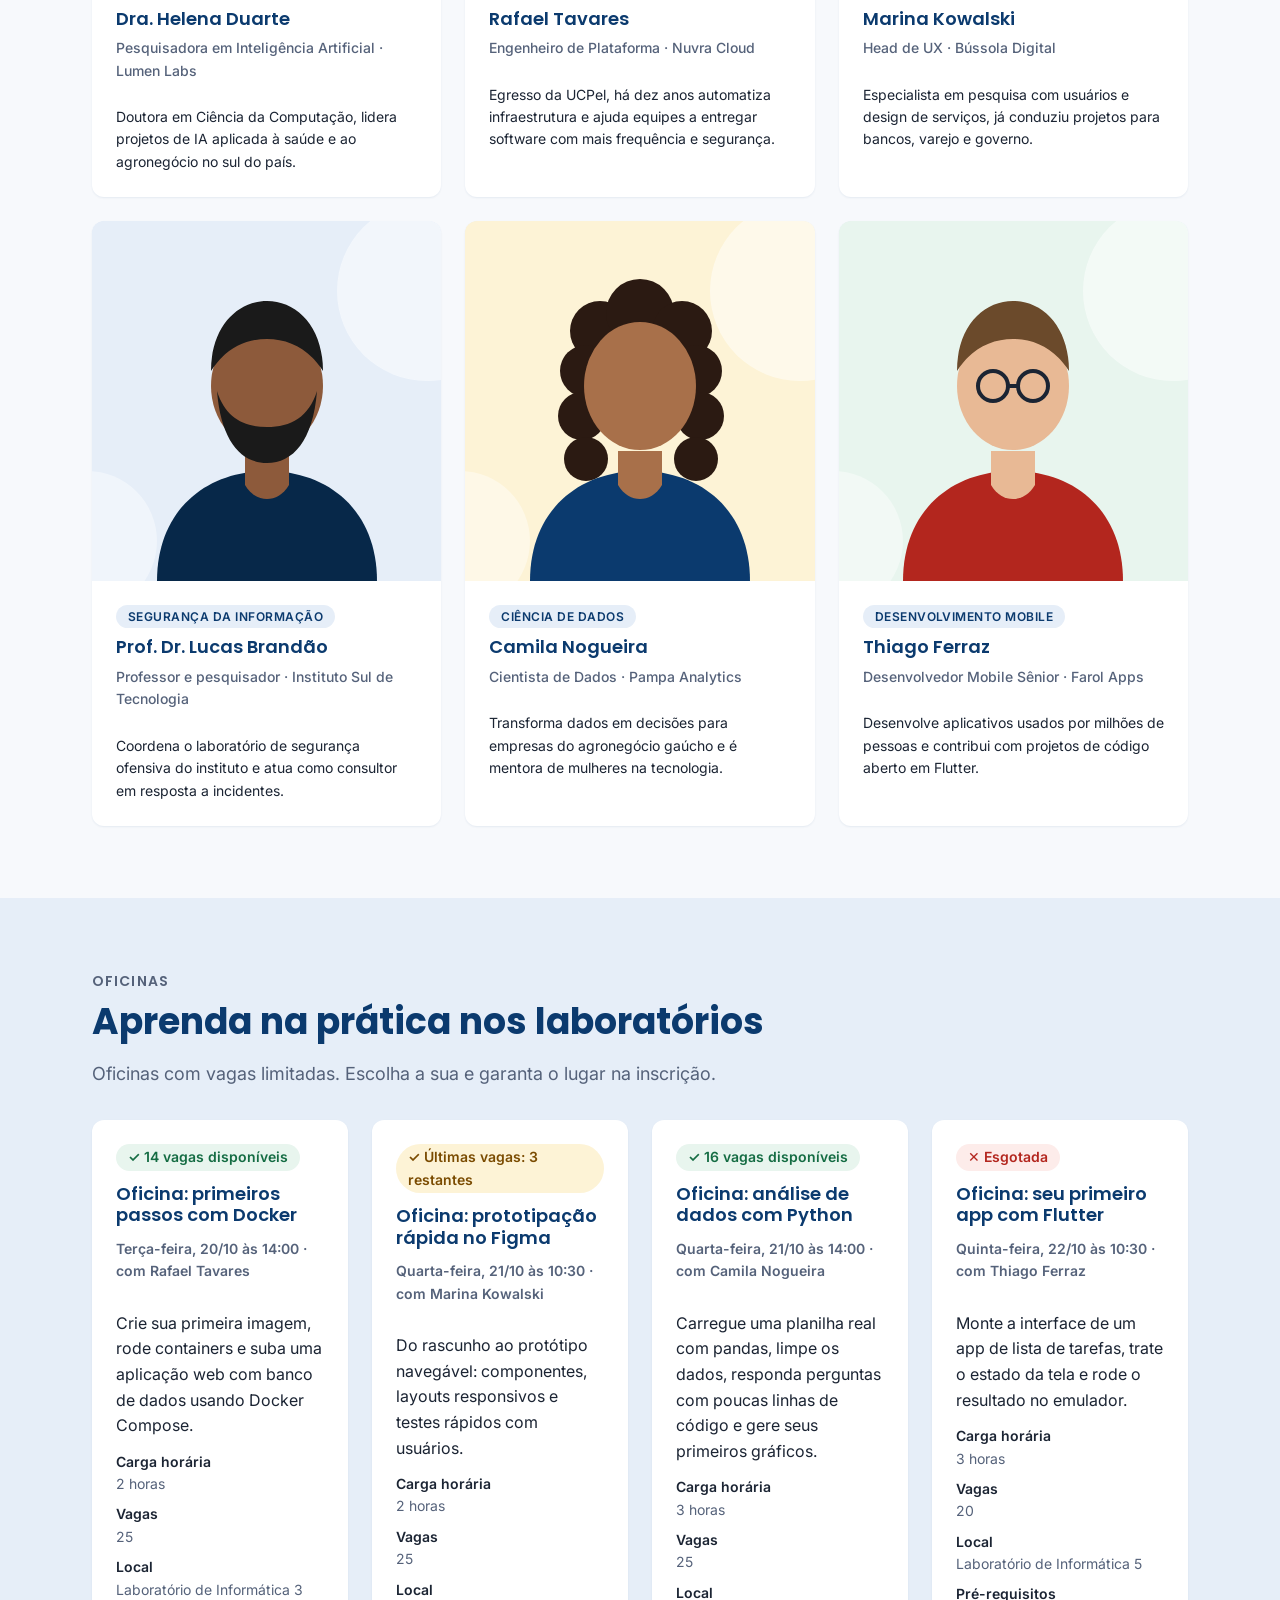
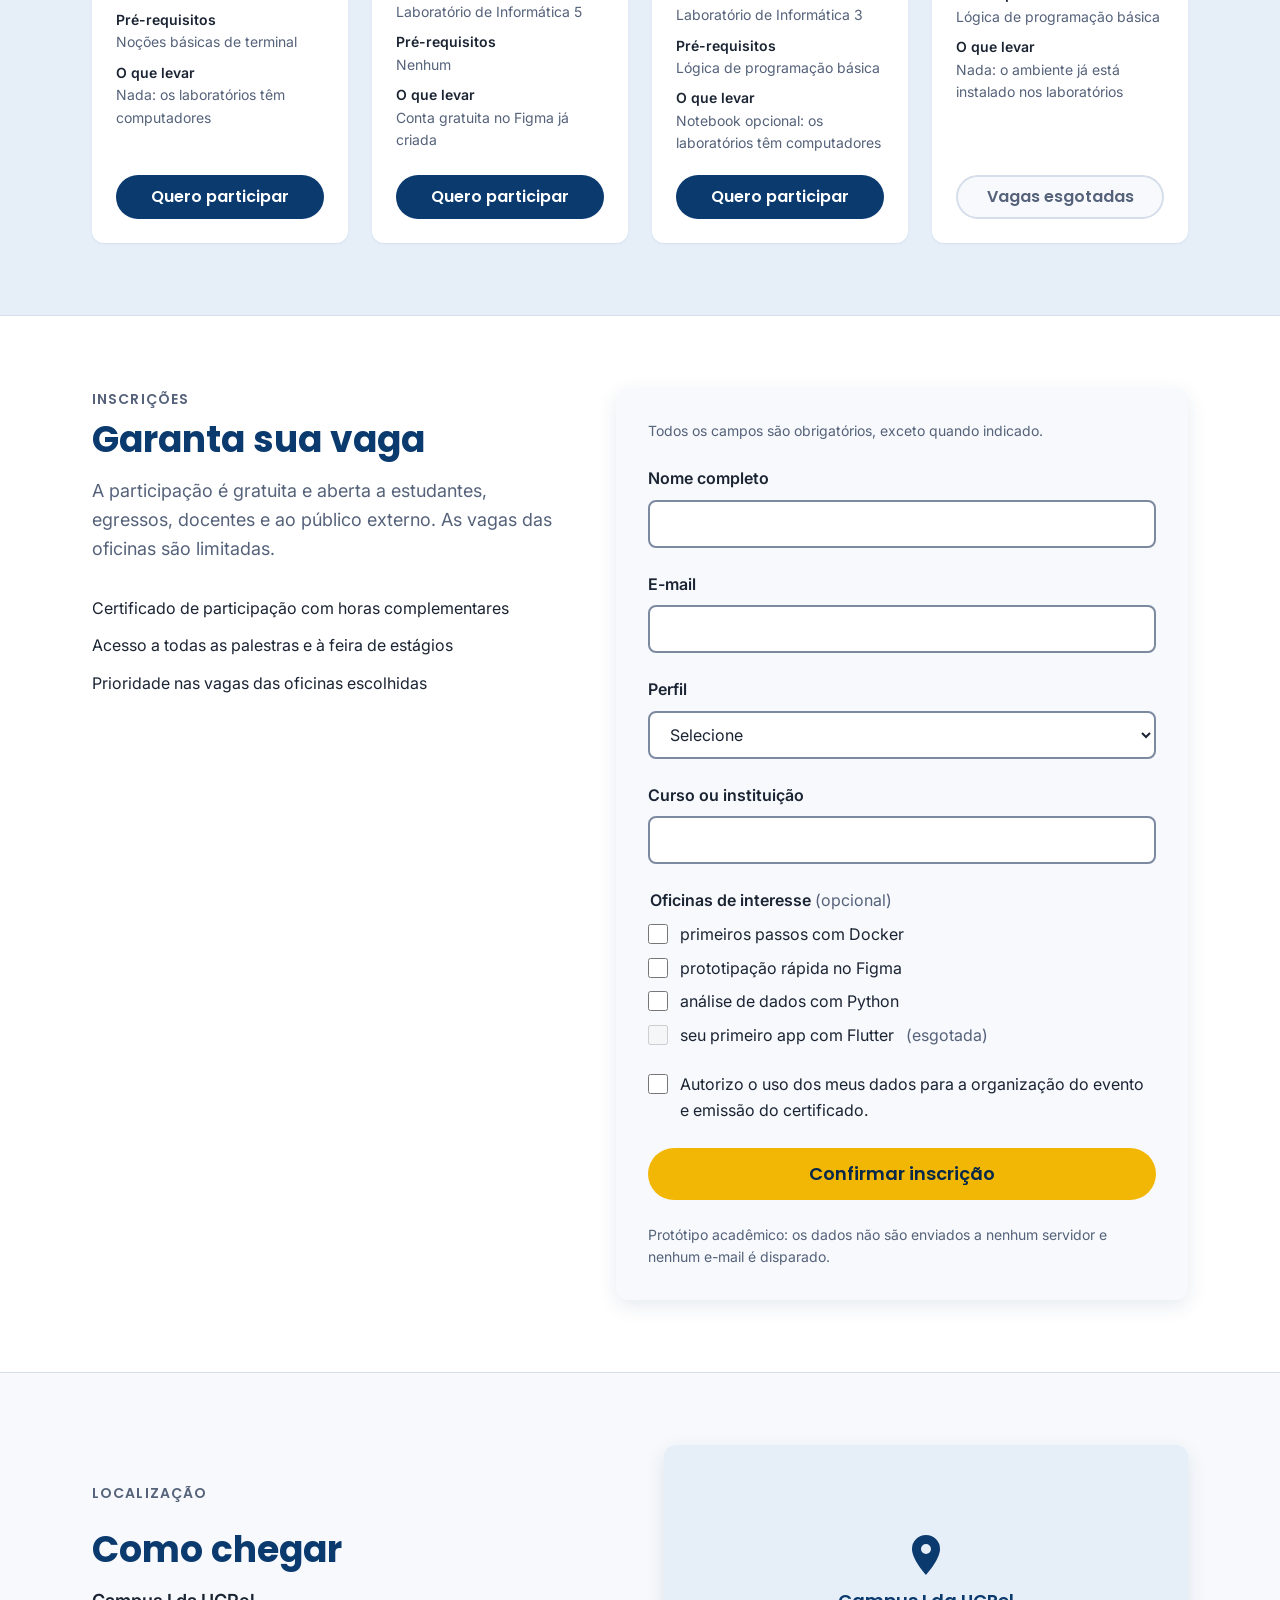
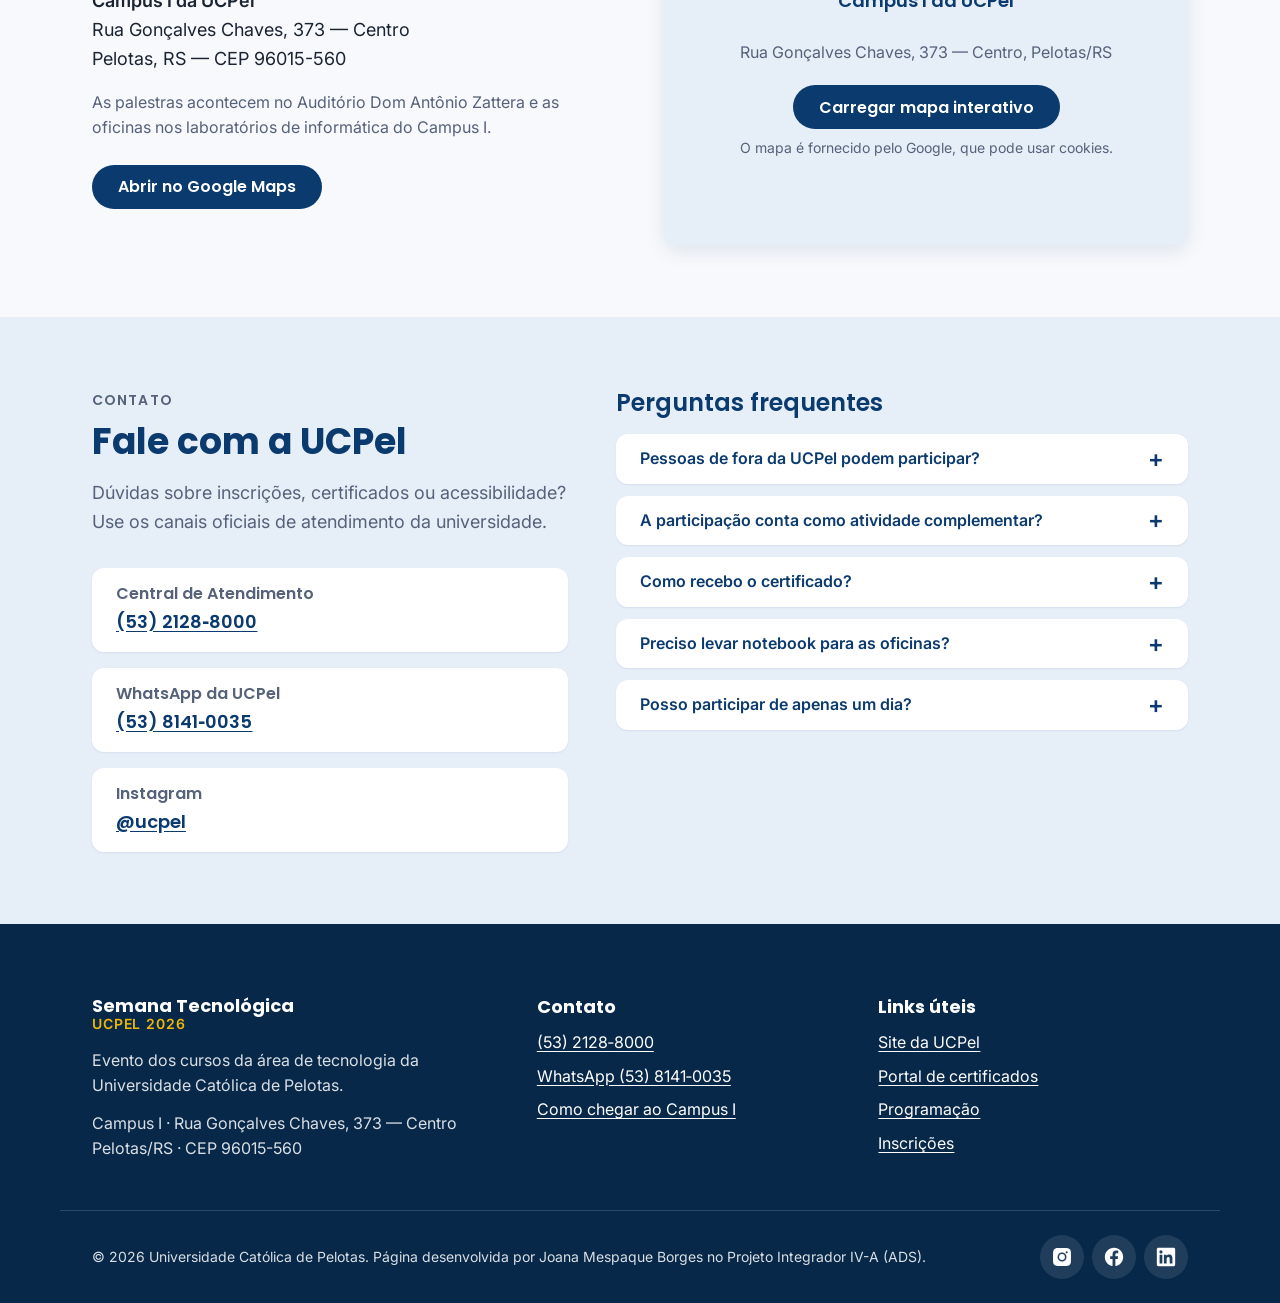
==== commit 787de45b: "perf(map): load Google Maps only on demand Lighthouse flagged 24 third-party cookies (Best Practices" ====
--- a/index.html
+++ b/index.html
@@ -247,13 +247,26 @@
           <p>As palestras acontecem no Auditório Dom Antônio Zattera e as oficinas nos laboratórios de informática do Campus I.</p>
           <a class="btn btn--primary" href="https://www.google.com/maps/search/?api=1&amp;query=Universidade+Cat%C3%B3lica+de+Pelotas+Rua+Gon%C3%A7alves+Chaves+373" target="_blank" rel="noopener">Abrir no Google Maps</a>
         </div>
-        <div class="location__map">
-          <iframe
-            src="https://www.google.com/maps?q=Universidade+Cat%C3%B3lica+de+Pelotas,+Rua+Gon%C3%A7alves+Chaves,+373,+Pelotas&amp;output=embed"
-            title="Mapa com a localização do Campus I da UCPel"
-            width="600" height="400" loading="lazy"
-            referrerpolicy="no-referrer-when-downgrade"
-            allowfullscreen></iframe>
+        <!-- The Google Maps iframe is only loaded on request: it brings third-party
+             cookies and ~100 KB of scripts that would slow down the first visit. -->
+        <div class="location__map" data-map
+          data-map-src="https://www.google.com/maps?q=Universidade+Cat%C3%B3lica+de+Pelotas,+Rua+Gon%C3%A7alves+Chaves,+373,+Pelotas&amp;output=embed"
+          data-map-title="Mapa com a localização do Campus I da UCPel">
+          <div class="map-placeholder">
+            <svg class="map-placeholder__pin" viewBox="0 0 24 24" aria-hidden="true" focusable="false"><path d="M12 2a7 7 0 0 0-7 7c0 5.2 7 13 7 13s7-7.8 7-13a7 7 0 0 0-7-7Zm0 9.5A2.5 2.5 0 1 1 12 6.5a2.5 2.5 0 0 1 0 5Z"/></svg>
+            <p class="map-placeholder__title">Campus I da UCPel</p>
+            <p>Rua Gonçalves Chaves, 373 — Centro, Pelotas/RS</p>
+            <button class="btn btn--primary map-placeholder__button" type="button" data-map-load>Carregar mapa interativo</button>
+            <p class="map-placeholder__note">O mapa é fornecido pelo Google, que pode usar cookies.</p>
+          </div>
+          <noscript>
+            <iframe
+              src="https://www.google.com/maps?q=Universidade+Cat%C3%B3lica+de+Pelotas,+Rua+Gon%C3%A7alves+Chaves,+373,+Pelotas&amp;output=embed"
+              title="Mapa com a localização do Campus I da UCPel"
+              width="600" height="400" loading="lazy"
+              referrerpolicy="no-referrer-when-downgrade"
+              allowfullscreen></iframe>
+          </noscript>
         </div>
       </div>
     </section>
--- a/assets/css/layout.css
+++ b/assets/css/layout.css
@@ -168,6 +168,10 @@
   box-shadow: var(--shadow);
 }
 
+.location__map {
+  display: grid;
+}
+
 .location__map iframe {
   width: 100%;
   height: 100%;
@@ -175,6 +179,42 @@
   border: 0;
 }
 
+.map-placeholder {
+  display: grid;
+  place-content: center;
+  justify-items: center;
+  gap: var(--space-2);
+  padding: var(--space-6);
+  text-align: center;
+  color: var(--color-muted);
+}
+
+.map-placeholder__pin {
+  width: 48px;
+  height: 48px;
+  fill: var(--color-primary);
+}
+
+.map-placeholder__title {
+  font-family: var(--font-heading);
+  font-size: var(--text-lg);
+  font-weight: 600;
+  color: var(--color-primary);
+}
+
+.map-placeholder__button {
+  margin-top: var(--space-3);
+}
+
+.map-placeholder__note {
+  font-size: var(--text-sm);
+}
+
+/* Without JavaScript the <noscript> iframe is shown instead */
+html:not(.js) .map-placeholder {
+  display: none;
+}
+
 /* Contact ----------------------------------------------------------------- */
 .contact__grid {
   display: grid;
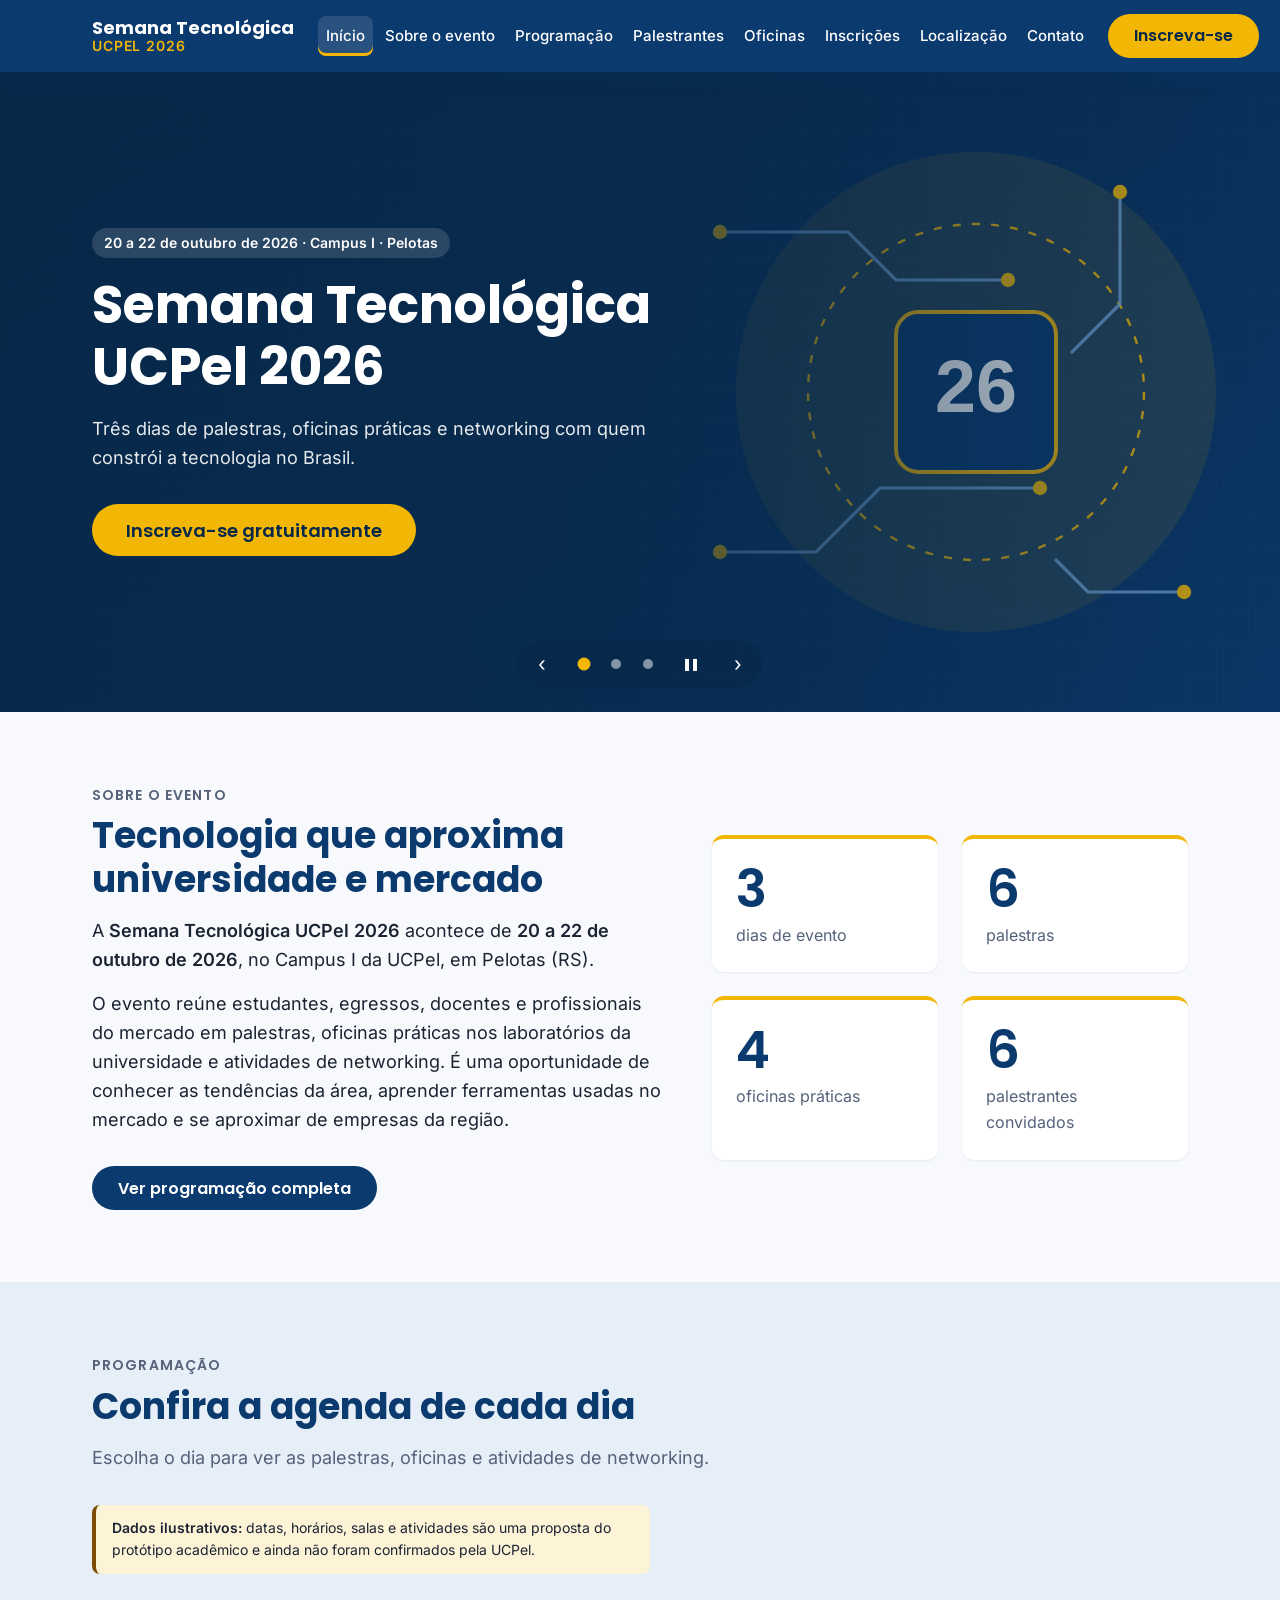
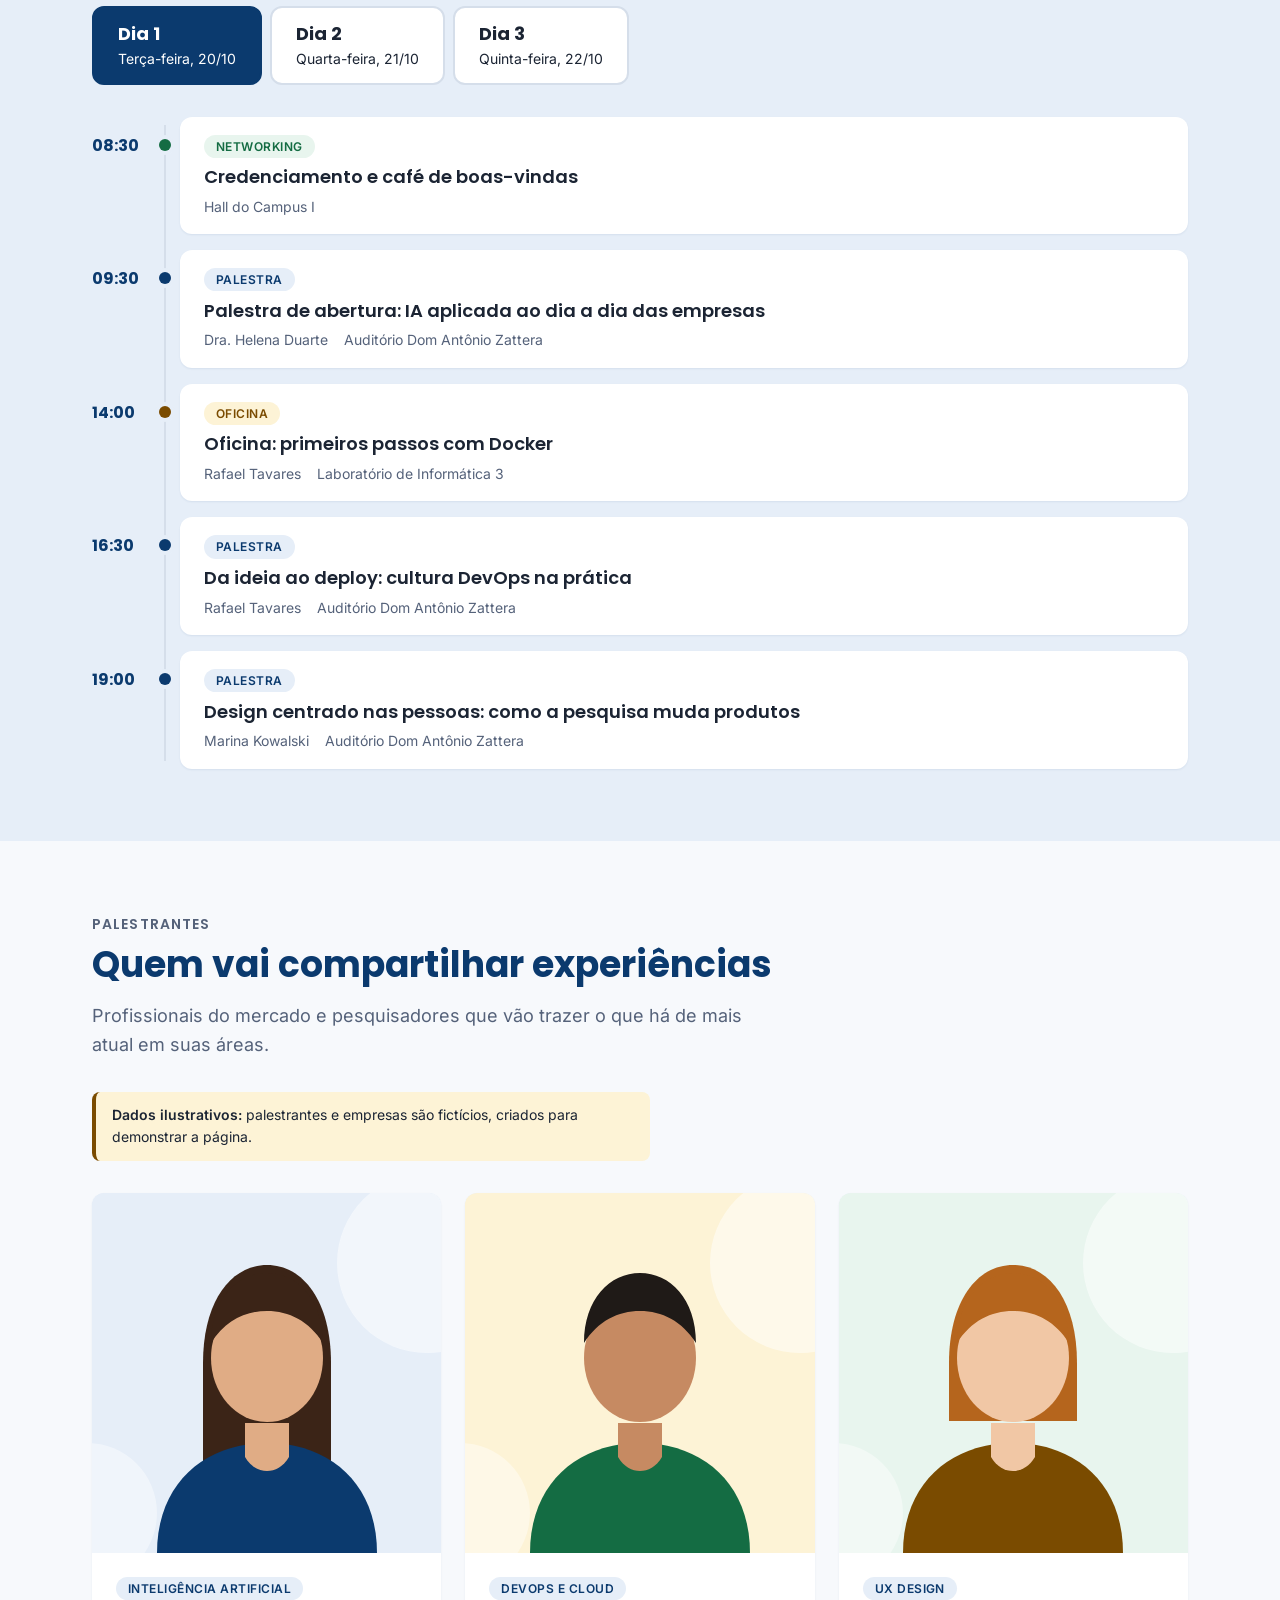
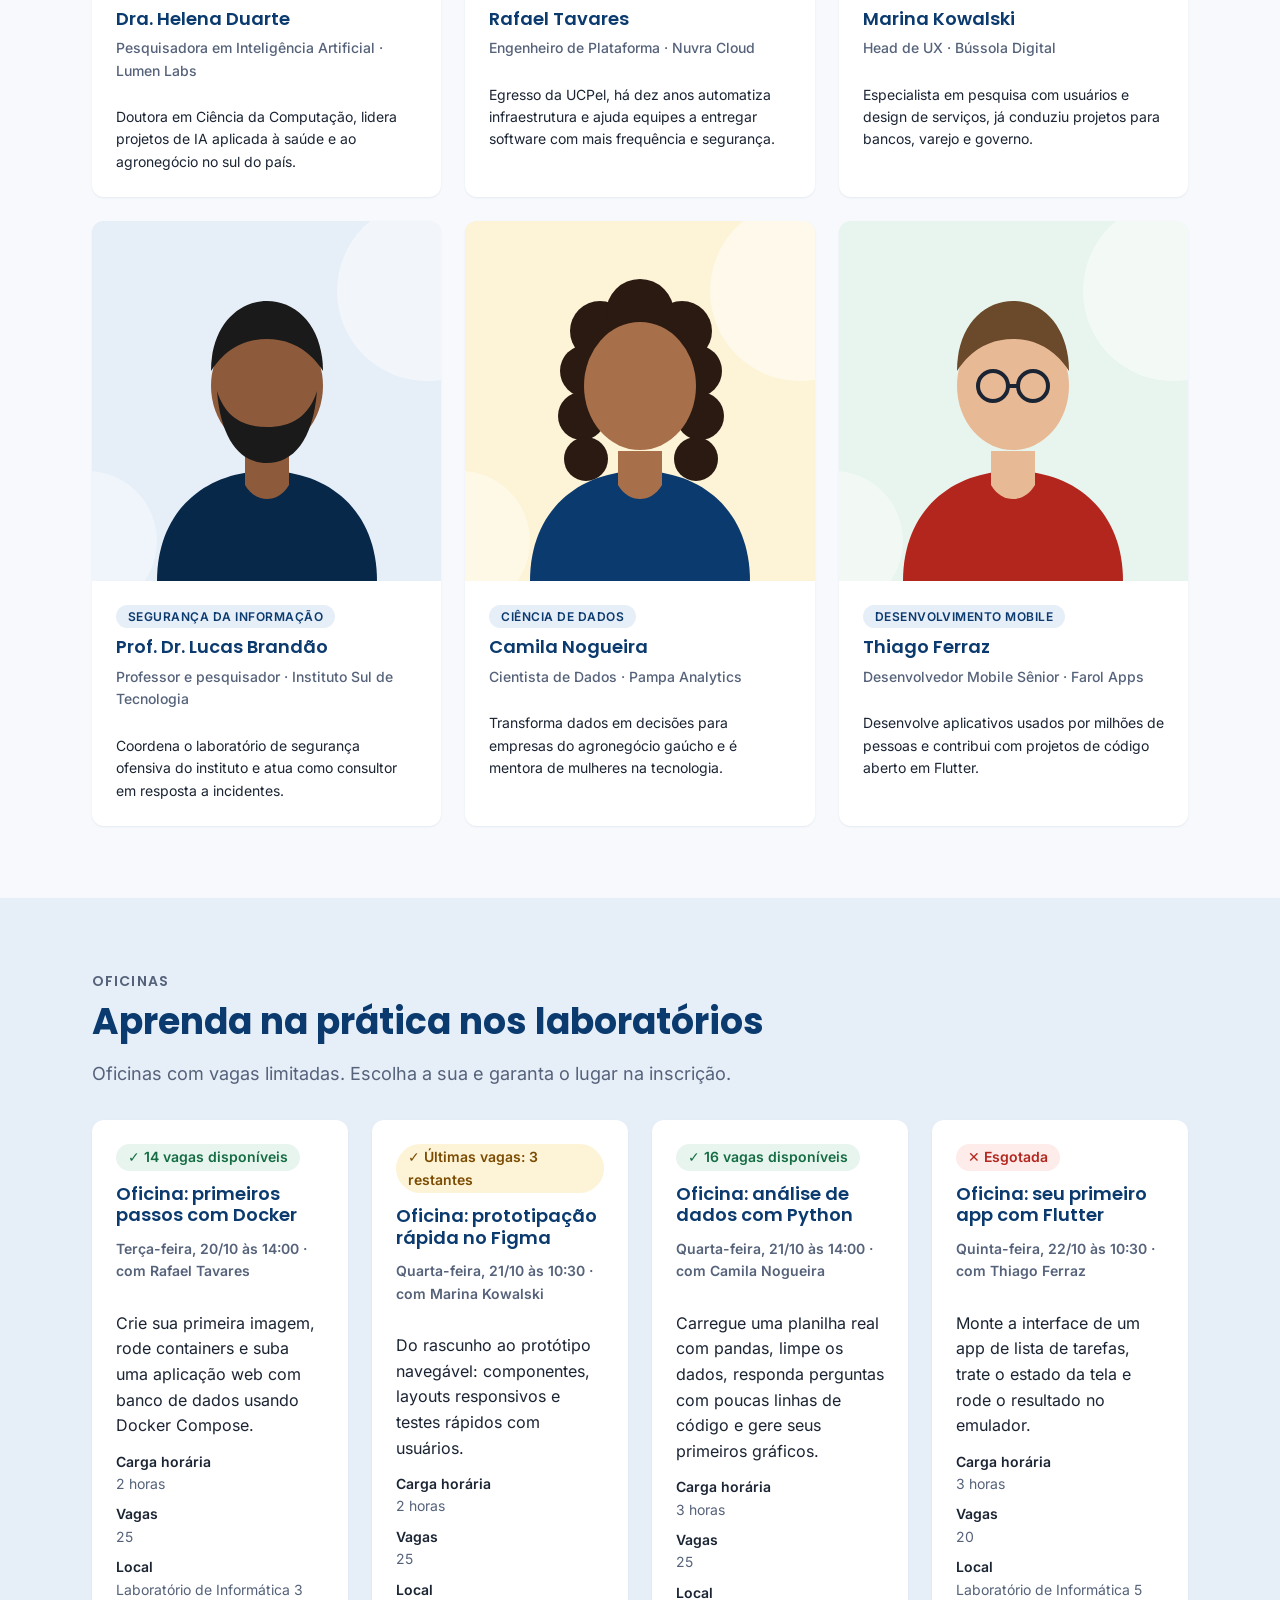
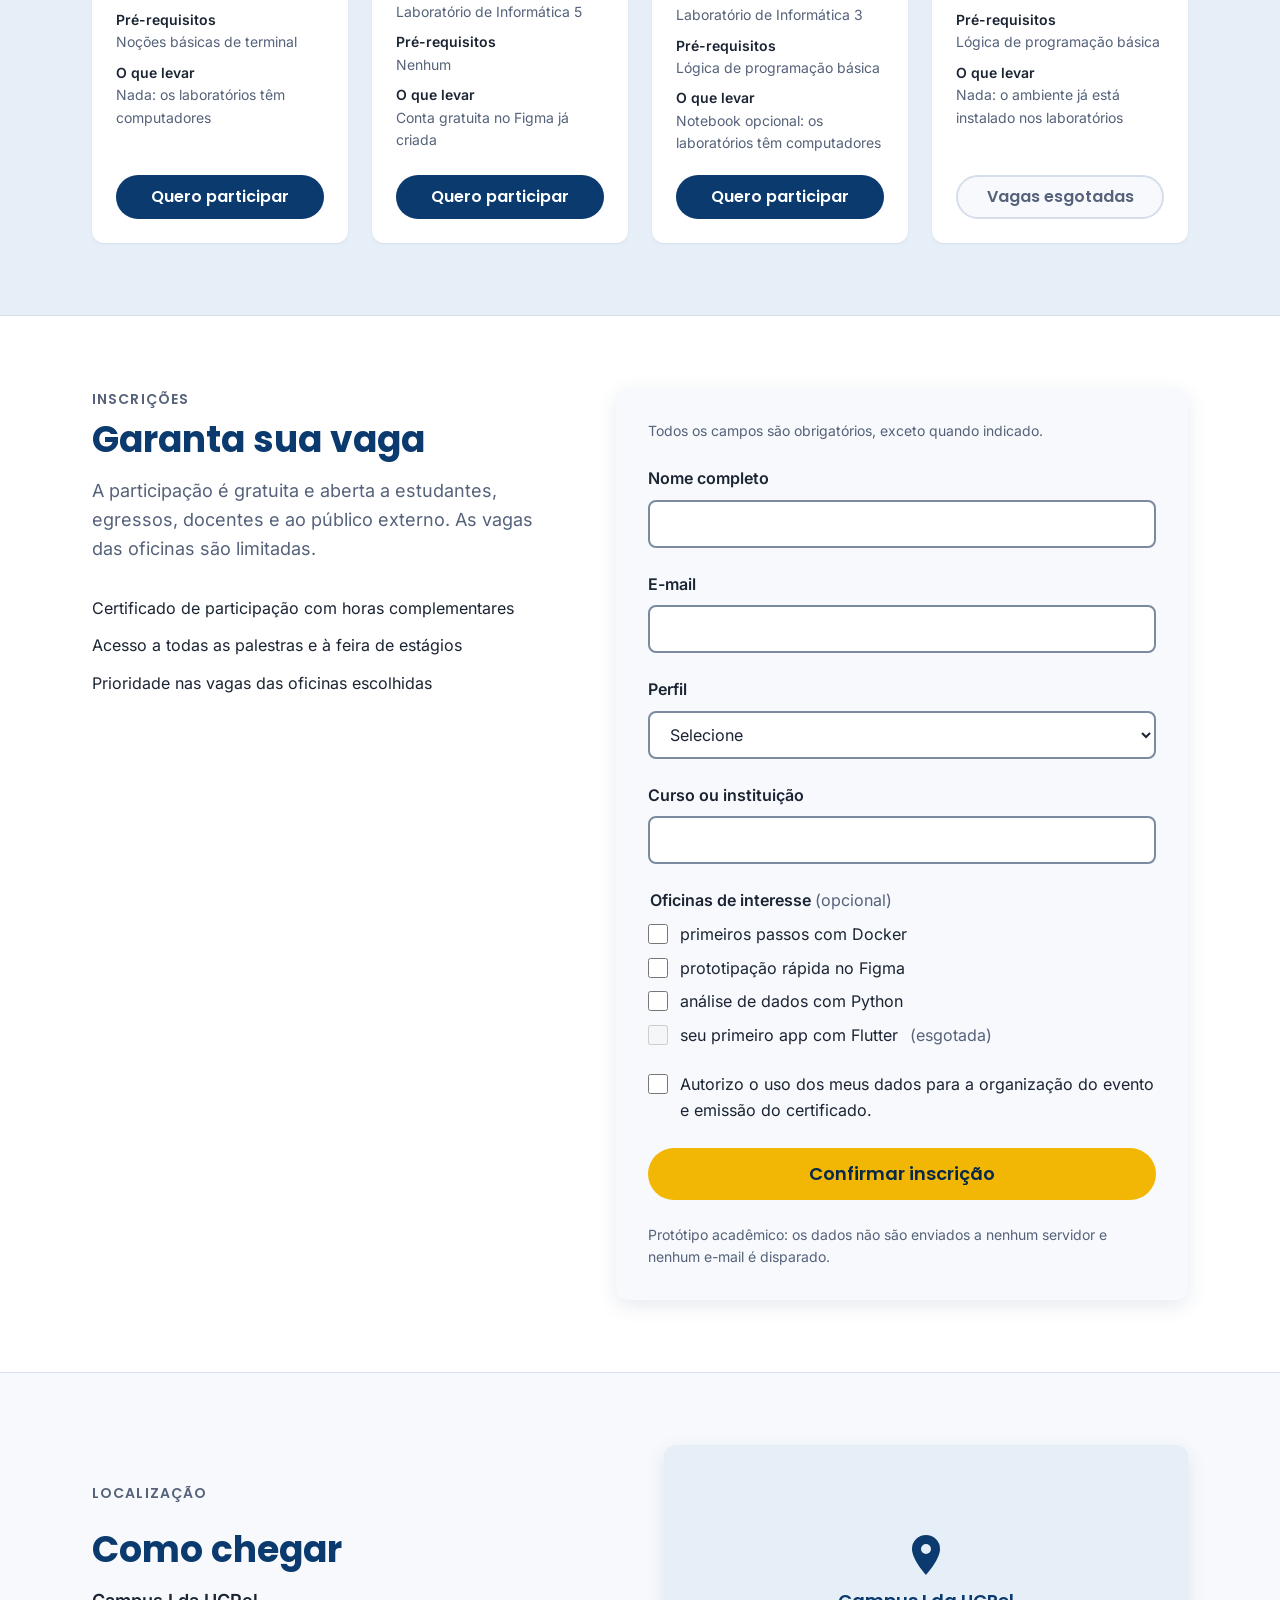
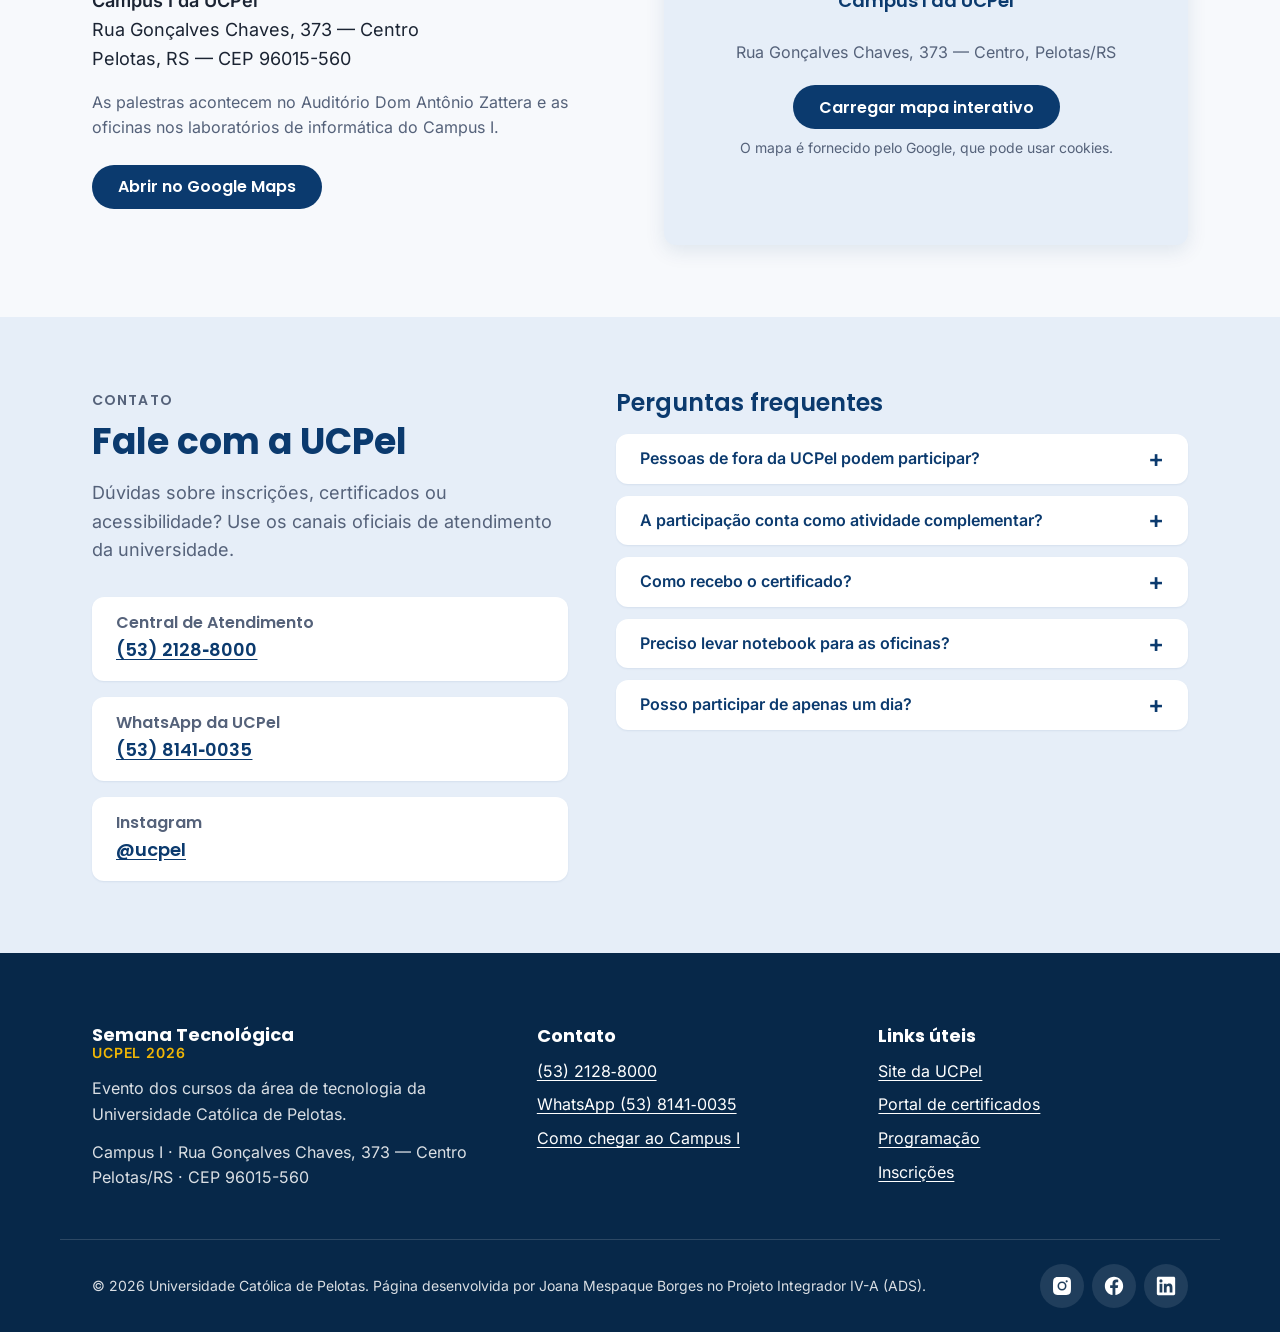
==== commit b8d2e483: "perf(fonts): self-host Inter and Poppins The Google Fonts stylesheet and its second hop to fonts.gst" ====
--- a/index.html
+++ b/index.html
@@ -17,10 +17,11 @@
 
   <link rel="icon" href="assets/img/favicon.svg" type="image/svg+xml">
 
-  <link rel="preconnect" href="https://fonts.googleapis.com">
-  <link rel="preconnect" href="https://fonts.gstatic.com" crossorigin>
-  <link rel="stylesheet" href="https://fonts.googleapis.com/css2?family=Inter:wght@400;500;600&amp;family=Poppins:wght@600;700&amp;display=swap">
-
+  <!-- Fonts used above the fold: fetched in parallel with the CSS -->
+  <link rel="preload" href="assets/fonts/poppins-latin-700-normal.woff2" as="font" type="font/woff2" crossorigin>
+  <link rel="preload" href="assets/fonts/inter-latin-400-normal.woff2" as="font" type="font/woff2" crossorigin>
+
+  <link rel="stylesheet" href="assets/css/fonts.css">
   <link rel="stylesheet" href="assets/css/reset.css">
   <link rel="stylesheet" href="assets/css/variables.css">
   <link rel="stylesheet" href="assets/css/base.css">
--- a/assets/css/fonts.css
+++ b/assets/css/fonts.css
@@ -0,0 +1,50 @@
+/* ==========================================================================
+   Fonts — self-hosted Inter and Poppins (latin subset, SIL Open Font License)
+   Serving them from the same origin removes the fonts.googleapis.com ->
+   fonts.gstatic.com request chain that blocked the first render.
+   ========================================================================== */
+
+@font-face {
+  font-family: "Inter";
+  font-style: normal;
+  font-weight: 400;
+  font-display: swap;
+  src: url("../fonts/inter-latin-400-normal.woff2") format("woff2");
+  unicode-range: U+0000-00FF,U+0131,U+0152-0153,U+02BB-02BC,U+02C6,U+02DA,U+02DC,U+0304,U+0308,U+0329,U+2000-206F,U+20AC,U+2122,U+2191,U+2193,U+2212,U+2215,U+FEFF,U+FFFD;
+}
+
+@font-face {
+  font-family: "Inter";
+  font-style: normal;
+  font-weight: 500;
+  font-display: swap;
+  src: url("../fonts/inter-latin-500-normal.woff2") format("woff2");
+  unicode-range: U+0000-00FF,U+0131,U+0152-0153,U+02BB-02BC,U+02C6,U+02DA,U+02DC,U+0304,U+0308,U+0329,U+2000-206F,U+20AC,U+2122,U+2191,U+2193,U+2212,U+2215,U+FEFF,U+FFFD;
+}
+
+@font-face {
+  font-family: "Inter";
+  font-style: normal;
+  font-weight: 600;
+  font-display: swap;
+  src: url("../fonts/inter-latin-600-normal.woff2") format("woff2");
+  unicode-range: U+0000-00FF,U+0131,U+0152-0153,U+02BB-02BC,U+02C6,U+02DA,U+02DC,U+0304,U+0308,U+0329,U+2000-206F,U+20AC,U+2122,U+2191,U+2193,U+2212,U+2215,U+FEFF,U+FFFD;
+}
+
+@font-face {
+  font-family: "Poppins";
+  font-style: normal;
+  font-weight: 600;
+  font-display: swap;
+  src: url("../fonts/poppins-latin-600-normal.woff2") format("woff2");
+  unicode-range: U+0000-00FF,U+0131,U+0152-0153,U+02BB-02BC,U+02C6,U+02DA,U+02DC,U+0304,U+0308,U+0329,U+2000-206F,U+20AC,U+2122,U+2191,U+2193,U+2212,U+2215,U+FEFF,U+FFFD;
+}
+
+@font-face {
+  font-family: "Poppins";
+  font-style: normal;
+  font-weight: 700;
+  font-display: swap;
+  src: url("../fonts/poppins-latin-700-normal.woff2") format("woff2");
+  unicode-range: U+0000-00FF,U+0131,U+0152-0153,U+02BB-02BC,U+02C6,U+02DA,U+02DC,U+0304,U+0308,U+0329,U+2000-206F,U+20AC,U+2122,U+2191,U+2193,U+2212,U+2215,U+FEFF,U+FFFD;
+}
